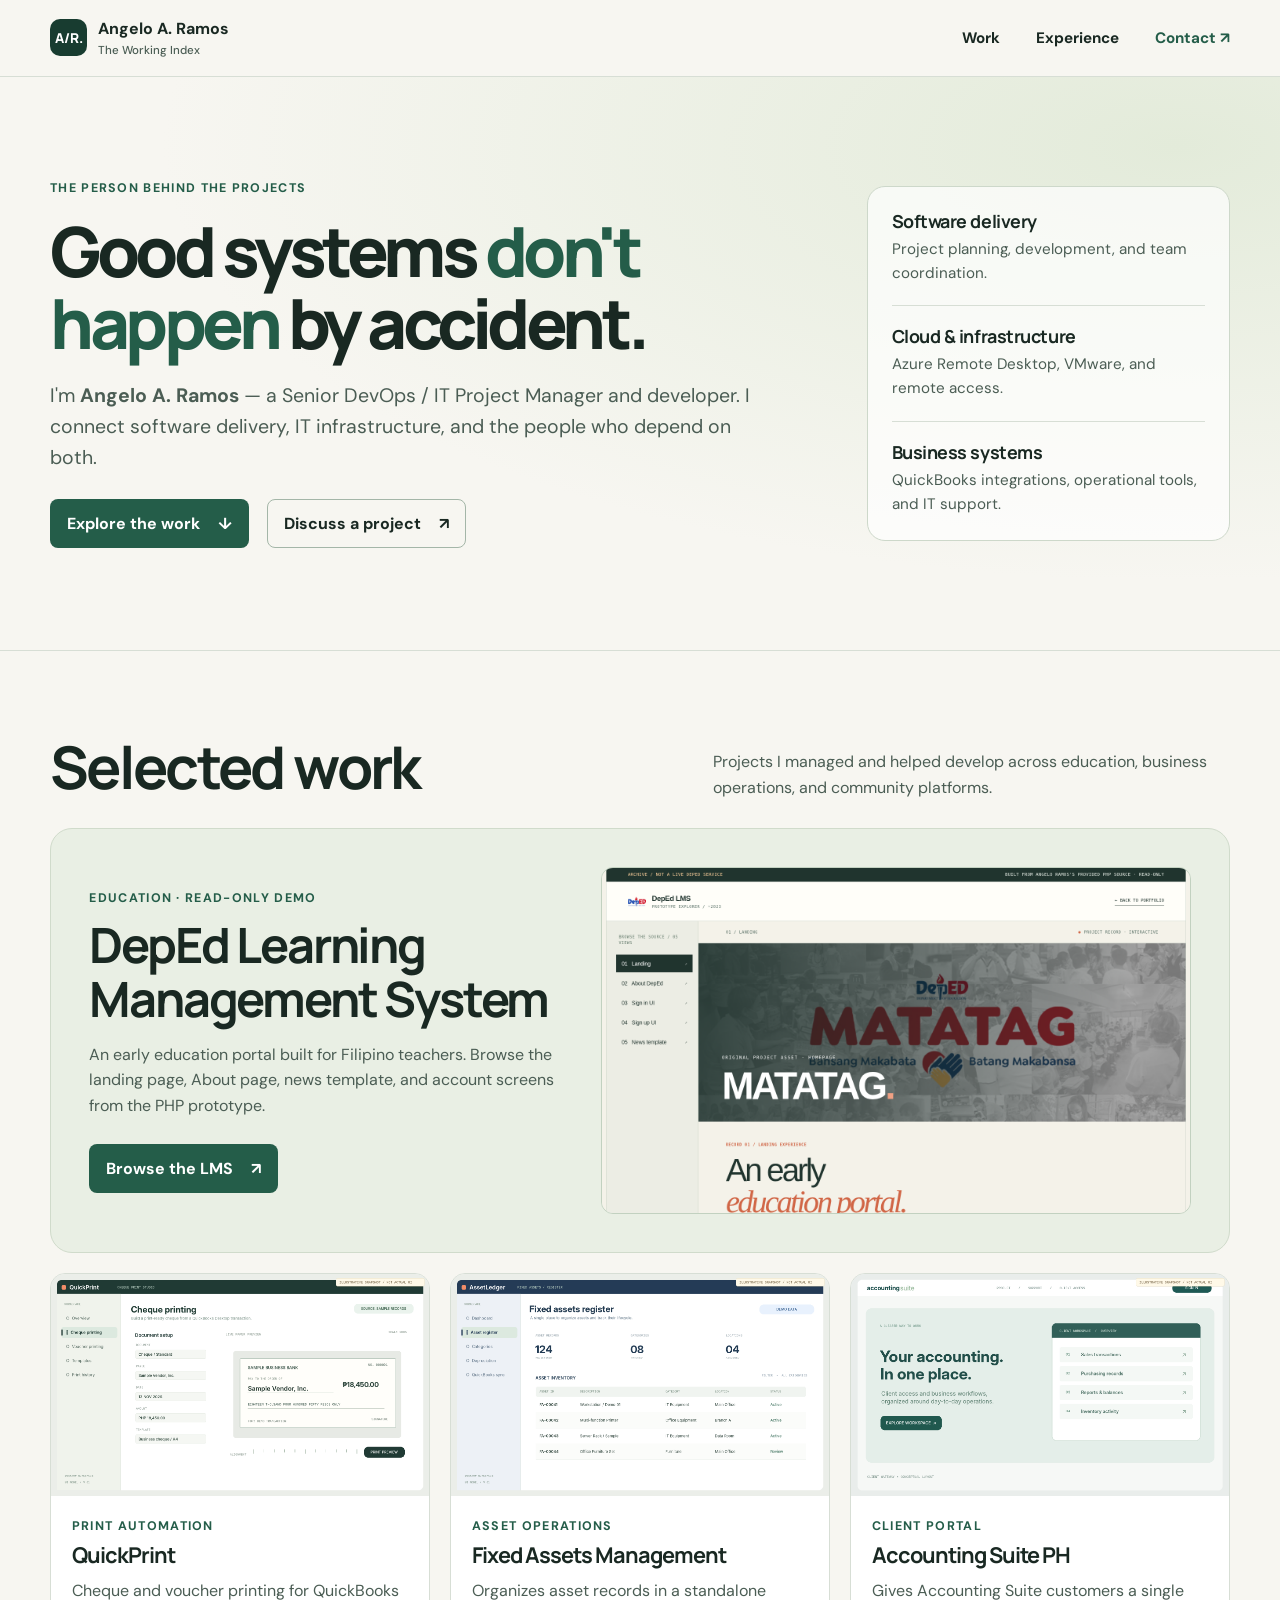
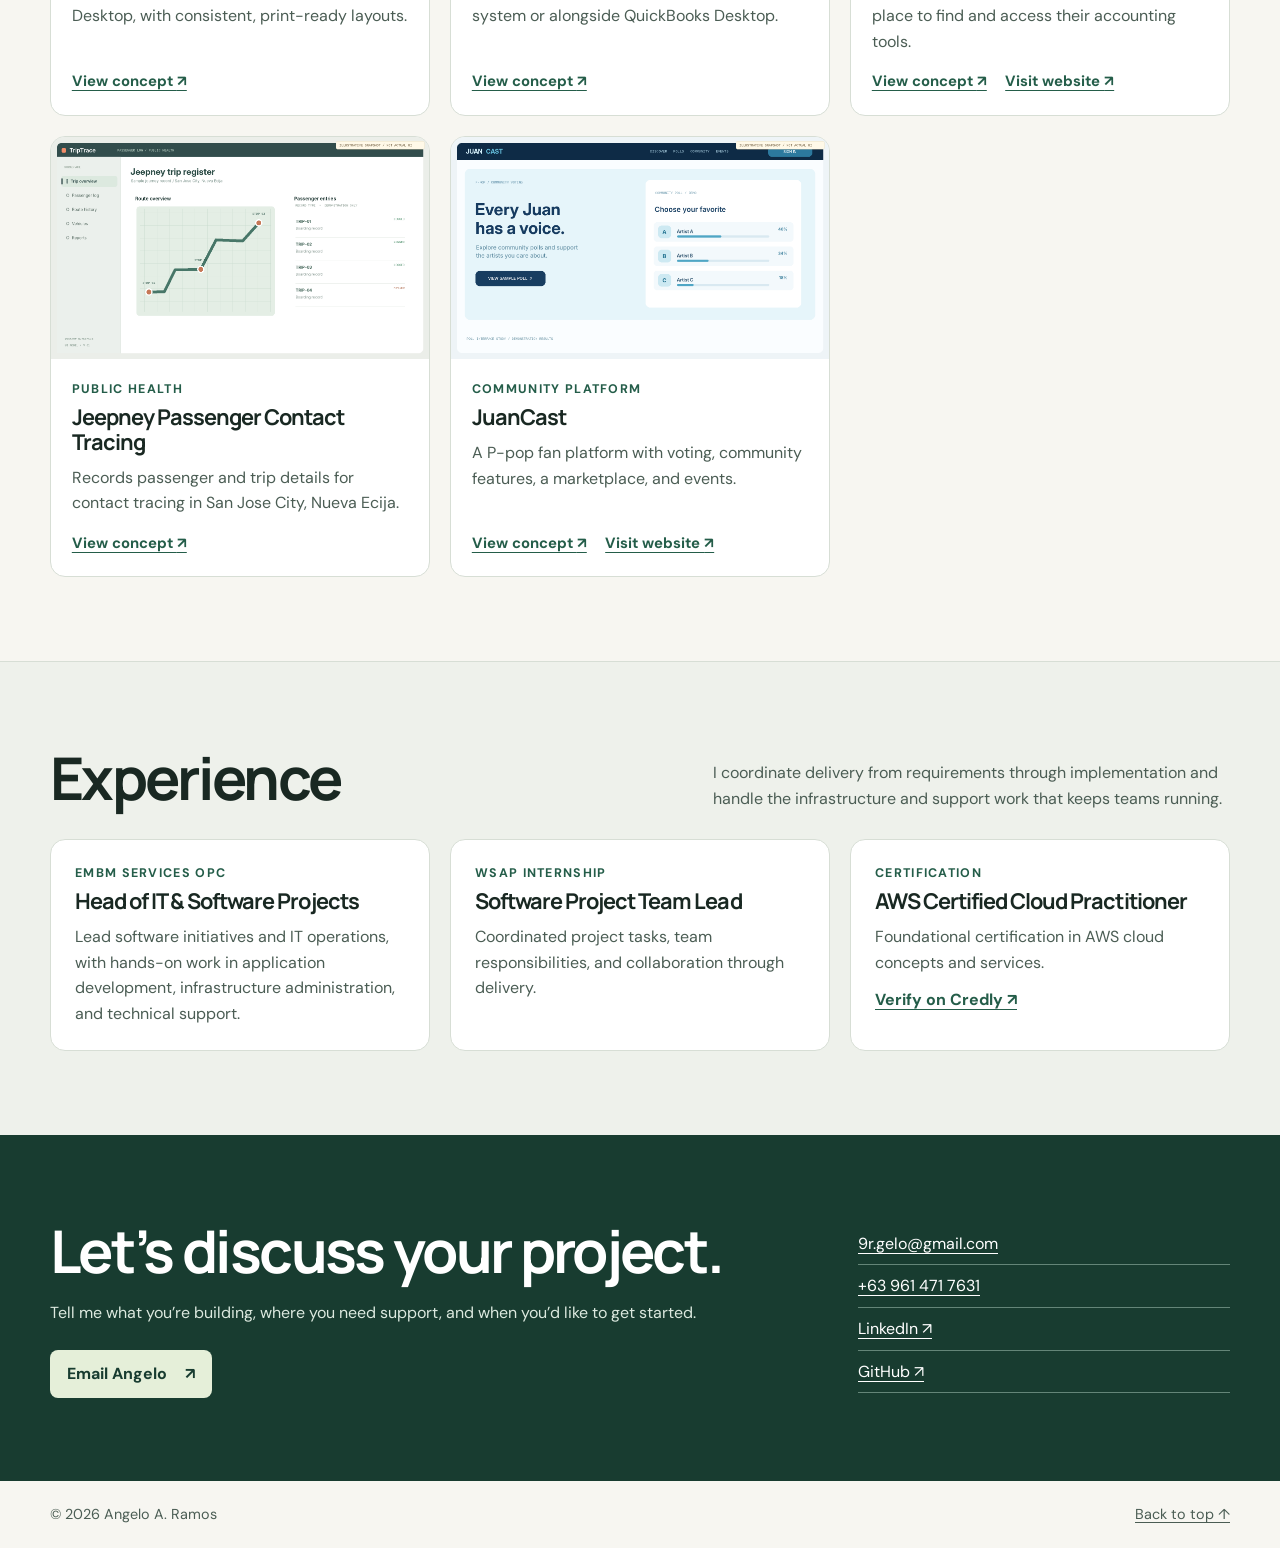
==== index.html @ cd471fed "Restore original Working Index hero copy" ====
<!doctype html>
<html lang="en">
<head>
  <meta charset="utf-8">
  <meta name="viewport" content="width=device-width, initial-scale=1">
  <meta name="theme-color" content="#f7f6f1">
  <meta name="description" content="Angelo A. Ramos leads software projects and manages IT infrastructure in Metro Manila. Browse selected work and the DepEd LMS prototype.">
  <meta property="og:type" content="website">
  <meta property="og:title" content="Angelo A. Ramos | The Working Index">
  <meta property="og:description" content="Selected software projects, IT leadership experience, and a browseable education platform prototype.">
  <title>Angelo A. Ramos | The Working Index</title>
  <link rel="icon" href="favicon.svg" type="image/svg+xml">
  <link rel="preconnect" href="https://fonts.googleapis.com">
  <link rel="preconnect" href="https://fonts.gstatic.com" crossorigin>
  <link href="https://fonts.googleapis.com/css2?family=DM+Sans:wght@400;500;600;700&family=Manrope:wght@400;500;600;700;800&display=swap" rel="stylesheet">
  <link rel="stylesheet" href="styles.css">
  <script defer src="script.js"></script>
  <script type="application/ld+json">{"@context":"https://schema.org","@type":"Person","name":"Angelo A. Ramos","jobTitle":"Senior DevOps / IT Project Manager","address":{"@type":"PostalAddress","addressLocality":"Metro Manila","addressCountry":"PH"},"email":"mailto:9r.gelo@gmail.com","telephone":"+639614717631","sameAs":["https://github.com/gegegelo","https://www.linkedin.com/in/angelo-ramos-4a2209134/"]}</script>
</head>
<body>
  <a class="skip-link" href="#content">Skip to content</a>
  <header class="site-header" id="top">
    <div class="wrap header-inner">
      <a class="brand" href="#top"><span class="brand-mark" aria-hidden="true">A/R.</span><span>Angelo A. Ramos<small class="brand-subtitle">The Working Index</small></span></a>
      <nav class="site-nav" aria-label="Main navigation">
        <a href="#projects">Work</a>
        <a href="#background">Experience</a>
        <a class="header-contact" href="#contact">Contact <span aria-hidden="true">↗</span></a>
      </nav>
    </div>
  </header>

  <main id="content">
    <section class="hero">
      <div class="wrap hero-inner">
        <div class="hero-copy">
          <p class="eyebrow">The person behind the projects</p>
          <h1>Good systems <em>don't happen</em> by accident.</h1>
          <p class="lede">I'm <strong>Angelo A. Ramos</strong> — a Senior DevOps / IT Project Manager and developer. I connect software delivery, IT infrastructure, and the people who depend on both.</p>
          <div class="actions">
            <a class="button button-primary" href="#projects">Explore the work <span aria-hidden="true">↓</span></a>
            <a class="button button-outline" href="#contact">Discuss a project <span aria-hidden="true">↗</span></a>
          </div>
        </div>
        <aside class="hero-note" aria-label="Areas of expertise">
          <div><h2>Software delivery</h2><p>Project planning, development, and team coordination.</p></div>
          <div><h2>Cloud &amp; infrastructure</h2><p>Azure Remote Desktop, VMware, and remote access.</p></div>
          <div><h2>Business systems</h2><p>QuickBooks integrations, operational tools, and IT support.</p></div>
        </aside>
      </div>
    </section>

    <section class="wrap section" id="projects" aria-labelledby="projects-heading">
      <div class="section-heading">
        <h2 id="projects-heading">Selected work</h2>
        <p>Projects I managed and helped develop across education, business operations, and community platforms.</p>
      </div>
      <article class="featured" id="deped-lms">
        <div class="featured-copy">
          <p class="eyebrow">Education · Read-only demo</p>
          <h3>DepEd Learning Management System</h3>
          <p>An early education portal built for Filipino teachers. Browse the landing page, About page, news template, and account screens from the PHP prototype.</p>
          <div class="actions">
            <a class="button button-primary" href="lms-explorer/index.html">Browse the LMS <span aria-hidden="true">↗</span></a>
          </div>
        </div>
        <a class="featured-image" href="lms-explorer/index.html" aria-label="Open the DepEd LMS demo">
          <img src="assets/previews/deped-lms-source.png" alt="DepEd LMS demo landing page and navigation" width="1500" height="880">
        </a>
      </article>
      <div class="project-grid">
          <article class="project-card">
            <div class="project-image">
              <img src="assets/previews/quickprint-cheque.png" alt="" width="1500" height="880" loading="lazy">
            </div>
            <div class="project-copy">
              <p class="eyebrow">Print automation</p>
              <h3>QuickPrint</h3>
              <p>Cheque and voucher printing for QuickBooks Desktop, with consistent, print-ready layouts.</p>
              <div class="project-actions">
                <button class="text-button" type="button" data-preview="quickprint" aria-label="View QuickPrint interface concept">View concept <span aria-hidden="true">↗</span></button>

              </div>
            </div>
          </article>
          <article class="project-card">
            <div class="project-image">
              <img src="assets/previews/fixed-assets-register.png" alt="" width="1500" height="880" loading="lazy">
            </div>
            <div class="project-copy">
              <p class="eyebrow">Asset operations</p>
              <h3>Fixed Assets Management</h3>
              <p>Organizes asset records in a standalone system or alongside QuickBooks Desktop.</p>
              <div class="project-actions">
                <button class="text-button" type="button" data-preview="assets" aria-label="View Fixed Assets Management interface concept">View concept <span aria-hidden="true">↗</span></button>

              </div>
            </div>
          </article>
          <article class="project-card">
            <div class="project-image">
              <img src="assets/previews/accounting-suite.png" alt="" width="1500" height="880" loading="lazy">
            </div>
            <div class="project-copy">
              <p class="eyebrow">Client portal</p>
              <h3>Accounting Suite PH</h3>
              <p>Gives Accounting Suite customers a single place to find and access their accounting tools.</p>
              <div class="project-actions">
                <button class="text-button" type="button" data-preview="accounting" aria-label="View Accounting Suite PH interface concept">View concept <span aria-hidden="true">↗</span></button>
                <a href="https://accountingsuiteph.embm-services.com/">Visit website <span aria-hidden="true">↗</span></a>
              </div>
            </div>
          </article>
          <article class="project-card">
            <div class="project-image">
              <img src="assets/previews/jeepney-tracing.png" alt="" width="1500" height="880" loading="lazy">
            </div>
            <div class="project-copy">
              <p class="eyebrow">Public health</p>
              <h3>Jeepney Passenger Contact Tracing</h3>
              <p>Records passenger and trip details for contact tracing in San Jose City, Nueva Ecija.</p>
              <div class="project-actions">
                <button class="text-button" type="button" data-preview="jeepney" aria-label="View Jeepney Passenger Contact Tracing interface concept">View concept <span aria-hidden="true">↗</span></button>

              </div>
            </div>
          </article>
          <article class="project-card">
            <div class="project-image">
              <img src="assets/previews/juancast.png" alt="" width="1500" height="880" loading="lazy">
            </div>
            <div class="project-copy">
              <p class="eyebrow">Community platform</p>
              <h3>JuanCast</h3>
              <p>A P-pop fan platform with voting, community features, a marketplace, and events.</p>
              <div class="project-actions">
                <button class="text-button" type="button" data-preview="juancast" aria-label="View JuanCast interface concept">View concept <span aria-hidden="true">↗</span></button>
                <a href="https://juancast.ph/">Visit website <span aria-hidden="true">↗</span></a>
              </div>
            </div>
          </article>
      </div>
    </section>

    <section class="experience" id="background" aria-labelledby="experience-heading">
      <div class="wrap section experience-inner">
        <div class="section-heading">
          <h2 id="experience-heading">Experience</h2>
          <p>I coordinate delivery from requirements through implementation and handle the infrastructure and support work that keeps teams running.</p>
        </div>
        <div class="experience-grid">
          <article>
            <p class="eyebrow">EMBM Services OPC</p>
            <h3>Head of IT &amp; Software Projects</h3>
            <p>Lead software initiatives and IT operations, with hands-on work in application development, infrastructure administration, and technical support.</p>
          </article>
          <article>
            <p class="eyebrow">WSAP Internship</p>
            <h3>Software Project Team Lead</h3>
            <p>Coordinated project tasks, team responsibilities, and collaboration through delivery.</p>
          </article>
          <article>
            <p class="eyebrow">Certification</p>
            <h3>AWS Certified Cloud Practitioner</h3>
            <p>Foundational certification in AWS cloud concepts and services.</p>
            <a class="inline-link" href="https://www.credly.com/badges/3e2825e8-99d5-482b-a0e8-26c758e57ba9/public_url">Verify on Credly <span aria-hidden="true">↗</span></a>
          </article>
        </div>
      </div>
    </section>

    <section class="contact" id="contact" aria-labelledby="contact-heading">
      <div class="wrap section contact-inner">
        <div>
          <h2 id="contact-heading">Let’s discuss your project.</h2>
          <p>Tell me what you’re building, where you need support, and when you’d like to get started.</p>
          <a class="button button-light" href="mailto:9r.gelo@gmail.com?subject=Project%20inquiry">Email Angelo <span aria-hidden="true">↗</span></a>
        </div>
        <address class="contact-links">
          <a href="mailto:9r.gelo@gmail.com">9r.gelo@gmail.com</a>
          <a href="tel:+639614717631">+63 961 471 7631</a>
          <a href="https://www.linkedin.com/in/angelo-ramos-4a2209134/">LinkedIn <span aria-hidden="true">↗</span></a>
          <a href="https://github.com/gegegelo">GitHub <span aria-hidden="true">↗</span></a>
        </address>
      </div>
    </section>
  </main>
  <footer class="wrap site-footer"><span>© <span id="year">2026</span> Angelo A. Ramos</span><a href="#top">Back to top <span aria-hidden="true">↑</span></a></footer>
  <dialog id="preview-dialog" class="preview-dialog" aria-labelledby="preview-title" aria-describedby="preview-desc">
    <div class="preview-dialog-heading">
      <div><h2 id="preview-title">Project preview</h2><p id="preview-desc">Illustrative interface study</p></div>
      <button type="button" class="preview-close" aria-label="Close preview">×</button>
    </div>
    <div class="preview-stage">
      <button type="button" class="preview-nav preview-prev" aria-label="Previous snapshot">←</button>
      <img id="preview-image" src="assets/previews/deped-lms-source.png" alt="Illustrative interface study" width="1500" height="880">
      <button type="button" class="preview-nav preview-next" aria-label="Next snapshot">→</button>
    </div>
    <div class="preview-dialog-footer"><span id="preview-count" aria-live="polite">01 / 01</span><div class="preview-progress" aria-label="Snapshot position"></div><span class="preview-disclaimer">Illustrative interface concept</span></div>
  </dialog>

</body>
</html>
---- styles.css ----
:root {
  color-scheme: light;
  --paper: #f7f6f1;
  --white: #fff;
  --ink: #192822;
  --muted: #4b5d54;
  --green: #245d49;
  --dark: #183c30;
  --line: #d7ded5;
  --heading: Manrope, "Segoe UI", sans-serif;
  font: 16px/1.6 "DM Sans", "Segoe UI", sans-serif;
}
*, *::before, *::after { box-sizing: border-box; }
[hidden] { display: none !important; }
html { scroll-behavior: smooth; }
body { margin: 0; background: var(--paper); color: var(--ink); }
img { display: block; max-width: 100%; height: auto; }
a { color: inherit; text-underline-offset: .24em; }
button { font: inherit; color: inherit; cursor: pointer; }
:focus-visible { outline: 3px solid #a35b35; outline-offset: 4px; }
h1, h2, h3 { margin: 0; font-family: var(--heading); line-height: 1.13; letter-spacing: -.045em; }
p { margin: 0; }
.wrap { width: min(1180px, calc(100% - 3rem)); margin-inline: auto; }
.skip-link { position: fixed; z-index: 2; top: .5rem; left: .5rem; padding: .65rem 1rem; background: var(--white); transform: translateY(-160%); }
.skip-link:focus { transform: translateY(0); }
.site-header { border-bottom: 1px solid var(--line); }
.header-inner, .site-nav, .brand, .actions, .project-actions { display: flex; align-items: center; }
.header-inner { min-height: 76px; justify-content: space-between; gap: 1rem; }
.brand { gap: .7rem; font-weight: 700; text-decoration: none; }
.brand-subtitle { display: block; color: var(--muted); font-size: .72rem; font-weight: 500; }
.brand-mark { display: grid; place-items: center; width: 37px; height: 37px; border-radius: 10px; background: var(--dark); color: white; font: 800 .85rem var(--heading); }
.site-nav { gap: clamp(.8rem, 3vw, 2.25rem); font-size: .95rem; font-weight: 700; }
.site-nav a { text-decoration: none; }
.site-nav a:hover { text-decoration: underline; }
.header-contact { color: var(--green); }
.hero { border-bottom: 1px solid var(--line); background: radial-gradient(ellipse at 92% 12%, #e3ebda, transparent 61%); }
.hero-inner { display: grid; grid-template-columns: minmax(0, 2fr) minmax(250px, 1fr); align-items: center; gap: clamp(2rem, 7vw, 7rem); padding-block: clamp(3.5rem, 8vw, 7rem); }
.eyebrow { color: var(--green); font-size: .78rem; font-weight: 700; letter-spacing: .105em; text-transform: uppercase; }
h1 { margin-block: 1rem 1.3rem; font-size: clamp(2.8rem, 5.4vw, 5.4rem); font-weight: 800; line-height: 1.04; letter-spacing: -.065em; }
h1 em { color: var(--green); font-style: normal; }
.lede { max-width: 57ch; color: var(--muted); font-size: clamp(1rem, 1.6vw, 1.22rem); }
.actions, .project-actions { flex-wrap: wrap; gap: .75rem 1.15rem; margin-top: 1.6rem; }
.button { display: inline-flex; align-items: center; justify-content: center; gap: 1.1rem; min-height: 47px; padding: .65rem 1rem; border: 1px solid transparent; border-radius: 8px; font-weight: 700; text-decoration: none; }
.button-primary { background: var(--green); color: white; }
.button-primary:hover { background: var(--dark); }
.button-outline { border-color: #a4b6a8; }
.button-outline:hover { background: #e7eee4; }
.button-light { margin-top: 1.5rem; background: #e5efd9; color: var(--dark); }
.button-light:hover { background: white; }
.hero-note { border: 1px solid #cdd8ca; border-radius: 18px; padding: .25rem 1.5rem; background: #ffffffb3; }
.hero-note div { padding-block: 1.25rem; }
.hero-note div + div { border-top: 1px solid var(--line); }
.hero-note h2 { font-size: 1.12rem; letter-spacing: -.025em; }
.hero-note p { color: var(--muted); margin-top: .35rem; font-size: .95rem; }
.section { padding-block: clamp(3.25rem, 6.5vw, 6rem); }
.section-heading { display: flex; align-items: end; justify-content: space-between; gap: 1rem 3rem; margin-bottom: 1.7rem; }
.section-heading h2, .contact h2 { font-size: clamp(2.35rem, 4.6vw, 4rem); }
.section-heading p { max-width: 47ch; color: var(--muted); }
.featured { display: grid; grid-template-columns: minmax(0, .95fr) minmax(0, 1.15fr); align-items: center; gap: 1.5rem; background: #e9efe4; padding: clamp(1.25rem, 3vw, 2.5rem); border: 1px solid #d0dbcb; border-radius: 22px; }
.featured h3 { margin-block: .55rem .9rem; font-size: clamp(1.85rem, 3.8vw, 3.3rem); }
.featured-copy > p:not(.eyebrow), .project-copy > p:not(.eyebrow), .experience article > p:not(.eyebrow) { color: var(--muted); }
.featured-image, .project-image { display: block; overflow: hidden; background: #dbe5d7; }
.featured-image { border: 1px solid #c2d1c0; border-radius: 12px; }
.featured-image img, .project-image img { width: 100%; transition: transform .22s ease; }
.featured-image:hover img { transform: scale(1.035); }
.inline-link, .project-actions a, .text-button { color: var(--green); font-weight: 700; }
.project-grid { margin-top: 1.25rem; display: grid; grid-template-columns: repeat(3, minmax(0, 1fr)); gap: 1.25rem; }
.project-card { display: flex; flex-direction: column; overflow: hidden; border: 1px solid var(--line); border-radius: 15px; background: var(--white); }
.project-image { padding: 0; border: 0; width: 100%; }
.project-copy { display: flex; flex: 1; flex-direction: column; align-items: start; padding: 1.3rem; }
.project-copy h3, .experience h3 { margin-block: .35rem .65rem; font-size: 1.36rem; }
.project-actions { margin-top: auto; padding-top: 1rem; font-size: .93rem; }
.text-button { padding: 0; border: 0; background: none; text-decoration: underline; text-underline-offset: .24em; }
.experience { background: #eef1eb; border-top: 1px solid var(--line); }
.experience-grid { display: grid; grid-template-columns: repeat(3, minmax(0, 1fr)); gap: 1.25rem; }
.experience article { padding: 1.5rem; border: 1px solid var(--line); border-radius: 15px; background: var(--white); }
.experience .inline-link { display: inline-block; margin-top: .75rem; }
.contact { background: var(--dark); color: white; }
.contact-inner { display: grid; grid-template-columns: minmax(0, 2fr) minmax(0, 1fr); gap: 2rem 4rem; align-items: center; }
.contact p { margin-top: 1rem; color: #dce9df; }
.contact-links { display: grid; font-style: normal; }
.contact-links a { padding: .5rem 0; border-bottom: 1px solid #648578; overflow-wrap: anywhere; }
.site-footer { display: flex; flex-wrap: wrap; gap: .5rem 1rem; justify-content: space-between; padding-block: 1.35rem; color: var(--muted); font-size: .9rem; }
.preview-dialog { width: min(950px, calc(100% - 1.5rem)); max-height: calc(100% - 1.5rem); padding: 1.1rem; border: 1px solid var(--line); border-radius: 14px; background: var(--white); color: var(--ink); }
.preview-dialog::backdrop { background: #13251ee0; }
.preview-dialog-heading, .preview-dialog-footer { display: flex; align-items: start; justify-content: space-between; gap: .5rem; }
.preview-dialog-heading p { margin-top: .35rem; color: var(--muted); }
.preview-stage { display: grid; grid-template-columns: auto minmax(0, 1fr) auto; align-items: center; gap: .4rem; margin-block: 1rem; }
.preview-stage img { grid-column: 2; width: 100%; max-height: 67vh; object-fit: contain; background: var(--paper); }
.preview-prev { grid-column: 1; }
.preview-next { grid-column: 3; }
.preview-close, .preview-nav { min-width: 38px; min-height: 38px; border: 1px solid var(--line); border-radius: 6px; background: var(--paper); }
.preview-close { font-size: 1.3rem; }
.preview-dialog-footer { color: var(--muted); font-size: .76rem; }
.preview-progress { display: flex; gap: .25rem; align-self: center; }
.preview-progress i { width: .45rem; height: .45rem; border-radius: 50%; background: var(--line); }
.preview-progress .is-current { background: var(--green); }
@media (max-width: 850px) {
  .hero-inner { gap: 2rem; }
  .project-grid, .experience-grid { grid-template-columns: repeat(2, minmax(0, 1fr)); }
}
@media (max-width: 650px) {
  .wrap { width: calc(100% - 2rem); }
  .header-inner { flex-wrap: wrap; gap: .45rem 1rem; padding-block: .65rem; }
  .hero-inner, .featured, .contact-inner { grid-template-columns: 1fr; }
  .section-heading { display: block; }
  .section-heading p { margin-top: .65rem; }
}
@media (max-width: 490px) {
  .project-grid, .experience-grid { grid-template-columns: 1fr; }
}
@media (prefers-reduced-motion: reduce) {
  html { scroll-behavior: auto; }
  .featured-image img, .project-image img { transition: none; }
}
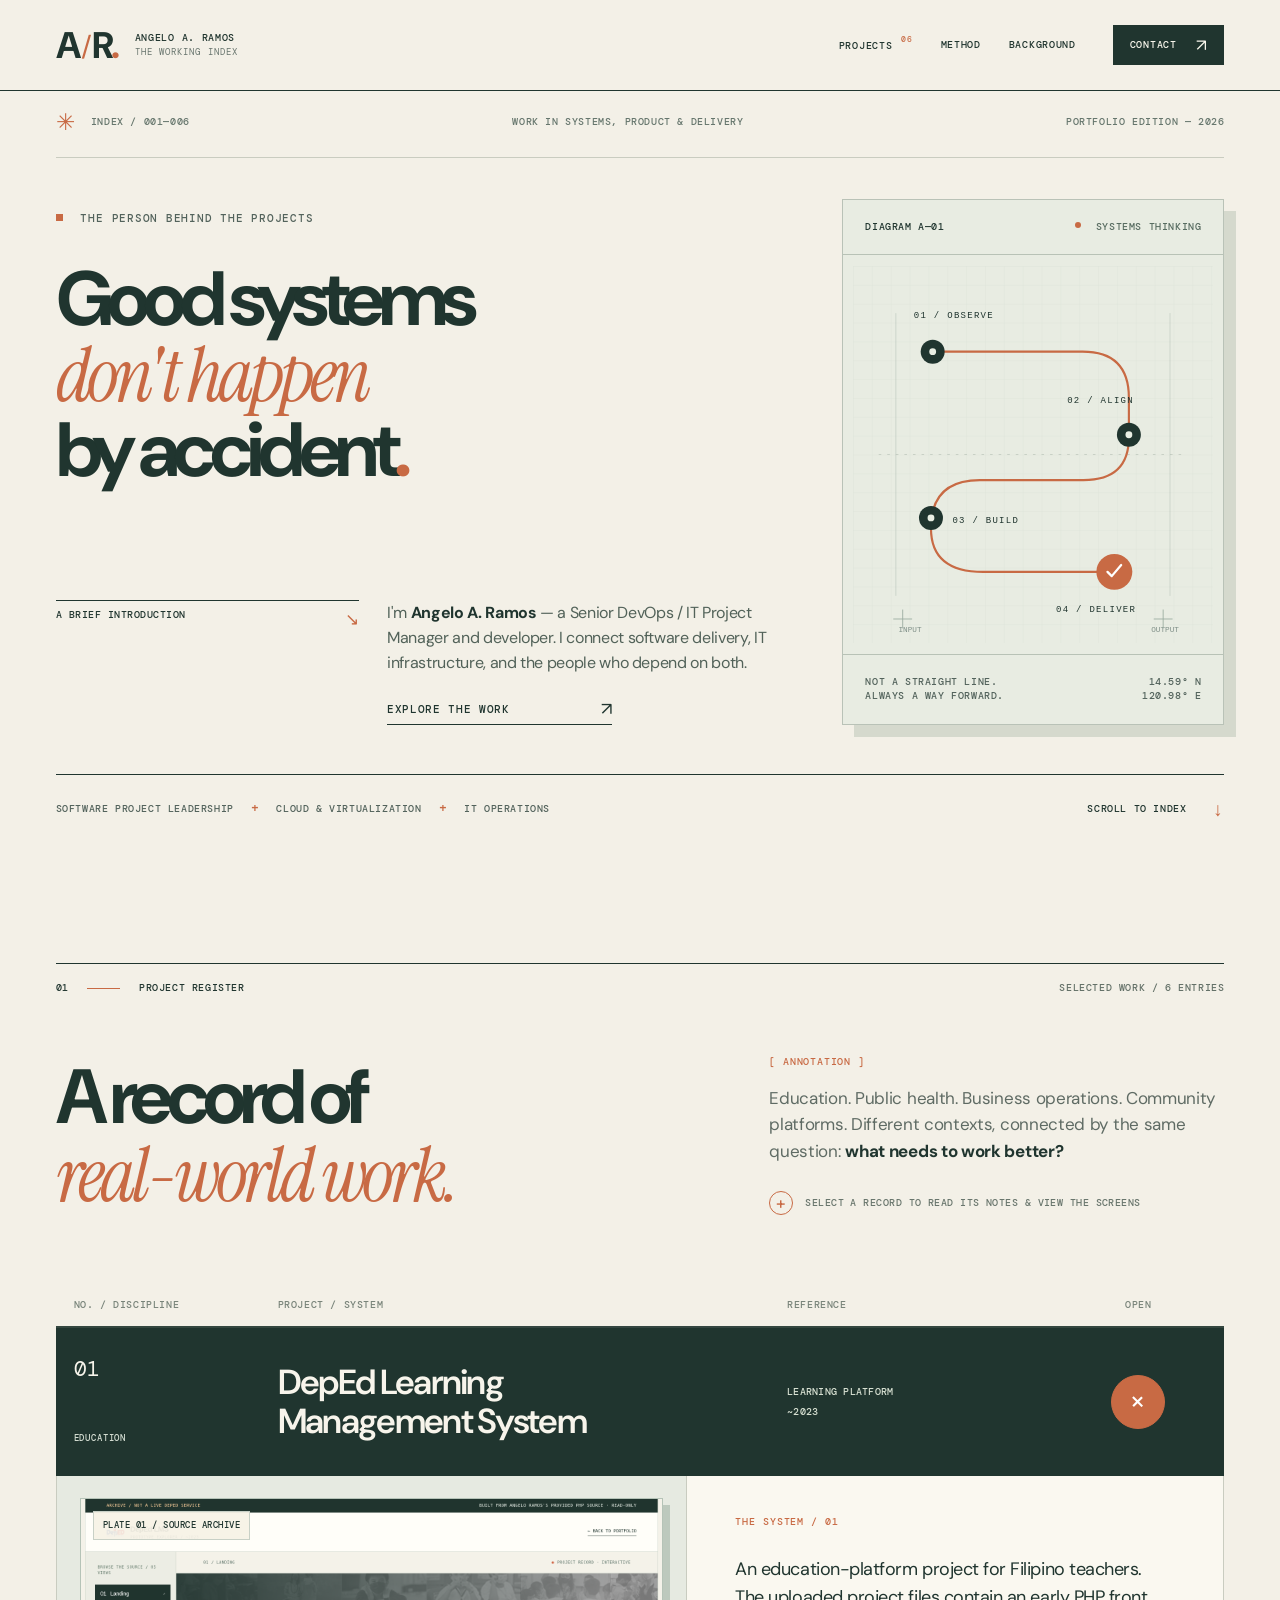
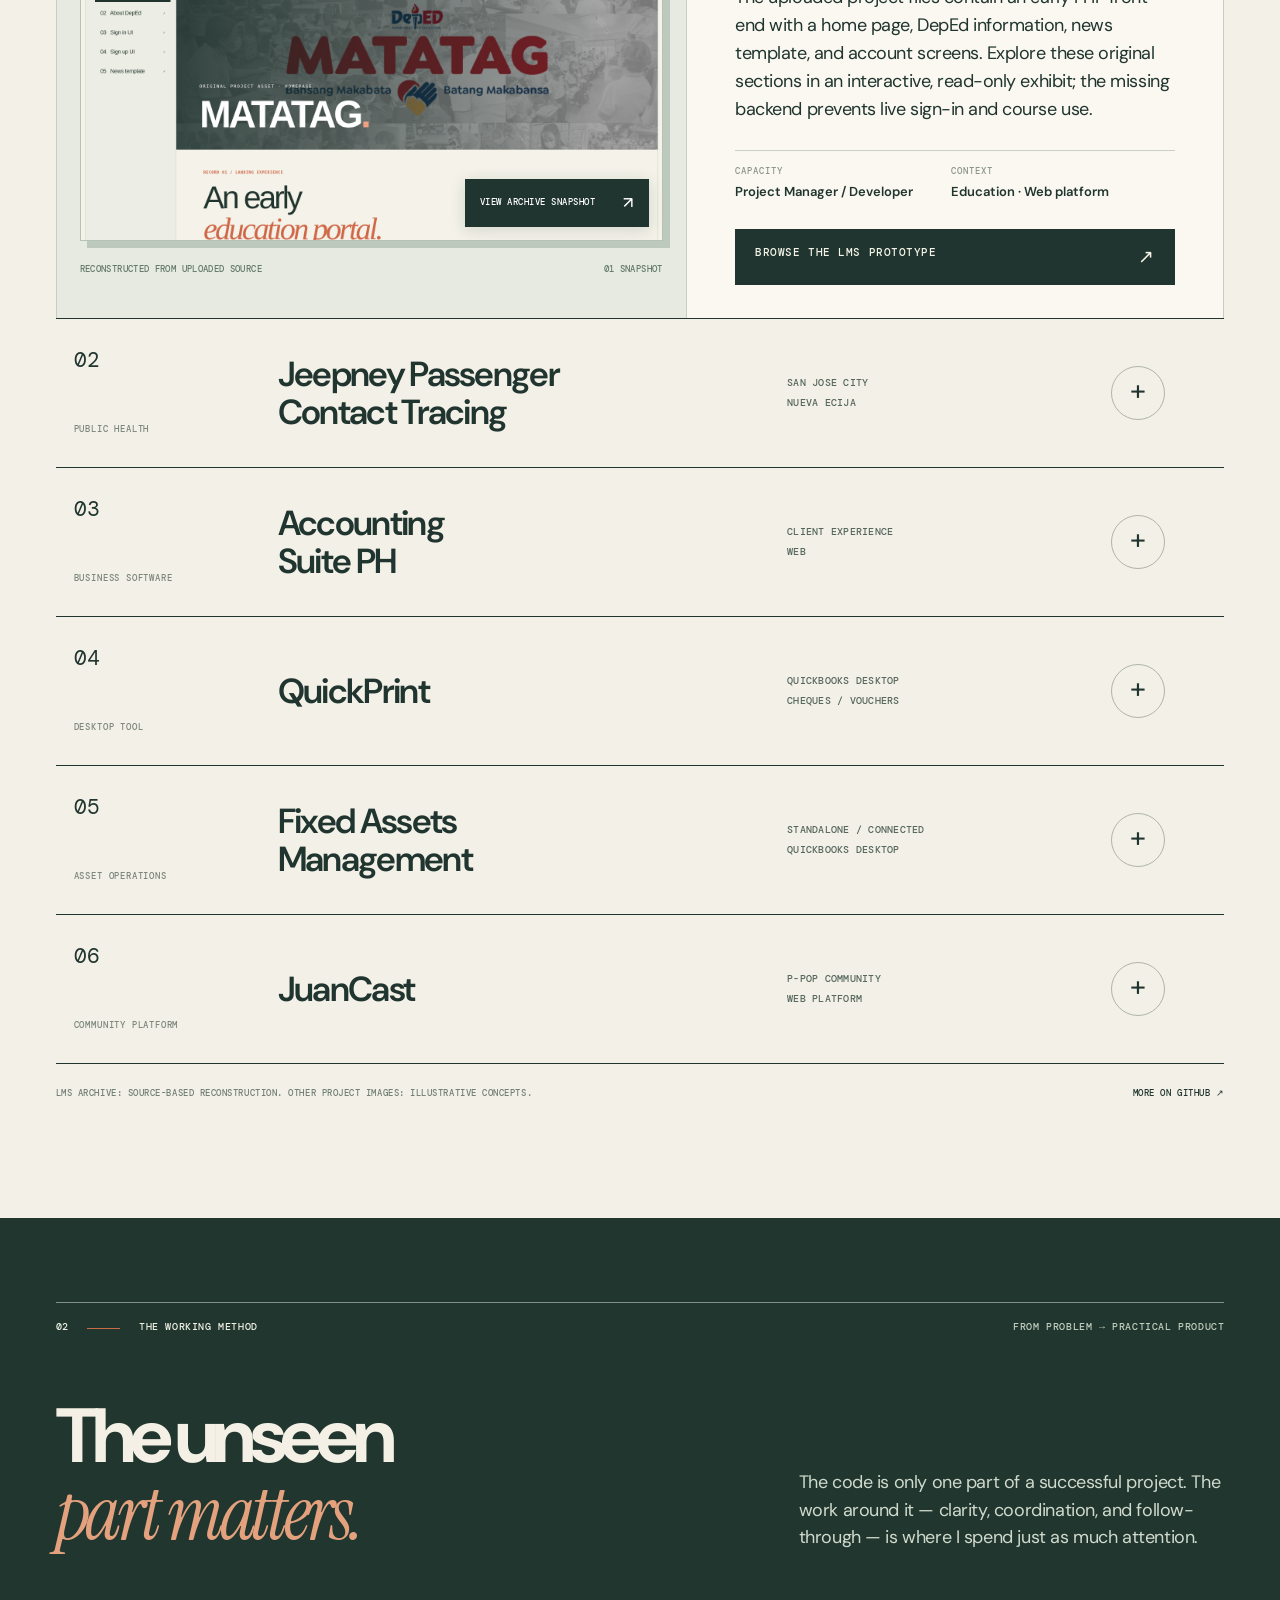
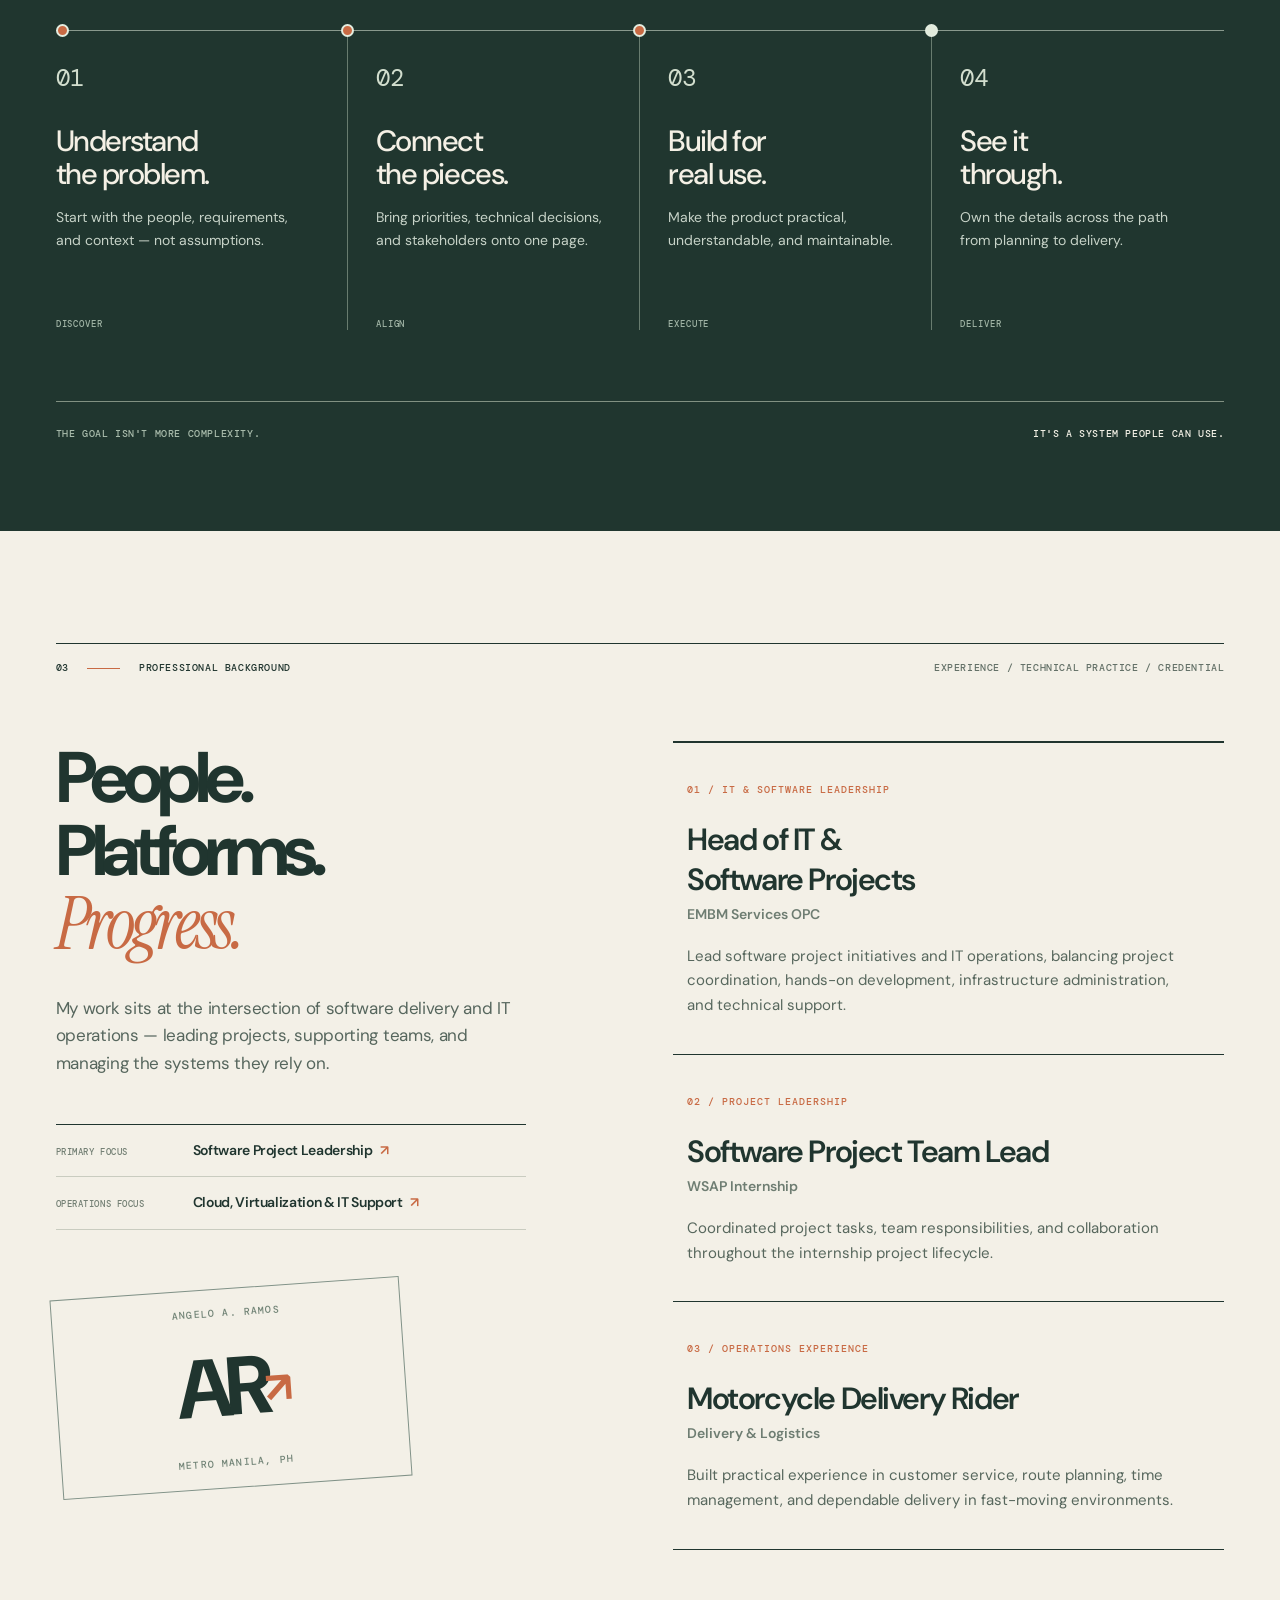
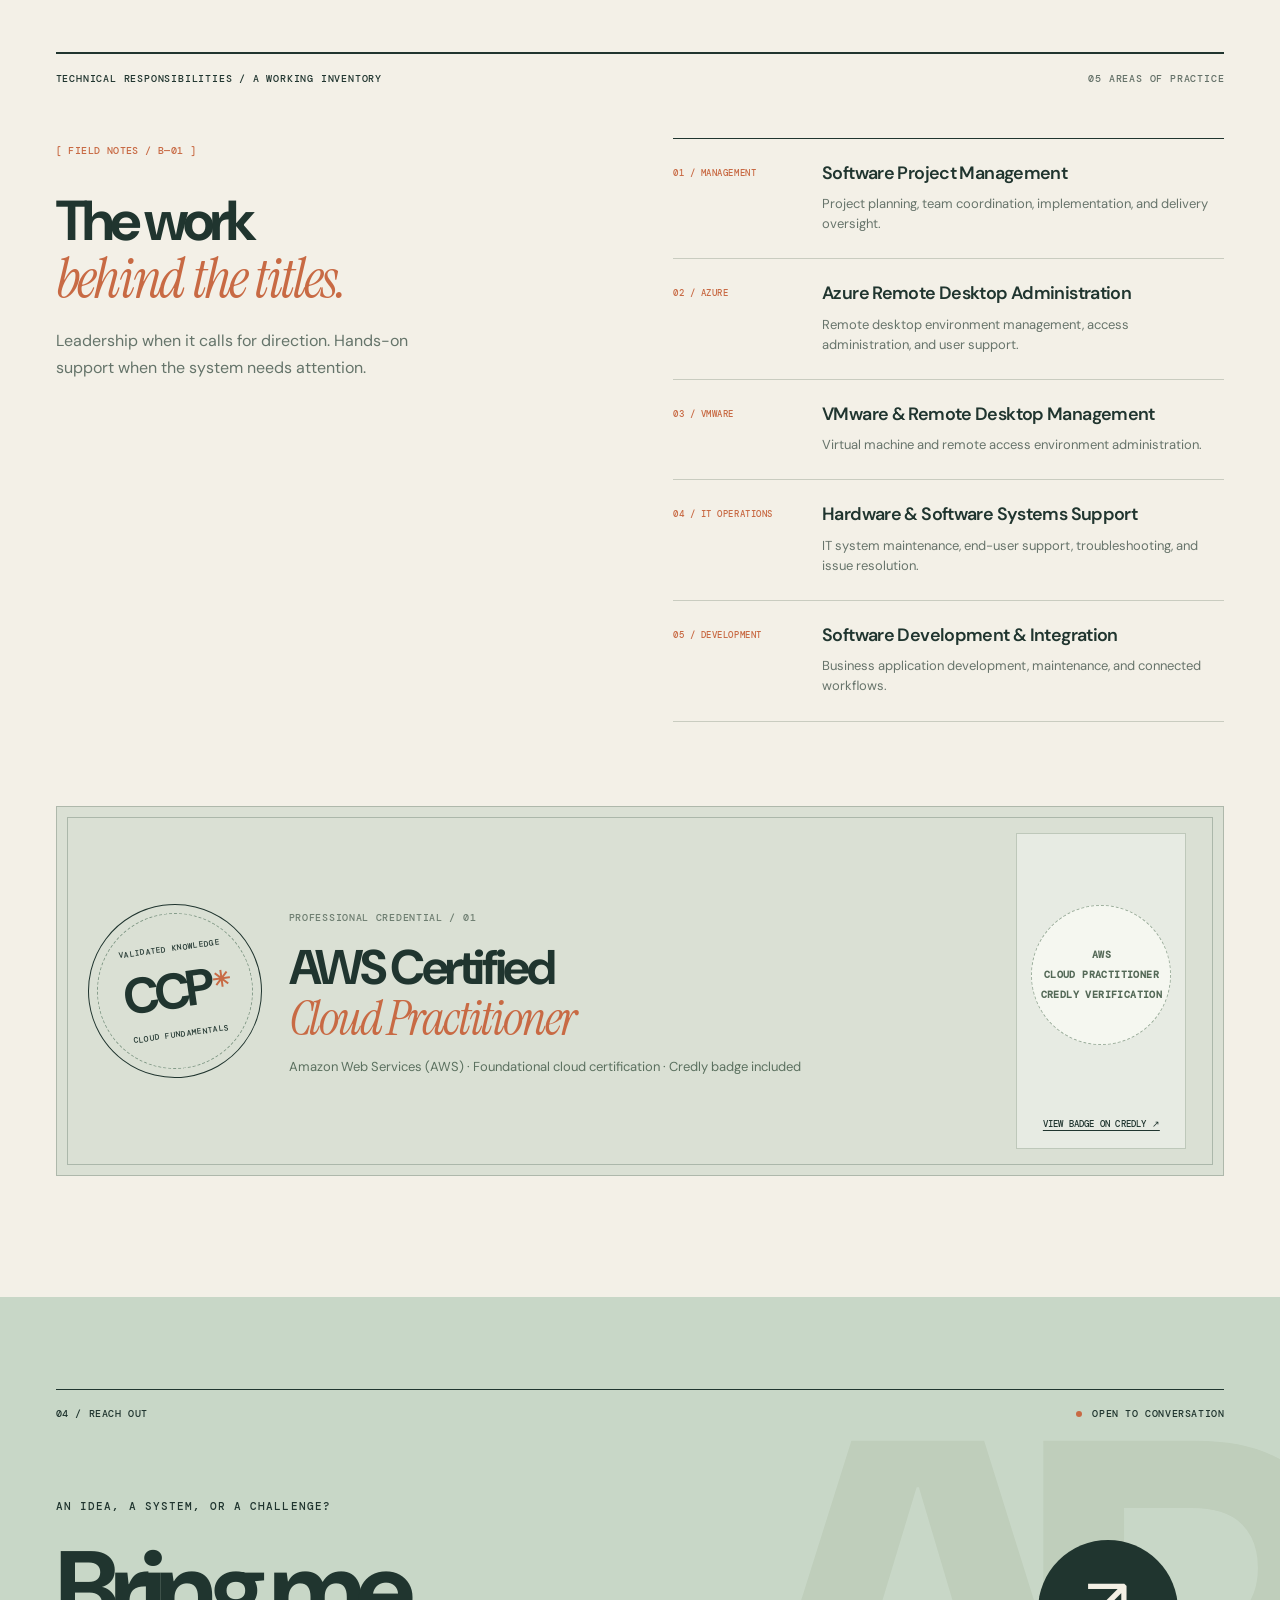
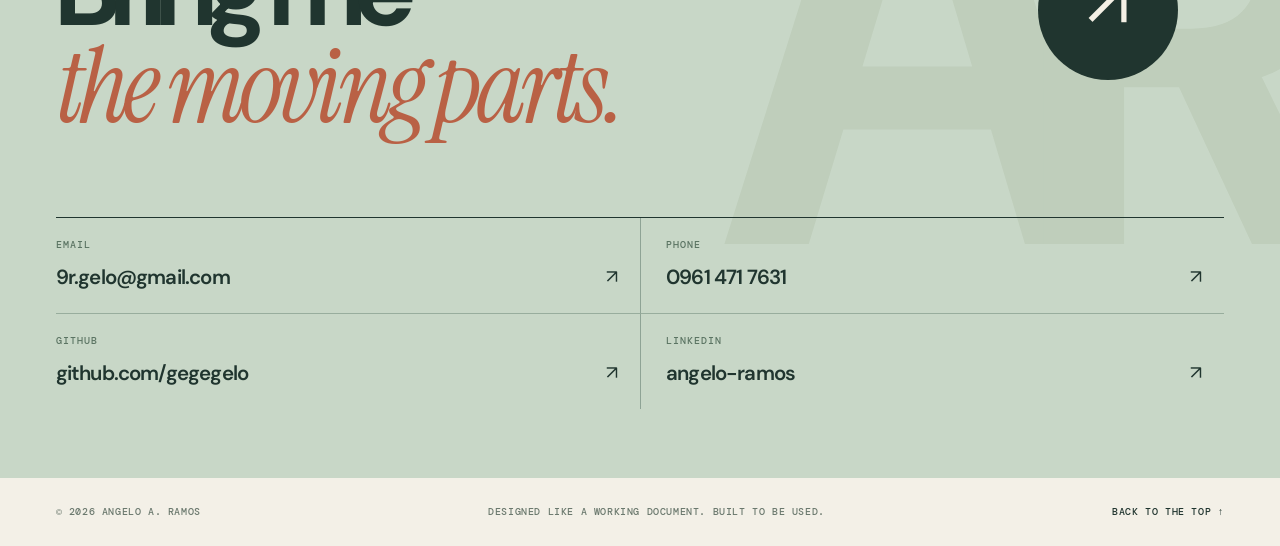
==== commit b081ac4a: "Restore the original Working Index design" ====
--- a/index.html
+++ b/index.html
@@ -3,201 +3,250 @@
 <head>
   <meta charset="utf-8">
   <meta name="viewport" content="width=device-width, initial-scale=1">
-  <meta name="theme-color" content="#f7f6f1">
-  <meta name="description" content="Angelo A. Ramos leads software projects and manages IT infrastructure in Metro Manila. Browse selected work and the DepEd LMS prototype.">
+  <meta name="theme-color" content="#f3f0e7">
+  <meta name="description" content="The work archive of Angelo A. Ramos — Senior DevOps / IT Project Manager, Head of IT &amp; Software Projects, AWS Certified Cloud Practitioner, and developer based in Metro Manila.">
+  <meta name="author" content="Angelo A. Ramos">
   <meta property="og:type" content="website">
-  <meta property="og:title" content="Angelo A. Ramos | The Working Index">
-  <meta property="og:description" content="Selected software projects, IT leadership experience, and a browseable education platform prototype.">
-  <title>Angelo A. Ramos | The Working Index</title>
+  <meta property="og:title" content="Angelo A. Ramos — The Working Index">
+  <meta property="og:description" content="A field journal of systems built, teams led, and problems solved. Selected work by Angelo A. Ramos.">
+  <title>Angelo A. Ramos — The Working Index</title>
   <link rel="icon" href="favicon.svg" type="image/svg+xml">
   <link rel="preconnect" href="https://fonts.googleapis.com">
   <link rel="preconnect" href="https://fonts.gstatic.com" crossorigin>
-  <link href="https://fonts.googleapis.com/css2?family=DM+Sans:wght@400;500;600;700&family=Manrope:wght@400;500;600;700;800&display=swap" rel="stylesheet">
+  <link href="https://fonts.googleapis.com/css2?family=DM+Mono:wght@400;500&family=DM+Sans:wght@400;500;600;700;800&family=Instrument+Serif:ital@0;1&display=swap" rel="stylesheet">
   <link rel="stylesheet" href="styles.css">
   <script defer src="script.js"></script>
   <script type="application/ld+json">{"@context":"https://schema.org","@type":"Person","name":"Angelo A. Ramos","jobTitle":"Senior DevOps / IT Project Manager","address":{"@type":"PostalAddress","addressLocality":"Metro Manila","addressCountry":"PH"},"email":"mailto:9r.gelo@gmail.com","telephone":"+639614717631","sameAs":["https://github.com/gegegelo","https://www.linkedin.com/in/angelo-ramos-4a2209134/"]}</script>
 </head>
 <body>
   <a class="skip-link" href="#content">Skip to content</a>
-  <header class="site-header" id="top">
-    <div class="wrap header-inner">
-      <a class="brand" href="#top"><span class="brand-mark" aria-hidden="true">A/R.</span><span>Angelo A. Ramos<small class="brand-subtitle">The Working Index</small></span></a>
-      <nav class="site-nav" aria-label="Main navigation">
-        <a href="#projects">Work</a>
-        <a href="#background">Experience</a>
-        <a class="header-contact" href="#contact">Contact <span aria-hidden="true">↗</span></a>
+  <div class="page-shell">
+    <header class="masthead" id="top">
+      <a class="identity" href="#top" aria-label="Angelo A. Ramos — top of page">
+        <span class="identity-mark" aria-hidden="true">A<span class="mark-slash">/</span>R<span class="mark-point">.</span></span>
+        <span class="identity-caption">ANGELO A. RAMOS <small>THE WORKING INDEX</small></span>
+      </a>
+      <div class="masthead-center" aria-hidden="true"><span class="pulse-light"></span> AN INDEPENDENT WORK ARCHIVE <span class="micro-x">×</span> MM / PH</div>
+      <button class="menu-toggle" type="button" aria-label="Open menu" aria-controls="site-nav" aria-expanded="false"><span></span><span></span></button>
+      <nav id="site-nav" class="site-nav" aria-label="Main navigation">
+        <a href="#projects">PROJECTS <sup>06</sup></a>
+        <a href="#method">METHOD</a>
+        <a href="#background">BACKGROUND</a>
+        <a class="nav-contact" href="#contact">CONTACT <span aria-hidden="true">↗</span></a>
       </nav>
-    </div>
-  </header>
-
-  <main id="content">
-    <section class="hero">
-      <div class="wrap hero-inner">
-        <div class="hero-copy">
-          <p class="eyebrow">The person behind the projects</p>
-          <h1>Good systems <em>don't happen</em> by accident.</h1>
-          <p class="lede">I'm <strong>Angelo A. Ramos</strong> — a Senior DevOps / IT Project Manager and developer. I connect software delivery, IT infrastructure, and the people who depend on both.</p>
-          <div class="actions">
-            <a class="button button-primary" href="#projects">Explore the work <span aria-hidden="true">↓</span></a>
-            <a class="button button-outline" href="#contact">Discuss a project <span aria-hidden="true">↗</span></a>
-          </div>
-        </div>
-        <aside class="hero-note" aria-label="Areas of expertise">
-          <div><h2>Software delivery</h2><p>Project planning, development, and team coordination.</p></div>
-          <div><h2>Cloud &amp; infrastructure</h2><p>Azure Remote Desktop, VMware, and remote access.</p></div>
-          <div><h2>Business systems</h2><p>QuickBooks integrations, operational tools, and IT support.</p></div>
-        </aside>
-      </div>
-    </section>
-
-    <section class="wrap section" id="projects" aria-labelledby="projects-heading">
-      <div class="section-heading">
-        <h2 id="projects-heading">Selected work</h2>
-        <p>Projects I managed and helped develop across education, business operations, and community platforms.</p>
-      </div>
-      <article class="featured" id="deped-lms">
-        <div class="featured-copy">
-          <p class="eyebrow">Education · Read-only demo</p>
-          <h3>DepEd Learning Management System</h3>
-          <p>An early education portal built for Filipino teachers. Browse the landing page, About page, news template, and account screens from the PHP prototype.</p>
-          <div class="actions">
-            <a class="button button-primary" href="lms-explorer/index.html">Browse the LMS <span aria-hidden="true">↗</span></a>
-          </div>
-        </div>
-        <a class="featured-image" href="lms-explorer/index.html" aria-label="Open the DepEd LMS demo">
-          <img src="assets/previews/deped-lms-source.png" alt="DepEd LMS demo landing page and navigation" width="1500" height="880">
-        </a>
-      </article>
-      <div class="project-grid">
-          <article class="project-card">
-            <div class="project-image">
-              <img src="assets/previews/quickprint-cheque.png" alt="" width="1500" height="880" loading="lazy">
-            </div>
-            <div class="project-copy">
-              <p class="eyebrow">Print automation</p>
-              <h3>QuickPrint</h3>
-              <p>Cheque and voucher printing for QuickBooks Desktop, with consistent, print-ready layouts.</p>
-              <div class="project-actions">
-                <button class="text-button" type="button" data-preview="quickprint" aria-label="View QuickPrint interface concept">View concept <span aria-hidden="true">↗</span></button>
-
-              </div>
-            </div>
-          </article>
-          <article class="project-card">
-            <div class="project-image">
-              <img src="assets/previews/fixed-assets-register.png" alt="" width="1500" height="880" loading="lazy">
-            </div>
-            <div class="project-copy">
-              <p class="eyebrow">Asset operations</p>
-              <h3>Fixed Assets Management</h3>
-              <p>Organizes asset records in a standalone system or alongside QuickBooks Desktop.</p>
-              <div class="project-actions">
-                <button class="text-button" type="button" data-preview="assets" aria-label="View Fixed Assets Management interface concept">View concept <span aria-hidden="true">↗</span></button>
-
-              </div>
-            </div>
-          </article>
-          <article class="project-card">
-            <div class="project-image">
-              <img src="assets/previews/accounting-suite.png" alt="" width="1500" height="880" loading="lazy">
-            </div>
-            <div class="project-copy">
-              <p class="eyebrow">Client portal</p>
-              <h3>Accounting Suite PH</h3>
-              <p>Gives Accounting Suite customers a single place to find and access their accounting tools.</p>
-              <div class="project-actions">
-                <button class="text-button" type="button" data-preview="accounting" aria-label="View Accounting Suite PH interface concept">View concept <span aria-hidden="true">↗</span></button>
-                <a href="https://accountingsuiteph.embm-services.com/">Visit website <span aria-hidden="true">↗</span></a>
-              </div>
-            </div>
-          </article>
-          <article class="project-card">
-            <div class="project-image">
-              <img src="assets/previews/jeepney-tracing.png" alt="" width="1500" height="880" loading="lazy">
-            </div>
-            <div class="project-copy">
-              <p class="eyebrow">Public health</p>
-              <h3>Jeepney Passenger Contact Tracing</h3>
-              <p>Records passenger and trip details for contact tracing in San Jose City, Nueva Ecija.</p>
-              <div class="project-actions">
-                <button class="text-button" type="button" data-preview="jeepney" aria-label="View Jeepney Passenger Contact Tracing interface concept">View concept <span aria-hidden="true">↗</span></button>
-
-              </div>
-            </div>
-          </article>
-          <article class="project-card">
-            <div class="project-image">
-              <img src="assets/previews/juancast.png" alt="" width="1500" height="880" loading="lazy">
-            </div>
-            <div class="project-copy">
-              <p class="eyebrow">Community platform</p>
-              <h3>JuanCast</h3>
-              <p>A P-pop fan platform with voting, community features, a marketplace, and events.</p>
-              <div class="project-actions">
-                <button class="text-button" type="button" data-preview="juancast" aria-label="View JuanCast interface concept">View concept <span aria-hidden="true">↗</span></button>
-                <a href="https://juancast.ph/">Visit website <span aria-hidden="true">↗</span></a>
-              </div>
-            </div>
-          </article>
-      </div>
-    </section>
-
-    <section class="experience" id="background" aria-labelledby="experience-heading">
-      <div class="wrap section experience-inner">
-        <div class="section-heading">
-          <h2 id="experience-heading">Experience</h2>
-          <p>I coordinate delivery from requirements through implementation and handle the infrastructure and support work that keeps teams running.</p>
-        </div>
-        <div class="experience-grid">
-          <article>
-            <p class="eyebrow">EMBM Services OPC</p>
-            <h3>Head of IT &amp; Software Projects</h3>
-            <p>Lead software initiatives and IT operations, with hands-on work in application development, infrastructure administration, and technical support.</p>
-          </article>
-          <article>
-            <p class="eyebrow">WSAP Internship</p>
-            <h3>Software Project Team Lead</h3>
-            <p>Coordinated project tasks, team responsibilities, and collaboration through delivery.</p>
-          </article>
-          <article>
-            <p class="eyebrow">Certification</p>
-            <h3>AWS Certified Cloud Practitioner</h3>
-            <p>Foundational certification in AWS cloud concepts and services.</p>
-            <a class="inline-link" href="https://www.credly.com/badges/3e2825e8-99d5-482b-a0e8-26c758e57ba9/public_url">Verify on Credly <span aria-hidden="true">↗</span></a>
-          </article>
-        </div>
-      </div>
-    </section>
-
-    <section class="contact" id="contact" aria-labelledby="contact-heading">
-      <div class="wrap section contact-inner">
-        <div>
-          <h2 id="contact-heading">Let’s discuss your project.</h2>
-          <p>Tell me what you’re building, where you need support, and when you’d like to get started.</p>
-          <a class="button button-light" href="mailto:9r.gelo@gmail.com?subject=Project%20inquiry">Email Angelo <span aria-hidden="true">↗</span></a>
-        </div>
-        <address class="contact-links">
-          <a href="mailto:9r.gelo@gmail.com">9r.gelo@gmail.com</a>
-          <a href="tel:+639614717631">+63 961 471 7631</a>
-          <a href="https://www.linkedin.com/in/angelo-ramos-4a2209134/">LinkedIn <span aria-hidden="true">↗</span></a>
-          <a href="https://github.com/gegegelo">GitHub <span aria-hidden="true">↗</span></a>
-        </address>
-      </div>
-    </section>
-  </main>
-  <footer class="wrap site-footer"><span>© <span id="year">2026</span> Angelo A. Ramos</span><a href="#top">Back to top <span aria-hidden="true">↑</span></a></footer>
+    </header>
+
+    <main id="content">
+      <section class="hero" aria-labelledby="hero-heading">
+        <div class="hero-top meta-row"><span><span class="serial-star">✳</span> INDEX / 001—006</span><span>WORK IN SYSTEMS, PRODUCT & DELIVERY</span><span class="hero-edition">PORTFOLIO EDITION — 2026</span></div>
+        <div class="hero-columns">
+          <div class="hero-copy">
+            <p class="hero-kicker"><span class="kicker-square"></span> THE PERSON BEHIND THE PROJECTS</p>
+            <h1 id="hero-heading">Good systems<br><em>don't happen</em><br>by accident<span class="period">.</span></h1>
+            <div class="hero-copy-bottom">
+              <div class="intro-label">A BRIEF INTRODUCTION <span aria-hidden="true">↘</span></div>
+              <div class="intro-text"><p>I'm <strong>Angelo A. Ramos</strong> — a Senior DevOps / IT Project Manager and developer. I connect software delivery, IT infrastructure, and the people who depend on both.</p><a href="#projects" class="text-link">EXPLORE THE WORK <span aria-hidden="true">↗</span></a></div>
+            </div>
+          </div>
+          <aside class="hero-drawing" aria-label="Diagram of an iterative project delivery process">
+            <div class="drawing-top"><span>DIAGRAM A—01</span><span class="drawing-live"><span class="tiny-led"></span> SYSTEMS THINKING</span></div>
+            <div class="drawing-center">
+              <svg class="process-map" viewBox="0 0 420 440" role="img" aria-label="A continuous pathway connects Observe, Align, Build, and Deliver">
+                <defs>
+                  <pattern id="smallGrid" width="22" height="22" patternUnits="userSpaceOnUse"><path d="M22 0H0V22" fill="none" stroke="#d8ddd3" stroke-width=".65"/></pattern>
+                  <marker id="routeArrow" orient="auto" markerWidth="7" markerHeight="7" refX="5" refY="3.5"><path d="M0 0L6 3.5L0 7" fill="none" stroke="#c86a44" stroke-width="1.3"/></marker>
+                </defs>
+                <rect width="420" height="440" fill="url(#smallGrid)" />
+                <g stroke="#9daca0" fill="none" stroke-width="1"><path d="M50 55v330M370 55v330" opacity=".4"/><path d="M30 220h360" stroke-dasharray="3 7" opacity=".5"/></g>
+                <path class="route-path" d="M93 100H268Q322 100 322 154V200Q322 250 269 250H148Q91 250 91 306Q91 357 152 357H305" fill="none" stroke="#c86a44" stroke-width="2.5" stroke-linecap="round" marker-end="url(#routeArrow)"/>
+                <path class="route-trace" d="M93 100H268Q322 100 322 154V200Q322 250 269 250H148Q91 250 91 306Q91 357 152 357H305" fill="none" stroke="#fff5d8" stroke-width="4" stroke-linecap="round"/>
+                <g class="nodes">
+                  <circle cx="93" cy="100" r="14" fill="#20352f"/><circle cx="93" cy="100" r="4" fill="#e9eee3"/>
+                  <circle cx="322" cy="197" r="14" fill="#20352f"/><circle cx="322" cy="197" r="4" fill="#e9eee3"/>
+                  <circle cx="91" cy="294" r="14" fill="#20352f"/><circle cx="91" cy="294" r="4" fill="#e9eee3"/>
+                  <circle cx="305" cy="357" r="21" fill="#c86a44"/><path d="m297 357 5 5 11-13" stroke="white" stroke-width="2.6" stroke-linecap="round" stroke-linejoin="round" fill="none"/>
+                </g>
+                <g fill="#20352f" font-family="monospace" font-size="10.5" letter-spacing="1.5">
+                  <text x="71" y="61">01 / OBSERVE</text><text x="250" y="160">02 / ALIGN</text><text x="116" y="300">03 / BUILD</text><text x="237" y="404">04 / DELIVER</text>
+                </g>
+                <g fill="#819189" font-family="monospace" font-size="9"><text x="53" y="427">INPUT</text><text x="348" y="427">OUTPUT</text></g>
+                <path d="M47 412h22m-11-11v22M351 412h22m-11-11v22" stroke="#9aaba0" stroke-width="1"/>
+              </svg>
+            </div>
+            <div class="drawing-bottom"><span>NOT A STRAIGHT LINE.<br>ALWAYS A WAY FORWARD.</span><span class="drawing-coord">14.59° N<br>120.98° E</span></div>
+          </aside>
+        </div>
+        <div class="hero-foot"><span>SOFTWARE PROJECT LEADERSHIP</span><span class="foot-plus">+</span><span>CLOUD &amp; VIRTUALIZATION</span><span class="foot-plus">+</span><span>IT OPERATIONS</span><a href="#projects" aria-label="Scroll to projects" class="hero-scroll"><span>SCROLL TO INDEX</span><span aria-hidden="true">↓</span></a></div>
+      </section>
+
+      <section id="projects" class="section projects-section" aria-labelledby="projects-heading">
+        <div class="section-eyebrow"><span>01 <i></i> PROJECT REGISTER</span><span class="section-right-meta">SELECTED WORK / 6 ENTRIES</span></div>
+        <div class="section-heading"><h2 id="projects-heading">A record of<br><em>real-world work.</em></h2><div class="section-intro"><span class="section-intro-index">[ ANNOTATION ]</span><p>Education. Public health. Business operations. Community platforms. Different contexts, connected by the same question: <strong>what needs to work better?</strong></p><div class="accordion-hint"><span class="hint-symbol">+</span> SELECT A RECORD TO READ ITS NOTES & VIEW THE SCREENS</div></div></div>
+        <div class="archive-head"><span>NO. / DISCIPLINE</span><span>PROJECT / SYSTEM</span><span>REFERENCE</span><span>OPEN</span></div>
+        <div class="archive" id="project-archive">
+          <details class="case-file" id="deped-lms" open>
+            <summary><span class="case-index"><b>01</b><small>EDUCATION</small></span><span class="case-title">DepEd Learning<br>Management System</span><span class="case-ref">LEARNING PLATFORM<br><small>~2023</small></span><span class="case-control" aria-hidden="true"><span>+</span></span></summary>
+            <div class="case-body"><figure class="case-preview" aria-label="DepEd LMS source-backed prototype exhibit">
+      <button class="preview-launch" type="button" data-preview="deped" data-slide="0" aria-label="Open DepEd Learning Management System snapshot preview">
+        <img src="assets/previews/deped-lms-source.png" alt="Screenshot of an interactive, read-only reconstruction based on the uploaded DepEd LMS prototype source" loading="lazy" width="1500" height="880">
+        <span class="preview-plate">PLATE 01 / SOURCE ARCHIVE</span>
+        <span class="preview-open">VIEW ARCHIVE SNAPSHOT <span aria-hidden="true">↗</span></span>
+      </button>
+      <figcaption class="preview-caption"><span>RECONSTRUCTED FROM UPLOADED SOURCE</span><span>01 SNAPSHOT</span></figcaption>
+    </figure><div class="case-writeup"><div class="case-type">THE SYSTEM / 01</div><p>An education-platform project for Filipino teachers. The uploaded project files contain an early PHP front end with a home page, DepEd information, news template, and account screens. Explore these original sections in an interactive, read-only exhibit; the missing backend prevents live sign-in and course use.</p><div class="case-info"><div><span>CAPACITY</span><strong>Project Manager / Developer</strong></div><div><span>CONTEXT</span><strong>Education · Web platform</strong></div></div><a class="case-action case-explorer" href="lms-explorer/index.html" target="_blank" rel="noopener noreferrer">BROWSE THE LMS PROTOTYPE <span aria-hidden="true">↗</span></a></div></div>
+          </details>
+          <details class="case-file">
+            <summary><span class="case-index"><b>02</b><small>PUBLIC HEALTH</small></span><span class="case-title">Jeepney Passenger<br>Contact Tracing</span><span class="case-ref">SAN JOSE CITY<br><small>NUEVA ECIJA</small></span><span class="case-control" aria-hidden="true"><span>+</span></span></summary>
+            <div class="case-body"><figure class="case-preview" aria-label="Jeepney Passenger Contact Tracing interface previews">
+      <button class="preview-launch" type="button" data-preview="jeepney" data-slide="0" aria-label="Open Jeepney Passenger Contact Tracing snapshot preview">
+        <img src="assets/previews/jeepney-tracing.png" alt="Illustrative trip register interface study for Jeepney Passenger Contact Tracing; not an actual screenshot" loading="lazy" width="1500" height="880">
+        <span class="preview-plate">PLATE 02 / INTERFACE STUDY</span>
+        <span class="preview-open">VIEW PREVIEW <span aria-hidden="true">↗</span></span>
+      </button>
+      <figcaption class="preview-caption"><span>ILLUSTRATIVE UI / SAMPLE DATA</span><span>01 SNAPSHOT</span></figcaption>
+    </figure><div class="case-writeup"><div class="case-type">THE SYSTEM / 02</div><p>A passenger logging system for jeepney travel in San Jose City, Nueva Ecija, designed to record passengers and trip information in support of COVID-19 contact tracing.</p><div class="case-info"><div><span>CAPACITY</span><strong>Project Manager / Developer</strong></div><div><span>CONTEXT</span><strong>Public health · Transport</strong></div></div><span class="case-private">PRIVATE PROJECT / NO PUBLIC LINK</span></div></div>
+          </details>
+          <details class="case-file">
+            <summary><span class="case-index"><b>03</b><small>BUSINESS SOFTWARE</small></span><span class="case-title">Accounting<br>Suite PH</span><span class="case-ref">CLIENT EXPERIENCE<br><small>WEB</small></span><span class="case-control" aria-hidden="true"><span>+</span></span></summary>
+            <div class="case-body"><figure class="case-preview" aria-label="Accounting Suite PH interface previews">
+      <button class="preview-launch" type="button" data-preview="accounting" data-slide="0" aria-label="Open Accounting Suite PH snapshot preview">
+        <img src="assets/previews/accounting-suite.png" alt="Illustrative client gateway interface study for Accounting Suite PH; not an actual screenshot" loading="lazy" width="1500" height="880">
+        <span class="preview-plate">PLATE 03 / INTERFACE STUDY</span>
+        <span class="preview-open">VIEW PREVIEW <span aria-hidden="true">↗</span></span>
+      </button>
+      <figcaption class="preview-caption"><span>ILLUSTRATIVE UI / SAMPLE DATA</span><span>01 SNAPSHOT</span></figcaption>
+    </figure><div class="case-writeup"><div class="case-type">THE SYSTEM / 03</div><p>A client-facing landing page and gateway for Accounting Suite software users, helping customers access the accounting platform and its financial workflows.</p><div class="case-info"><div><span>CAPACITY</span><strong>Project Manager / Developer</strong></div><div><span>CONTEXT</span><strong>Accounting · Client-facing web</strong></div></div><a class="case-action" href="https://accountingsuiteph.embm-services.com/" target="_blank" rel="noopener noreferrer">VISIT THE WEBSITE <span aria-hidden="true">↗</span></a></div></div>
+          </details>
+          <details class="case-file">
+            <summary><span class="case-index"><b>04</b><small>DESKTOP TOOL</small></span><span class="case-title">QuickPrint</span><span class="case-ref">QUICKBOOKS DESKTOP<br><small>CHEQUES / VOUCHERS</small></span><span class="case-control" aria-hidden="true"><span>+</span></span></summary>
+            <div class="case-body"><figure class="case-preview" aria-label="QuickPrint interface previews">
+      <button class="preview-launch" type="button" data-preview="quickprint" data-slide="0" aria-label="Open QuickPrint snapshot preview">
+        <img src="assets/previews/quickprint-cheque.png" alt="Illustrative cheque printing interface study for QuickPrint; not an actual screenshot" loading="lazy" width="1500" height="880">
+        <span class="preview-plate">PLATE 04 / INTERFACE STUDY</span>
+        <span class="preview-open">VIEW PREVIEW <span aria-hidden="true">↗</span></span>
+      </button>
+      <figcaption class="preview-caption"><span>ILLUSTRATIVE UI / SAMPLE DATA</span><span>02 SNAPSHOTS</span></figcaption>
+      <div class="preview-strip" aria-label="Alternate snapshot views"><button type="button" class="preview-mini" data-preview="quickprint" data-slide="0" aria-label="View QuickPrint — Cheque printing snapshot">
+          <img src="assets/previews/quickprint-cheque.png" alt="" loading="lazy" width="1500" height="880"><span>01 / CHEQUE PRINTING</span></button><button type="button" class="preview-mini" data-preview="quickprint" data-slide="1" aria-label="View QuickPrint — Voucher printing snapshot">
+          <img src="assets/previews/quickprint-voucher.png" alt="" loading="lazy" width="1500" height="880"><span>02 / VOUCHER PRINTING</span></button></div>
+    </figure><div class="case-writeup"><div class="case-type">THE SYSTEM / 04</div><p>A tool for cheque and voucher printing for QuickBooks Desktop, intended to simplify document preparation and produce consistent print-ready layouts.</p><div class="case-info"><div><span>CAPACITY</span><strong>Project Manager / Developer</strong></div><div><span>CONTEXT</span><strong>QuickBooks · Print automation</strong></div></div><span class="case-private">PRIVATE PROJECT / NO PUBLIC LINK</span></div></div>
+          </details>
+          <details class="case-file">
+            <summary><span class="case-index"><b>05</b><small>ASSET OPERATIONS</small></span><span class="case-title">Fixed Assets<br>Management</span><span class="case-ref">STANDALONE / CONNECTED<br><small>QUICKBOOKS DESKTOP</small></span><span class="case-control" aria-hidden="true"><span>+</span></span></summary>
+            <div class="case-body"><figure class="case-preview" aria-label="Fixed Assets Management interface previews">
+      <button class="preview-launch" type="button" data-preview="assets" data-slide="0" aria-label="Open Fixed Assets Management snapshot preview">
+        <img src="assets/previews/fixed-assets-register.png" alt="Illustrative asset register interface study for Fixed Assets Management; not an actual screenshot" loading="lazy" width="1500" height="880">
+        <span class="preview-plate">PLATE 05 / INTERFACE STUDY</span>
+        <span class="preview-open">VIEW PREVIEW <span aria-hidden="true">↗</span></span>
+      </button>
+      <figcaption class="preview-caption"><span>ILLUSTRATIVE UI / SAMPLE DATA</span><span>02 SNAPSHOTS</span></figcaption>
+      <div class="preview-strip" aria-label="Alternate snapshot views"><button type="button" class="preview-mini" data-preview="assets" data-slide="0" aria-label="View Fixed Assets Management — Asset register snapshot">
+          <img src="assets/previews/fixed-assets-register.png" alt="" loading="lazy" width="1500" height="880"><span>01 / ASSET REGISTER</span></button><button type="button" class="preview-mini" data-preview="assets" data-slide="1" aria-label="View Fixed Assets Management — Asset lifecycle snapshot">
+          <img src="assets/previews/fixed-assets-detail.png" alt="" loading="lazy" width="1500" height="880"><span>02 / ASSET LIFECYCLE</span></button></div>
+    </figure><div class="case-writeup"><div class="case-type">THE SYSTEM / 05</div><p>A lightweight fixed assets management system that can work independently or connect to QuickBooks Desktop, built to organize asset information and supporting records.</p><div class="case-info"><div><span>CAPACITY</span><strong>Project Manager / Developer</strong></div><div><span>CONTEXT</span><strong>Asset tracking · Business systems</strong></div></div><span class="case-private">PRIVATE PROJECT / NO PUBLIC LINK</span></div></div>
+          </details>
+          <details class="case-file">
+            <summary><span class="case-index"><b>06</b><small>COMMUNITY PLATFORM</small></span><span class="case-title">JuanCast</span><span class="case-ref">P-POP COMMUNITY<br><small>WEB PLATFORM</small></span><span class="case-control" aria-hidden="true"><span>+</span></span></summary>
+            <div class="case-body"><figure class="case-preview" aria-label="JuanCast interface previews">
+      <button class="preview-launch" type="button" data-preview="juancast" data-slide="0" aria-label="Open JuanCast snapshot preview">
+        <img src="assets/previews/juancast.png" alt="Illustrative voting platform interface study for JuanCast; not an actual screenshot" loading="lazy" width="1500" height="880">
+        <span class="preview-plate">PLATE 06 / INTERFACE STUDY</span>
+        <span class="preview-open">VIEW PREVIEW <span aria-hidden="true">↗</span></span>
+      </button>
+      <figcaption class="preview-caption"><span>ILLUSTRATIVE UI / SAMPLE DATA</span><span>01 SNAPSHOT</span></figcaption>
+    </figure><div class="case-writeup"><div class="case-type">THE SYSTEM / 06</div><p>A P-pop voting and fan engagement platform where communities can support their favorites. The website also brings together related community, marketplace, and event features.</p><div class="case-info"><div><span>CAPACITY</span><strong>Project Manager / Developer</strong></div><div><span>CONTEXT</span><strong>Voting · Community platform</strong></div></div><a class="case-action" href="https://juancast.ph/" target="_blank" rel="noopener noreferrer">VISIT JUANCAST <span aria-hidden="true">↗</span></a></div></div>
+          </details>
+        </div>
+        <div class="archive-foot"><span>LMS ARCHIVE: SOURCE-BASED RECONSTRUCTION. OTHER PROJECT IMAGES: ILLUSTRATIVE CONCEPTS.</span><a href="https://github.com/gegegelo" target="_blank" rel="noopener noreferrer">MORE ON GITHUB <span aria-hidden="true">↗</span></a></div>
+      </section>
+
+      <section class="section method-section" id="method" aria-labelledby="method-heading">
+        <div class="section-eyebrow light-eyebrow"><span>02 <i></i> THE WORKING METHOD</span><span class="section-right-meta">FROM PROBLEM → PRACTICAL PRODUCT</span></div>
+        <div class="method-head"><h2 id="method-heading">The unseen<br><em>part matters.</em></h2><p>The code is only one part of a successful project. The work around it — clarity, coordination, and follow-through — is where I spend just as much attention.</p></div>
+        <div class="method-track" aria-label="Four-stage work approach">
+          <article><div class="method-number">01 <span class="node-bullet"></span></div><div><h3>Understand<br>the problem.</h3><p>Start with the people, requirements, and context — not assumptions.</p></div><span class="method-tag">DISCOVER</span></article>
+          <article><div class="method-number">02 <span class="node-bullet"></span></div><div><h3>Connect<br>the pieces.</h3><p>Bring priorities, technical decisions, and stakeholders onto one page.</p></div><span class="method-tag">ALIGN</span></article>
+          <article><div class="method-number">03 <span class="node-bullet"></span></div><div><h3>Build for<br>real use.</h3><p>Make the product practical, understandable, and maintainable.</p></div><span class="method-tag">EXECUTE</span></article>
+          <article><div class="method-number">04 <span class="node-bullet is-last"></span></div><div><h3>See it<br>through.</h3><p>Own the details across the path from planning to delivery.</p></div><span class="method-tag">DELIVER</span></article>
+        </div>
+        <div class="method-bottom"><span>THE GOAL ISN'T MORE COMPLEXITY.</span><strong>IT'S A SYSTEM PEOPLE CAN USE.</strong></div>
+      </section>
+
+      <section class="section background-section" id="background" aria-labelledby="background-heading">
+        <div class="section-eyebrow"><span>03 <i></i> PROFESSIONAL BACKGROUND</span><span class="section-right-meta">EXPERIENCE / TECHNICAL PRACTICE / CREDENTIAL</span></div>
+        <div class="background-layout">
+          <div class="background-intro">
+            <h2 id="background-heading">People.<br>Platforms.<br><em>Progress.</em></h2>
+            <p>My work sits at the intersection of software delivery and IT operations — leading projects, supporting teams, and managing the systems they rely on.</p>
+            <div class="background-fields" aria-label="Core professional focus">
+              <div><span>PRIMARY FOCUS</span><strong>Software Project Leadership <span aria-hidden="true">↗</span></strong></div>
+              <div><span>OPERATIONS FOCUS</span><strong>Cloud, Virtualization &amp; IT Support <span aria-hidden="true">↗</span></strong></div>
+            </div>
+            <div class="background-stamp" aria-hidden="true"><span>ANGELO A. RAMOS</span><b>AR<span>↗</span></b><span>METRO MANILA, PH</span></div>
+          </div>
+          <div class="role-ledger" aria-label="Professional experience">
+            <article>
+              <span class="role-no">01 / IT &amp; SOFTWARE LEADERSHIP</span>
+              <h3>Head of IT &amp;<br>Software Projects</h3>
+              <h4>EMBM Services OPC</h4>
+              <p>Lead software project initiatives and IT operations, balancing project coordination, hands-on development, infrastructure administration, and technical support.</p>
+            </article>
+            <article>
+              <span class="role-no">02 / PROJECT LEADERSHIP</span>
+              <h3>Software Project Team Lead</h3>
+              <h4>WSAP Internship</h4>
+              <p>Coordinated project tasks, team responsibilities, and collaboration throughout the internship project lifecycle.</p>
+            </article>
+            <article>
+              <span class="role-no">03 / OPERATIONS EXPERIENCE</span>
+              <h3>Motorcycle Delivery Rider</h3>
+              <h4>Delivery &amp; Logistics</h4>
+              <p>Built practical experience in customer service, route planning, time management, and dependable delivery in fast-moving environments.</p>
+            </article>
+          </div>
+        </div>
+
+        <div class="expertise-section" aria-labelledby="expertise-heading">
+          <div class="expertise-top"><span>TECHNICAL RESPONSIBILITIES / A WORKING INVENTORY</span><span>05 AREAS OF PRACTICE</span></div>
+          <div class="expertise-grid">
+            <div class="expertise-title"><span class="mini-notation">[ FIELD NOTES / B—01 ]</span><h3 id="expertise-heading">The work<br><em>behind the titles.</em></h3><p>Leadership when it calls for direction. Hands-on support when the system needs attention.</p></div>
+            <div class="expertise-ledger">
+              <div class="expertise-item"><span class="expertise-number">01 / MANAGEMENT</span><div><h4>Software Project Management</h4><p>Project planning, team coordination, implementation, and delivery oversight.</p></div></div>
+              <div class="expertise-item"><span class="expertise-number">02 / AZURE</span><div><h4>Azure Remote Desktop Administration</h4><p>Remote desktop environment management, access administration, and user support.</p></div></div>
+              <div class="expertise-item"><span class="expertise-number">03 / VMWARE</span><div><h4>VMware &amp; Remote Desktop Management</h4><p>Virtual machine and remote access environment administration.</p></div></div>
+              <div class="expertise-item"><span class="expertise-number">04 / IT OPERATIONS</span><div><h4>Hardware &amp; Software Systems Support</h4><p>IT system maintenance, end-user support, troubleshooting, and issue resolution.</p></div></div>
+              <div class="expertise-item"><span class="expertise-number">05 / DEVELOPMENT</span><div><h4>Software Development &amp; Integration</h4><p>Business application development, maintenance, and connected workflows.</p></div></div>
+            </div>
+          </div>
+        </div>
+
+        <div class="credential-record" aria-label="Professional certification">
+          <div class="credential-seal" aria-hidden="true"><span class="credential-seal-top">VALIDATED KNOWLEDGE</span><strong>CCP<span>✳</span></strong><span class="credential-seal-bottom">CLOUD FUNDAMENTALS</span></div>
+          <div class="credential-copy"><span class="credential-overline">PROFESSIONAL CREDENTIAL / 01</span><h3>AWS Certified<br><em>Cloud Practitioner</em></h3><p>Amazon Web Services (AWS) <span aria-hidden="true">·</span> Foundational cloud certification <span aria-hidden="true">·</span> Credly badge included</p></div>
+          <div class="credential-credly" aria-label="Credly AWS certification badge">
+            <div class="credential-badge" data-iframe-width="150" data-iframe-height="270" data-share-badge-id="3e2825e8-99d5-482b-a0e8-26c758e57ba9" data-share-badge-host="https://www.credly.com"></div>
+            <a href="https://www.credly.com/badges/3e2825e8-99d5-482b-a0e8-26c758e57ba9/public_url" target="_blank" rel="noopener noreferrer">VIEW BADGE ON CREDLY ↗</a>
+          </div>
+        </div>
+      </section>
+
+      <section class="contact-section" id="contact" aria-labelledby="contact-heading"><div class="contact-inner"><div class="contact-label"><span>04 / REACH OUT</span><span class="contact-status"><span class="tiny-led"></span> OPEN TO CONVERSATION</span></div><div class="contact-lead"><p>AN IDEA, A SYSTEM, OR A CHALLENGE?</p><h2 id="contact-heading">Bring me<br><em>the moving parts.</em></h2><a href="mailto:9r.gelo@gmail.com?subject=Hello%20Angelo%20%E2%80%94%20Project%20Inquiry" class="contact-big-arrow" aria-label="Email Angelo Ramos"><span aria-hidden="true">↗</span></a></div><div class="contact-details"><a href="mailto:9r.gelo@gmail.com"><span>EMAIL</span><strong>9r.gelo@gmail.com</strong><b aria-hidden="true">↗</b></a><a href="tel:+639614717631"><span>PHONE</span><strong>0961 471 7631</strong><b aria-hidden="true">↗</b></a><a href="https://github.com/gegegelo" target="_blank" rel="noopener noreferrer"><span>GITHUB</span><strong>github.com/gegegelo</strong><b aria-hidden="true">↗</b></a><a href="https://www.linkedin.com/in/angelo-ramos-4a2209134/" target="_blank" rel="noopener noreferrer"><span>LINKEDIN</span><strong>angelo-ramos</strong><b aria-hidden="true">↗</b></a></div><div class="contact-watermark" aria-hidden="true">AR<span>.</span></div></div></section>
+    </main>
+    <footer class="site-footer"><span>© <span id="year">2026</span> ANGELO A. RAMOS</span><span>DESIGNED LIKE A WORKING DOCUMENT. BUILT TO BE USED.</span><a href="#top">BACK TO THE TOP ↑</a></footer>
+  </div>
   <dialog id="preview-dialog" class="preview-dialog" aria-labelledby="preview-title" aria-describedby="preview-desc">
     <div class="preview-dialog-heading">
-      <div><h2 id="preview-title">Project preview</h2><p id="preview-desc">Illustrative interface study</p></div>
+      <div><span class="preview-overline">PROJECT ARCHIVE / VISUAL RECORD</span><h3 id="preview-title">Project preview</h3><p id="preview-desc">Illustrative interface study</p></div>
       <button type="button" class="preview-close" aria-label="Close preview">×</button>
     </div>
     <div class="preview-stage">
       <button type="button" class="preview-nav preview-prev" aria-label="Previous snapshot">←</button>
-      <img id="preview-image" src="assets/previews/deped-lms-source.png" alt="Illustrative interface study" width="1500" height="880">
+      <img id="preview-image" src="assets/previews/deped-lms.png" alt="Illustrative interface study" width="1500" height="880">
       <button type="button" class="preview-nav preview-next" aria-label="Next snapshot">→</button>
     </div>
-    <div class="preview-dialog-footer"><span id="preview-count" aria-live="polite">01 / 01</span><div class="preview-progress" aria-label="Snapshot position"></div><span class="preview-disclaimer">Illustrative interface concept</span></div>
+    <div class="preview-dialog-footer"><span id="preview-count">01 / 01</span><div class="preview-progress" aria-label="Snapshot position"></div><span class="preview-disclaimer">CONCEPT PREVIEW / NOT AN ACTUAL SCREENSHOT</span></div>
   </dialog>
 
+  <script async src="https://cdn.credly.com/assets/utilities/embed.js"></script>
 </body>
 </html>
--- a/styles.css
+++ b/styles.css
@@ -1,115 +1,523 @@
-:root {
-  color-scheme: light;
-  --paper: #f7f6f1;
-  --white: #fff;
-  --ink: #192822;
-  --muted: #4b5d54;
-  --green: #245d49;
-  --dark: #183c30;
-  --line: #d7ded5;
-  --heading: Manrope, "Segoe UI", sans-serif;
-  font: 16px/1.6 "DM Sans", "Segoe UI", sans-serif;
-}
-*, *::before, *::after { box-sizing: border-box; }
-[hidden] { display: none !important; }
-html { scroll-behavior: smooth; }
-body { margin: 0; background: var(--paper); color: var(--ink); }
-img { display: block; max-width: 100%; height: auto; }
-a { color: inherit; text-underline-offset: .24em; }
-button { font: inherit; color: inherit; cursor: pointer; }
-:focus-visible { outline: 3px solid #a35b35; outline-offset: 4px; }
-h1, h2, h3 { margin: 0; font-family: var(--heading); line-height: 1.13; letter-spacing: -.045em; }
-p { margin: 0; }
-.wrap { width: min(1180px, calc(100% - 3rem)); margin-inline: auto; }
-.skip-link { position: fixed; z-index: 2; top: .5rem; left: .5rem; padding: .65rem 1rem; background: var(--white); transform: translateY(-160%); }
-.skip-link:focus { transform: translateY(0); }
-.site-header { border-bottom: 1px solid var(--line); }
-.header-inner, .site-nav, .brand, .actions, .project-actions { display: flex; align-items: center; }
-.header-inner { min-height: 76px; justify-content: space-between; gap: 1rem; }
-.brand { gap: .7rem; font-weight: 700; text-decoration: none; }
-.brand-subtitle { display: block; color: var(--muted); font-size: .72rem; font-weight: 500; }
-.brand-mark { display: grid; place-items: center; width: 37px; height: 37px; border-radius: 10px; background: var(--dark); color: white; font: 800 .85rem var(--heading); }
-.site-nav { gap: clamp(.8rem, 3vw, 2.25rem); font-size: .95rem; font-weight: 700; }
-.site-nav a { text-decoration: none; }
-.site-nav a:hover { text-decoration: underline; }
-.header-contact { color: var(--green); }
-.hero { border-bottom: 1px solid var(--line); background: radial-gradient(ellipse at 92% 12%, #e3ebda, transparent 61%); }
-.hero-inner { display: grid; grid-template-columns: minmax(0, 2fr) minmax(250px, 1fr); align-items: center; gap: clamp(2rem, 7vw, 7rem); padding-block: clamp(3.5rem, 8vw, 7rem); }
-.eyebrow { color: var(--green); font-size: .78rem; font-weight: 700; letter-spacing: .105em; text-transform: uppercase; }
-h1 { margin-block: 1rem 1.3rem; font-size: clamp(2.8rem, 5.4vw, 5.4rem); font-weight: 800; line-height: 1.04; letter-spacing: -.065em; }
-h1 em { color: var(--green); font-style: normal; }
-.lede { max-width: 57ch; color: var(--muted); font-size: clamp(1rem, 1.6vw, 1.22rem); }
-.actions, .project-actions { flex-wrap: wrap; gap: .75rem 1.15rem; margin-top: 1.6rem; }
-.button { display: inline-flex; align-items: center; justify-content: center; gap: 1.1rem; min-height: 47px; padding: .65rem 1rem; border: 1px solid transparent; border-radius: 8px; font-weight: 700; text-decoration: none; }
-.button-primary { background: var(--green); color: white; }
-.button-primary:hover { background: var(--dark); }
-.button-outline { border-color: #a4b6a8; }
-.button-outline:hover { background: #e7eee4; }
-.button-light { margin-top: 1.5rem; background: #e5efd9; color: var(--dark); }
-.button-light:hover { background: white; }
-.hero-note { border: 1px solid #cdd8ca; border-radius: 18px; padding: .25rem 1.5rem; background: #ffffffb3; }
-.hero-note div { padding-block: 1.25rem; }
-.hero-note div + div { border-top: 1px solid var(--line); }
-.hero-note h2 { font-size: 1.12rem; letter-spacing: -.025em; }
-.hero-note p { color: var(--muted); margin-top: .35rem; font-size: .95rem; }
-.section { padding-block: clamp(3.25rem, 6.5vw, 6rem); }
-.section-heading { display: flex; align-items: end; justify-content: space-between; gap: 1rem 3rem; margin-bottom: 1.7rem; }
-.section-heading h2, .contact h2 { font-size: clamp(2.35rem, 4.6vw, 4rem); }
-.section-heading p { max-width: 47ch; color: var(--muted); }
-.featured { display: grid; grid-template-columns: minmax(0, .95fr) minmax(0, 1.15fr); align-items: center; gap: 1.5rem; background: #e9efe4; padding: clamp(1.25rem, 3vw, 2.5rem); border: 1px solid #d0dbcb; border-radius: 22px; }
-.featured h3 { margin-block: .55rem .9rem; font-size: clamp(1.85rem, 3.8vw, 3.3rem); }
-.featured-copy > p:not(.eyebrow), .project-copy > p:not(.eyebrow), .experience article > p:not(.eyebrow) { color: var(--muted); }
-.featured-image, .project-image { display: block; overflow: hidden; background: #dbe5d7; }
-.featured-image { border: 1px solid #c2d1c0; border-radius: 12px; }
-.featured-image img, .project-image img { width: 100%; transition: transform .22s ease; }
-.featured-image:hover img { transform: scale(1.035); }
-.inline-link, .project-actions a, .text-button { color: var(--green); font-weight: 700; }
-.project-grid { margin-top: 1.25rem; display: grid; grid-template-columns: repeat(3, minmax(0, 1fr)); gap: 1.25rem; }
-.project-card { display: flex; flex-direction: column; overflow: hidden; border: 1px solid var(--line); border-radius: 15px; background: var(--white); }
-.project-image { padding: 0; border: 0; width: 100%; }
-.project-copy { display: flex; flex: 1; flex-direction: column; align-items: start; padding: 1.3rem; }
-.project-copy h3, .experience h3 { margin-block: .35rem .65rem; font-size: 1.36rem; }
-.project-actions { margin-top: auto; padding-top: 1rem; font-size: .93rem; }
-.text-button { padding: 0; border: 0; background: none; text-decoration: underline; text-underline-offset: .24em; }
-.experience { background: #eef1eb; border-top: 1px solid var(--line); }
-.experience-grid { display: grid; grid-template-columns: repeat(3, minmax(0, 1fr)); gap: 1.25rem; }
-.experience article { padding: 1.5rem; border: 1px solid var(--line); border-radius: 15px; background: var(--white); }
-.experience .inline-link { display: inline-block; margin-top: .75rem; }
-.contact { background: var(--dark); color: white; }
-.contact-inner { display: grid; grid-template-columns: minmax(0, 2fr) minmax(0, 1fr); gap: 2rem 4rem; align-items: center; }
-.contact p { margin-top: 1rem; color: #dce9df; }
-.contact-links { display: grid; font-style: normal; }
-.contact-links a { padding: .5rem 0; border-bottom: 1px solid #648578; overflow-wrap: anywhere; }
-.site-footer { display: flex; flex-wrap: wrap; gap: .5rem 1rem; justify-content: space-between; padding-block: 1.35rem; color: var(--muted); font-size: .9rem; }
-.preview-dialog { width: min(950px, calc(100% - 1.5rem)); max-height: calc(100% - 1.5rem); padding: 1.1rem; border: 1px solid var(--line); border-radius: 14px; background: var(--white); color: var(--ink); }
-.preview-dialog::backdrop { background: #13251ee0; }
-.preview-dialog-heading, .preview-dialog-footer { display: flex; align-items: start; justify-content: space-between; gap: .5rem; }
-.preview-dialog-heading p { margin-top: .35rem; color: var(--muted); }
-.preview-stage { display: grid; grid-template-columns: auto minmax(0, 1fr) auto; align-items: center; gap: .4rem; margin-block: 1rem; }
-.preview-stage img { grid-column: 2; width: 100%; max-height: 67vh; object-fit: contain; background: var(--paper); }
-.preview-prev { grid-column: 1; }
-.preview-next { grid-column: 3; }
-.preview-close, .preview-nav { min-width: 38px; min-height: 38px; border: 1px solid var(--line); border-radius: 6px; background: var(--paper); }
-.preview-close { font-size: 1.3rem; }
-.preview-dialog-footer { color: var(--muted); font-size: .76rem; }
-.preview-progress { display: flex; gap: .25rem; align-self: center; }
-.preview-progress i { width: .45rem; height: .45rem; border-radius: 50%; background: var(--line); }
-.preview-progress .is-current { background: var(--green); }
-@media (max-width: 850px) {
-  .hero-inner { gap: 2rem; }
-  .project-grid, .experience-grid { grid-template-columns: repeat(2, minmax(0, 1fr)); }
-}
-@media (max-width: 650px) {
-  .wrap { width: calc(100% - 2rem); }
-  .header-inner { flex-wrap: wrap; gap: .45rem 1rem; padding-block: .65rem; }
-  .hero-inner, .featured, .contact-inner { grid-template-columns: 1fr; }
-  .section-heading { display: block; }
-  .section-heading p { margin-top: .65rem; }
-}
-@media (max-width: 490px) {
-  .project-grid, .experience-grid { grid-template-columns: 1fr; }
-}
-@media (prefers-reduced-motion: reduce) {
-  html { scroll-behavior: auto; }
-  .featured-image img, .project-image img { transition: none; }
-}
+/*
+  ANGELO A. RAMOS — THE WORKING INDEX
+  A distinctive editorial field journal, not a template-driven portfolio.
+  Everything here is framework-free and can be edited directly.
+*/
+:root{
+  --paper:#f3f0e7;--paper-light:#faf8f0;--ink:#20352f;--ink-dark:#192c28;--ink-mid:#53635c;
+  --line:#c9ccc0;--orange:#c86a44;--sage:#dae0d4;--dark:#20362f;--cream:#f4f0e5;
+  --mono:'DM Mono',ui-monospace,SFMono-Regular,Consolas,monospace;
+  --sans:'DM Sans',Arial,Helvetica,sans-serif;
+  --serif:'Instrument Serif',Georgia,'Times New Roman',serif;
+}
+*,*::before,*::after{box-sizing:border-box}
+html{scroll-behavior:smooth;scroll-padding-top:104px}
+body{margin:0;background:var(--paper);font-family:var(--sans);color:var(--ink);-webkit-font-smoothing:antialiased}
+::selection{background:#d9c27e;color:var(--ink)}
+button,a,summary{-webkit-tap-highlight-color:transparent}
+a{color:inherit}
+a:focus-visible,button:focus-visible,summary:focus-visible{outline:3px solid var(--orange);outline-offset:5px}
+button{font-family:inherit}
+svg,img{max-width:100%;display:block}
+p,h1,h2,h3,h4{margin:0}
+.page-shell{width:min(100%,1900px);margin:auto;overflow:hidden}
+.skip-link{position:absolute;z-index:100;top:-90px;left:12px;background:var(--ink);color:#fff;padding:14px}
+.skip-link:focus{top:12px}
+.masthead{height:91px;display:flex;align-items:center;padding:0 4.35%;border-bottom:1px solid var(--ink);gap:18px;position:relative;z-index:20;background:var(--paper)}
+.identity{display:flex;align-items:center;text-decoration:none;gap:18px;min-width:240px}
+.identity-mark{font-family:var(--sans);font-size:37px;font-weight:800;letter-spacing:-3px;line-height:1}
+.mark-slash{display:inline-block;color:var(--orange);font-weight:400;font-size:.75em;padding:0 3px;transform:translateY(-2px)}
+.mark-point{color:var(--orange)}
+.identity-caption{font:500 10px/1.6 var(--mono);letter-spacing:.07em}
+.identity-caption small{font:400 9px/1.5 var(--mono);color:#68756e;letter-spacing:.12em;display:block}
+.masthead-center{flex:1;text-align:center;font:400 9px/1.3 var(--mono);letter-spacing:.1em;color:#69766d;white-space:nowrap}
+.pulse-light,.tiny-led{width:6px;height:6px;background:var(--orange);border-radius:50%;display:inline-block;margin-right:8px;vertical-align:2px}
+.micro-x{font-size:12px;margin:0 8px;color:#abb5a9}
+.site-nav{display:flex;align-items:center;gap:28px;white-space:nowrap}
+.site-nav a{text-decoration:none;font:500 10px/1 var(--mono);letter-spacing:.07em;transition:color .2s}
+.site-nav a:hover{color:var(--orange)}
+.site-nav sup{font-size:8px;color:var(--orange);position:relative;top:-3px;margin-left:2px}
+.site-nav .nav-contact{background:var(--ink);color:#f8f6ec;padding:15px 17px;margin-left:9px;display:inline-flex;align-items:center;gap:19px}
+.site-nav .nav-contact:hover{background:var(--orange);color:white}
+.nav-contact span{font:400 17px/10px var(--sans)}
+.menu-toggle{display:none}
+
+/* HERO — oversized typography against an original schematic panel. */
+.hero{padding:0 4.35% 0}
+.meta-row,.section-eyebrow,.archive-head,.hero-foot,.drawing-top,.drawing-bottom,.archive-foot,.method-bottom,.contact-label,.site-footer{font:500 10px/1.45 var(--mono);letter-spacing:.06em}
+.hero-top{display:flex;justify-content:space-between;padding:24px 0 27px;color:#66766d;border-bottom:1px solid var(--line)}
+.serial-star{font:23px/0 var(--sans);vertical-align:-5px;color:var(--orange);margin-right:9px}
+.hero-columns{display:grid;grid-template-columns:1.32fr .68fr;gap:3.9%;padding:41px 0 49px;align-items:stretch}
+.hero-copy{min-width:0;display:flex;flex-direction:column}
+.hero-kicker{font:500 11px/1.4 var(--mono);letter-spacing:.07em;margin:12px 0 36px;color:var(--ink-mid)}
+.kicker-square{display:inline-block;width:7px;height:7px;background:var(--orange);margin:0 10px 1px 0}
+.hero h1{font-size:clamp(63px,6.35vw,113px);line-height:.985;letter-spacing:-.086em;font-weight:700;white-space:nowrap;max-width:max-content}
+.hero h1 em,.section-heading h2 em,.method-head h2 em,.background-intro h2 em,.contact-lead h2 em{font:italic .99em/.87 var(--serif);letter-spacing:-.055em;white-space:nowrap}
+.hero h1 em{color:var(--orange);padding-right:8px}
+.period{color:var(--orange)}
+.hero-copy-bottom{margin-top:auto;padding-top:76px;display:grid;grid-template-columns:1fr 1.35fr;gap:28px;max-width:770px}
+.intro-label{font:500 10px/1.5 var(--mono);letter-spacing:.05em;padding-top:6px;border-top:1px solid var(--ink);display:flex;justify-content:space-between}
+.intro-label span{font-size:17px;color:var(--orange)}
+.intro-text p{font-size:clamp(16px,1.21vw,20px);line-height:1.58;max-width:415px;letter-spacing:-.022em;color:#526259}
+.intro-text p strong{font-weight:700;color:var(--ink)}
+.text-link{display:inline-flex;justify-content:space-between;min-width:225px;gap:35px;padding-bottom:9px;margin-top:28px;border-bottom:1px solid var(--ink);text-decoration:none;font:500 11px/1 var(--mono);letter-spacing:.06em;transition:color .2s}
+.text-link:hover{color:var(--orange)}
+.text-link span{font:400 18px/10px var(--sans)}
+.hero-drawing{border:1px solid #b9c2b7;min-height:596px;display:flex;flex-direction:column;background:#e8ece2;position:relative;isolation:isolate;box-shadow:12px 12px 0 #d5d9cd}
+.drawing-top{border-bottom:1px solid #b8c2b6;display:flex;justify-content:space-between;align-items:center;gap:8px;padding:20px 22px;color:var(--ink)}
+.drawing-live{color:#586c61}
+.drawing-center{display:flex;justify-content:center;align-items:center;flex:1;overflow:hidden;min-height:440px;padding:10px}
+.process-map{max-width:440px;max-height:480px;width:100%;height:auto}
+.route-trace{stroke-dasharray:1 2000;stroke-dashoffset:0;animation:pathGlow 6s linear infinite;opacity:.92}
+@keyframes pathGlow{0%{stroke-dasharray:1 2000;stroke-dashoffset:0}75%{stroke-dasharray:12 2000;stroke-dashoffset:-780}100%{stroke-dasharray:1 2000;stroke-dashoffset:-1100}}
+.drawing-bottom{border-top:1px solid #b8c2b6;display:flex;justify-content:space-between;align-items:flex-end;gap:20px;padding:20px 22px;color:var(--ink-mid)}
+.drawing-coord{text-align:right}
+.hero-foot{border-top:1px solid var(--ink);padding:21px 0 25px;display:flex;align-items:center;gap:17px;color:var(--ink-mid);font-size:10px}
+.foot-plus{color:var(--orange);font-size:13px}
+.hero-scroll{margin-left:auto;display:flex;align-items:center;gap:26px;color:var(--ink);text-decoration:none;white-space:nowrap}
+.hero-scroll span:last-child{font-size:19px;color:var(--orange)}
+
+/* SHARED SECTION SYSTEM */
+.section{padding:115px 4.35% 118px}
+.section-eyebrow{display:flex;justify-content:space-between;align-items:center;border-top:1px solid var(--ink);padding-top:17px;color:#647168;white-space:nowrap}
+.section-eyebrow>span:first-child{color:var(--ink)}
+.section-eyebrow i{width:33px;height:1px;background:var(--orange);display:inline-block;vertical-align:middle;margin:0 12px}
+.section-heading{display:grid;grid-template-columns:1.1fr .9fr;align-items:end;gap:10%;margin:53px 0 70px}
+.section-heading h2,.method-head h2,.background-intro h2{font-size:clamp(57px,6vw,98px);font-weight:700;letter-spacing:-.085em;line-height:1.02}
+.section-heading h2 em,.background-intro h2 em{color:var(--orange)}
+.section-intro{max-width:455px;justify-self:end}
+.section-intro-index{font:500 10px var(--mono);color:var(--orange);letter-spacing:.08em}
+.section-intro p{font-size:clamp(17px,1.26vw,21px);line-height:1.57;margin:15px 0 26px;letter-spacing:-.018em;color:#5f6b64}
+.section-intro p strong{color:var(--ink)}
+.accordion-hint{font:500 10px/1.2 var(--mono);letter-spacing:.045em;display:flex;align-items:center;gap:12px;color:#69766d}
+.hint-symbol{width:24px;height:24px;border:1px solid var(--orange);border-radius:50%;display:grid;place-items:center;color:var(--orange);font:500 17px var(--sans)}
+.archive-head{padding:13px 18px 14px;display:grid;grid-template-columns:18% 45% 25% 12%;color:#6c796f;opacity:.9;border-bottom:2px solid var(--ink)}
+.archive-head span:last-child{text-align:center}
+.case-file{border-bottom:1px solid var(--ink);position:relative}
+.case-file summary{list-style:none;cursor:pointer;display:grid;grid-template-columns:18% 45% 25% 12%;align-items:center;padding:31px 18px 32px;min-height:148px;transition:background .2s,color .2s}
+.case-file summary::-webkit-details-marker{display:none}
+.case-file summary:hover{background:#e8e8df}
+.case-file[open] summary{background:var(--ink);color:#f7f4eb}
+.case-index{display:flex;flex-direction:column;align-self:stretch;justify-content:space-between;gap:22px}
+.case-index b{font:400 21px/1 var(--mono)}
+.case-index small{font:500 9px/1.4 var(--mono);letter-spacing:.09em;color:#7d877c}
+.case-file[open] .case-index small{color:#d4ddd2}
+.case-title{font-size:clamp(29px,2.72vw,44px);line-height:1.1;font-weight:600;letter-spacing:-.048em;padding-right:12px}
+.case-ref{font:500 10px/2 var(--mono);letter-spacing:.025em;color:#56675d}
+.case-ref small{font-size:10px;letter-spacing:.025em}
+.case-file[open] .case-ref{color:#d7e0d2}
+.case-control{height:54px;width:54px;border:1px solid #aeb5aa;border-radius:50%;display:grid;place-items:center;justify-self:center;transition:background .2s,border-color .2s,transform .2s}
+.case-control span{font:400 29px/1 var(--sans);transform:translateY(-2px);transition:transform .2s}
+.case-file[open] .case-control{background:var(--orange);border-color:var(--orange);color:white}
+.case-file[open] .case-control span{transform:rotate(45deg) translateY(-1px)}
+.case-body{display:grid;grid-template-columns:1.08fr .92fr;gap:0;border-left:1px solid var(--line);border-right:1px solid var(--line);background:var(--paper-light)}
+.case-art{min-height:367px;position:relative;overflow:hidden;display:flex;flex-direction:column;padding:20px 24px 17px;border-right:1px solid var(--line)}
+.case-art::after{content:'';position:absolute;inset:0;pointer-events:none;opacity:.25;background-image:repeating-linear-gradient(0deg,transparent 0,transparent 23px,rgba(28,57,46,.08) 24px)}
+.art-meta,.art-footer{position:relative;z-index:2;display:flex;justify-content:space-between;font:500 9px/1.5 var(--mono);letter-spacing:.07em;color:var(--ink);gap:8px}
+.art-footer{margin-top:auto}
+.case-writeup{padding:39px clamp(28px,3.8vw,68px) 33px;display:flex;flex-direction:column;justify-content:space-between;align-items:flex-start;gap:27px}
+.case-type{font:500 10px/1.4 var(--mono);letter-spacing:.09em;color:var(--orange)}
+.case-writeup>p{font-size:clamp(18px,1.32vw,22px);line-height:1.55;letter-spacing:-.026em;max-width:530px}
+.case-info{border-top:1px solid #cad0c4;padding-top:16px;display:flex;gap:28px 38px;flex-wrap:wrap;width:100%}
+.case-info>div{display:flex;flex-direction:column;gap:7px}
+.case-info span{font:500 9px/1 var(--mono);letter-spacing:.1em;color:#8c958b}
+.case-info strong{font-size:13px;font-weight:600;line-height:1.4}
+.case-action{width:100%;border-top:1px solid var(--ink);padding-top:15px;text-decoration:none;font:500 11px/1.2 var(--mono);letter-spacing:.05em;display:flex;justify-content:space-between;transition:color .2s}
+.case-action:hover{color:var(--orange)}
+.case-action span{font-size:19px}
+.case-private{display:block;padding-top:16px;border-top:1px solid var(--ink);font:500 10px/1.3 var(--mono);letter-spacing:.04em;color:#849085;width:100%}
+.archive-foot{display:flex;justify-content:space-between;gap:20px;padding-top:23px;color:#738076;font-size:9px}
+.archive-foot a{text-decoration:none;color:var(--ink)}
+.archive-foot a:hover{color:var(--orange)}
+
+/* SIX BESPOKE SYSTEM ILLUSTRATIONS (CSS & SVG, not generic thumbnails) */
+.art-learning{background:#d9e0d4}
+.learning-core{z-index:1;position:absolute;width:76%;max-width:405px;left:12%;top:26%;transform:rotate(-4deg);border:1px solid var(--ink);padding:17px 20px 19px;background:#f5f2e6;box-shadow:11px 11px 0 #9ab5a6}
+.learning-label{font:500 11px var(--mono);letter-spacing:.1em}
+.learning-slots{margin:22px 0;display:grid;grid-template-columns:repeat(3,1fr);gap:6px}
+.learning-slots span{border:1px solid #9fb0a2;aspect-ratio:1.5;display:grid;place-items:center;font:500 12px var(--mono);color:#8c998e}
+.learning-slots span:first-child,.learning-slots span:nth-child(5){background:var(--ink);color:white}
+.learning-baseline{display:flex;gap:9px;align-items:center;justify-content:space-between;font:500 9px var(--mono);letter-spacing:.05em}
+.learning-baseline i{height:1px;background:var(--orange);flex:1}
+.art-tracing{background:#d9e2d0}
+.tracing-route{width:90%;max-width:430px;margin:auto;position:relative;z-index:1}
+.tracing-route svg{width:100%}
+.art-ledger{background:#e5e3d8}
+.ledger-surface{position:absolute;z-index:1;top:27%;left:10%;width:81%;max-width:415px;transform:rotate(3deg);box-shadow:11px 11px 0 #acb9aa;background:#fffdf5;border:1px solid var(--ink);padding:13px 15px 15px}
+.ledger-head,.ledger-row{display:grid;grid-template-columns:26% 47% 27%;align-items:center;padding:11px 7px;gap:6px;font:500 10px/1 var(--mono)}
+.ledger-head{color:#87928a;border-bottom:1px solid var(--ink);font-size:9px}
+.ledger-row{border-bottom:1px solid #c8d2c7}
+.ledger-row b{font:13px/1 var(--mono);color:var(--orange);letter-spacing:3px}
+.ledger-total{font:500 12px/1 var(--mono);display:flex;justify-content:space-between;padding:20px 7px 1px}
+.ledger-total span{font-size:21px;color:var(--orange)}
+.art-cheque{background:#dce5db}
+.cheque-sheet{position:absolute;z-index:1;left:10%;top:31%;width:80%;max-width:470px;transform:rotate(-5deg);background:#faf8ed;border:1px solid #5b7168;box-shadow:13px 13px 0 #9cb4a5;padding:22px 25px}
+.cheque-top,.cheque-bottom{display:flex;justify-content:space-between;gap:9px;font:500 9px/1.3 var(--mono)}
+.cheque-top{padding-bottom:30px}
+.cheque-pay{font:500 9px var(--mono);letter-spacing:.06em;color:#728278}
+.cheque-line{margin:12px 0 30px;width:90%;border-bottom:1px solid #788d81}
+.cheque-bottom{border-top:1px solid #becabf;padding-top:15px}
+.cheque-bottom b{background:var(--ink);color:white;padding:4px 6px;margin-left:8px}
+.art-assets{background:#dce3d3}
+.asset-stack{z-index:1;position:relative;display:flex;flex-direction:column;justify-content:center;width:75%;max-width:360px;margin:auto;gap:10px;transform:rotate(-7deg)}
+.asset-record{border:1px solid var(--ink);background:#f4f3e8;box-shadow:7px 7px 0 #9db5a7;display:flex;justify-content:space-between;align-items:center;gap:10px;padding:16px 23px}
+.asset-record span{font:500 13px var(--mono)}
+.asset-record strong{font:700 16px var(--sans);letter-spacing:.02em}
+.asset-record:nth-child(2){transform:translateX(19px)}
+.asset-record:nth-child(3){transform:translateX(37px)}
+.art-vote{background:#d6decf}
+.voting-visual{position:absolute;top:25%;left:12%;width:79%;z-index:1;display:flex;align-items:end;gap:10px}
+.vote-word{font:800 clamp(44px,5.2vw,89px)/.93 var(--sans);letter-spacing:-.075em;color:var(--ink)}
+.vote-word i{color:var(--orange);font:italic 1.07em/.8 var(--serif)}
+.vote-tallies{display:flex;align-items:end;gap:5px;height:111px;margin-bottom:9px}
+.vote-tallies span{height:30%;width:7px;background:#223a33;transform:skewY(-15deg)}
+.vote-tallies span:nth-child(2){height:45%}.vote-tallies span:nth-child(3){height:65%}.vote-tallies span:nth-child(4){height:85%}.vote-tallies span:nth-child(5){height:100%;background:var(--orange)}
+
+/* THE METHOD / DARK FIELD NOTE */
+.method-section{background:var(--dark);color:var(--cream);padding-top:84px;padding-bottom:90px}
+.light-eyebrow{border-color:#829288;color:#c1cdbd}
+.light-eyebrow>span:first-child{color:#f0f1e5}
+.method-head{display:grid;grid-template-columns:1fr .68fr;align-items:end;gap:10%;margin:63px 0 78px}
+.method-head h2{font-size:clamp(56px,6vw,101px);line-height:1}
+.method-head h2 em{color:#e4a17e}
+.method-head p{font-size:clamp(18px,1.33vw,23px);line-height:1.53;color:#d0dacc;max-width:430px;letter-spacing:-.023em}
+.method-track{border-top:1px solid #89998d;display:grid;grid-template-columns:repeat(4,1fr)}
+.method-track article{padding:31px 25px 0 0;display:flex;flex-direction:column;min-height:299px;position:relative;gap:32px}
+.method-track article:not(:first-child){padding-left:28px}
+.method-track article:not(:last-child){border-right:1px solid #687c6f}
+.method-number{font:400 24px var(--mono);color:#d2dece;display:flex;align-items:center;justify-content:space-between}
+.node-bullet{position:absolute;left:-7px;top:-7px;border:2px solid #e3ede0;background:var(--orange);width:13px;height:13px;border-radius:50%}
+.method-track article:first-child .node-bullet{left:0}
+.method-track article:last-child .node-bullet{background:#e2ebdc}
+.method-track h3{font-size:clamp(23px,2.3vw,36px);font-weight:500;letter-spacing:-.05em;line-height:1.13}
+.method-track p{font-size:14px;color:#c7d3c8;line-height:1.62;max-width:260px;margin-top:15px}
+.method-tag{margin-top:auto;font:500 9px var(--mono);letter-spacing:.1em;color:#a0b4a5}
+.method-bottom{display:flex;align-items:center;justify-content:space-between;border-top:1px solid #819182;padding-top:25px;margin-top:71px;gap:20px;color:#a8bbab}
+.method-bottom strong{font-weight:500;color:#f2f0e5}
+
+/* EXPERIENCE / career ledger without invented dates */
+.background-section{padding-top:112px;padding-bottom:121px}
+.background-layout{display:grid;grid-template-columns:.94fr 1.06fr;gap:11%;padding-top:65px}
+.background-intro h2{font-size:clamp(56px,5.6vw,91px)}
+.background-intro p{max-width:457px;font-size:clamp(17px,1.3vw,21px);line-height:1.62;letter-spacing:-.018em;margin-top:35px;color:#56665d}
+.background-stamp{margin-top:80px;max-width:350px;border:1px solid #819288;aspect-ratio:1.75;display:flex;flex-direction:column;align-items:center;justify-content:space-between;padding:19px;transform:rotate(-4deg);font:500 10px/1 var(--mono);letter-spacing:.12em;color:#728477}
+.background-stamp b{font:800 82px/.85 var(--sans);letter-spacing:-.09em;color:var(--ink)}
+.background-stamp b span{font-size:43px;color:var(--orange);vertical-align:10px}
+.role-ledger{border-top:2px solid var(--ink)}
+.role-ledger article{padding:34px 14px 36px;border-bottom:1px solid var(--ink)}
+.role-no{font:500 10px/1 var(--mono);letter-spacing:.1em;color:var(--orange)}
+.role-ledger h3{font-size:clamp(26px,2.4vw,37px);letter-spacing:-.046em;font-weight:600;margin:22px 0 5px}
+.role-ledger h4{font-size:14px;color:#6e7d72;font-weight:600;margin-bottom:21px}
+.role-ledger p{font-size:15px;line-height:1.65;color:#57675d;max-width:500px}
+
+/* FIELD NOTES / skills are presented as operational records, not generic skill tags. */
+.background-fields{margin-top:46px;max-width:470px;border-top:1px solid var(--ink)}
+.background-fields>div{display:flex;justify-content:space-between;gap:15px;align-items:baseline;padding:16px 0;border-bottom:1px solid var(--line)}
+.background-fields>div>span{flex:0 0 122px;color:#748075;font:500 9px/1.4 var(--mono);letter-spacing:.06em}
+.background-fields strong{flex:1;font-size:14px;line-height:1.4;letter-spacing:-.025em;font-weight:600}
+.background-fields strong span{color:var(--orange);margin-left:5px}
+.background-intro .background-stamp{margin-top:58px}
+.expertise-section{margin-top:102px;border-top:2px solid var(--ink)}
+.expertise-top{padding:17px 0 22px;display:flex;justify-content:space-between;gap:18px;font:500 10px/1.5 var(--mono);letter-spacing:.08em;color:#647168}
+.expertise-top>span:first-child{color:var(--ink)}
+.expertise-grid{display:grid;grid-template-columns:.94fr 1.06fr;gap:11%;padding-top:30px}
+.expertise-title{position:relative;padding-bottom:40px}
+.mini-notation{font:500 10px var(--mono);letter-spacing:.04em;color:var(--orange)}
+.expertise-title h3{margin:33px 0 19px;font-size:clamp(39px,4.4vw,68px);font-weight:700;line-height:1.03;letter-spacing:-.075em}
+.expertise-title h3 em{font:italic 1em/.98 var(--serif);color:var(--orange);letter-spacing:-.04em}
+.expertise-title>p{color:#65746a;font-size:16px;line-height:1.7;max-width:355px}
+.expertise-ledger{border-top:1px solid var(--ink)}
+.expertise-item{display:grid;grid-template-columns:132px minmax(0,1fr);gap:17px;padding:23px 9px 24px 0;border-bottom:1px solid var(--line)}
+.expertise-number{font:500 9px/1.5 var(--mono);letter-spacing:.06em;color:var(--orange);padding-top:5px}
+.expertise-item h4{font-size:clamp(17px,1.4vw,22px);letter-spacing:-.035em;line-height:1.3;font-weight:600}
+.expertise-item p{font-size:13px;color:#67746b;line-height:1.55;margin-top:9px;max-width:485px}
+.credential-record{margin-top:84px;background:var(--sage);border:1px solid #aeb8ab;display:grid;grid-template-columns:190px minmax(0,1fr) 80px;gap:42px;align-items:center;min-height:230px;padding:26px 27px 26px 31px;position:relative;overflow:hidden}
+.credential-record::before{content:'';position:absolute;inset:10px;border:1px solid #abb7aa;pointer-events:none}
+.credential-seal{width:174px;height:174px;border:1px solid var(--ink);border-radius:50%;display:flex;flex-direction:column;align-items:center;justify-content:center;position:relative;z-index:1;transform:rotate(-8deg);gap:19px}
+.credential-seal::before{content:'';position:absolute;inset:8px;border:1px dashed #849b89;border-radius:50%}
+.credential-seal-top,.credential-seal-bottom{font:500 8px/1 var(--mono);letter-spacing:.045em}
+.credential-seal strong{font-size:50px;font-weight:700;letter-spacing:-.09em;line-height:.8}
+.credential-seal strong span{font-size:22px;vertical-align:15px;color:var(--orange);margin-left:3px}
+.credential-copy{position:relative;z-index:1}
+.credential-overline{font:500 10px var(--mono);color:#6e7e71;letter-spacing:.07em}
+.credential-copy h3{font-size:clamp(32px,3.8vw,61px);line-height:1.04;letter-spacing:-.07em;margin:17px 0 13px;font-weight:700}
+.credential-copy h3 em{font:italic 1em/.98 var(--serif);color:var(--orange);letter-spacing:-.045em}
+.credential-copy p{font-size:13px;color:#5b705f;line-height:1.5}
+.credential-edge{align-self:stretch;border-left:1px solid #a7b4a8;display:flex;flex-direction:column;align-items:center;justify-content:space-between;padding:10px 0;color:#627566}
+.credential-edge span:first-child{font:500 9px/1 var(--mono);letter-spacing:.1em;writing-mode:vertical-rl}
+.credential-edge span:last-child{font-size:27px;color:var(--orange)}
+@media(max-width:1100px){
+  .expertise-grid{gap:7%}
+  .credential-record{grid-template-columns:148px minmax(0,1fr) 44px;gap:25px}
+  .credential-seal{width:137px;height:137px;gap:14px}
+  .credential-seal strong{font-size:39px}
+  .credential-seal-top,.credential-seal-bottom{font-size:6px}
+}
+@media(max-width:740px){
+  .background-fields{margin-top:28px}
+  .expertise-section{margin-top:65px}
+  .expertise-top{font-size:9px}
+  .expertise-grid{grid-template-columns:1fr;gap:16px;padding-top:19px}
+  .expertise-title{padding-bottom:10px}
+  .expertise-title h3{font-size:clamp(45px,9vw,66px);margin:23px 0 13px}
+  .expertise-title>p{font-size:15px}
+  .expertise-item{grid-template-columns:116px minmax(0,1fr);gap:12px;padding:19px 0 20px}
+  .expertise-item h4{font-size:19px}
+  .credential-record{margin-top:56px;grid-template-columns:90px minmax(0,1fr);gap:19px;padding:27px 23px;min-height:175px}
+  .credential-seal{width:88px;height:88px;gap:9px}
+  .credential-seal::before{inset:5px}
+  .credential-seal strong{font-size:25px}
+  .credential-seal strong span{font-size:13px;vertical-align:8px}
+  .credential-seal-top,.credential-seal-bottom{font-size:4px}
+  .credential-overline{font-size:8px}
+  .credential-copy h3{font-size:clamp(26px,6.2vw,42px);margin:10px 0 8px}
+  .credential-copy p{font-size:11px}
+  .credential-edge{display:none}
+}
+@media(max-width:410px){
+  .background-fields>div{display:block}
+  .background-fields>div>span{display:block;margin-bottom:7px}
+  .expertise-top{font-size:8px}
+  .expertise-item{grid-template-columns:1fr;gap:5px}
+  .expertise-item h4{font-size:20px}
+  .credential-record{grid-template-columns:65px minmax(0,1fr);gap:12px;padding:22px 18px}
+  .credential-seal{width:65px;height:65px;gap:6px}
+  .credential-seal strong{font-size:19px}
+  .credential-seal strong span{font-size:11px;vertical-align:5px}
+  .credential-seal-top,.credential-seal-bottom{font-size:3px}
+  .credential-copy h3{font-size:26px}
+}
+
+/* CONTACT / overscale call to action */
+.contact-section{background:#c8d7c7;color:var(--ink);position:relative;overflow:hidden;padding:92px 4.35% 69px}
+.contact-inner{position:relative;isolation:isolate}
+.contact-label{display:flex;justify-content:space-between;align-items:center;border-top:1px solid var(--ink);padding-top:17px}
+.contact-status{display:flex;align-items:center;gap:5px}
+.contact-status .tiny-led{margin-right:5px}
+.contact-lead{position:relative;padding:77px 0 82px;z-index:1}
+.contact-lead>p{font:500 11px var(--mono);letter-spacing:.1em;margin-bottom:28px}
+.contact-lead h2{font-size:clamp(62px,8.25vw,150px);line-height:.92;letter-spacing:-.086em;font-weight:700;position:relative;z-index:2}
+.contact-lead h2 em{color:#b96145}
+.contact-big-arrow{position:absolute;right:4%;top:30%;height:140px;width:140px;border-radius:50%;display:grid;place-items:center;background:var(--ink);color:var(--cream);text-decoration:none;transition:transform .25s,background .25s}
+.contact-big-arrow:hover{background:var(--orange);transform:rotate(45deg)}
+.contact-big-arrow span{font:400 70px/1 var(--sans);transform:translateY(-6px)}
+.contact-details{position:relative;z-index:2;display:grid;grid-template-columns:repeat(3,1fr);border-top:1px solid var(--ink)}
+.contact-details a{padding:20px 22px 23px 0;text-decoration:none;display:grid;grid-template-columns:1fr auto;gap:13px;position:relative}
+.contact-details a:not(:first-child){padding-left:25px;border-left:1px solid #8ea395}
+.contact-details span{grid-column:1 / -1;font:500 10px var(--mono);letter-spacing:.1em;color:#5b7463}
+.contact-details strong{font-size:clamp(17px,1.7vw,27px);font-weight:600;letter-spacing:-.04em;overflow-wrap:anywhere}
+.contact-details b{font:400 19px var(--sans)}
+.contact-details a:hover strong{color:#a75138}
+.contact-watermark{position:absolute;z-index:-1;right:-7%;top:0;font:800 45vw/.9 var(--sans);letter-spacing:-.16em;color:#bfcebb;white-space:nowrap;user-select:none;pointer-events:none}
+.contact-watermark span{color:#d8c6ac}
+.site-footer{padding:27px 4.35%;display:flex;justify-content:space-between;gap:20px;color:#6b796e;background:var(--paper)}
+.site-footer a{text-decoration:none;color:var(--ink)}
+.site-footer a:hover{color:var(--orange)}
+
+
+/* PROJECT VISUAL ARCHIVE — actual UI studies instead of generic tiles. */
+.case-preview{min-width:0;display:flex;flex-direction:column;gap:0;margin:0;padding:22px 23px 19px;background:#e6eae1;border-right:1px solid var(--line)}
+.preview-launch{display:block;position:relative;width:100%;padding:0;border:1px solid #b5c3b7;background:#f8faf7;box-shadow:7px 7px 0 #bdc9bd;cursor:zoom-in;text-align:left;overflow:hidden;isolation:isolate}
+.preview-launch img{display:block;width:100%;height:auto;aspect-ratio:1500/880;object-fit:cover;transition:transform .35s ease,filter .35s ease}
+.preview-launch:hover img,.preview-launch:focus-visible img{transform:scale(1.035);filter:contrast(1.04)}
+.preview-plate,.preview-open{position:absolute;z-index:1;font:500 9px/1.4 var(--mono);letter-spacing:.055em}
+.preview-plate{top:12px;left:12px;background:#f7f2e7eb;color:var(--ink);padding:7px 9px;border:1px solid #c8d0c6}
+.preview-open{bottom:13px;right:13px;background:var(--ink);color:#fff;padding:13px 15px;display:flex;align-items:center;gap:28px;box-shadow:0 3px 15px #1e362e26}
+.preview-open span{font-size:16px;font-family:var(--sans)}
+.preview-caption{display:flex;justify-content:space-between;gap:13px;padding:22px 0 13px;font:500 9px/1.5 var(--mono);letter-spacing:.04em;color:#677b6c}
+.preview-strip{border-top:1px solid #becabd;padding-top:13px;display:grid;grid-template-columns:repeat(2,minmax(0,1fr));gap:12px}
+.preview-mini{border:1px solid #b9c7b9;background:#fbfcf6;padding:6px;cursor:zoom-in;text-align:left;transition:border-color .2s,transform .2s;min-width:0}
+.preview-mini:hover{border-color:var(--orange);transform:translateY(-2px)}
+.preview-mini img{display:block;width:100%;aspect-ratio:1500/880;object-fit:cover}
+.preview-mini span{font:500 9px/1.4 var(--mono);display:block;padding:9px 3px 4px;letter-spacing:.05em;color:#52665b}
+.preview-dialog{border:1px solid #6f8779;background:var(--paper);width:min(1120px,calc(100% - 34px));max-width:1120px;max-height:calc(100dvh - 26px);padding:0;color:var(--ink);box-shadow:0 18px 80px #0c211ed0;overflow:auto}
+.preview-dialog::backdrop{background:#0d231ee0;backdrop-filter:blur(7px)}
+.preview-dialog-heading{padding:22px 25px;display:flex;justify-content:space-between;gap:16px;align-items:center;border-bottom:1px solid #bbc7b8}
+.preview-overline{font:500 9px/1.4 var(--mono);letter-spacing:.09em;color:var(--orange)}
+.preview-dialog h3{font-size:clamp(23px,3vw,37px);letter-spacing:-.055em;line-height:1.1;margin:9px 0 4px;font-weight:600}
+.preview-dialog-heading p{font-size:12px;color:#6a7d6d;line-height:1.5}
+.preview-close{border:1px solid var(--ink);background:none;width:44px;height:44px;flex:0 0 44px;font-size:30px;line-height:1;cursor:pointer;color:var(--ink)}
+.preview-close:hover{background:var(--ink);color:white}
+.preview-stage{position:relative;display:flex;align-items:center;justify-content:center;background:#d8e0d6;min-height:180px;overflow:hidden}
+.preview-stage img{display:block;width:100%;height:auto;aspect-ratio:1500/880;object-fit:contain}
+.preview-nav{position:absolute;z-index:2;top:50%;transform:translateY(-50%);background:#f3f0eaf2;color:var(--ink);border:1px solid #8ca093;width:49px;height:49px;border-radius:50%;font:400 24px var(--sans);display:grid;place-items:center;cursor:pointer;transition:background .2s}
+.preview-prev{left:15px}.preview-next{right:15px}
+.preview-nav:hover{background:#fff}
+.preview-nav[hidden]{display:none}
+.preview-dialog-footer{display:flex;align-items:center;gap:16px;padding:15px 25px 18px;border-top:1px solid #bbc7b8;font:500 10px/1.5 var(--mono);letter-spacing:.05em}
+.preview-progress{display:flex;gap:5px}
+.preview-progress i{display:block;width:26px;height:4px;background:#b9c7b9}
+.preview-progress i.is-current{background:var(--orange)}
+.preview-disclaimer{color:#738475;margin-left:auto;text-align:right;font-size:9px}
+@media(max-width:1020px){.case-preview{padding:17px}.preview-launch{box-shadow:5px 5px 0 #bdc9bd}}
+@media(max-width:740px){.case-preview{border-right:0;border-bottom:1px solid var(--line);padding:18px 18px 11px}.preview-caption{padding:19px 0 12px;font-size:8px}.preview-open{bottom:11px;right:11px;padding:10px 12px;gap:10px}.preview-plate{top:9px;left:9px}.preview-mini span{font-size:8px}.preview-dialog{width:calc(100% - 15px);max-height:calc(100dvh - 18px)}.preview-dialog-heading{padding:15px}.preview-dialog-footer{padding:13px;flex-wrap:wrap}.preview-disclaimer{flex-basis:100%;margin-left:0;text-align:left}.preview-nav{width:35px;height:35px;font-size:21px}.preview-prev{left:7px}.preview-next{right:7px}}
+
+@media (max-width:1320px){
+  .masthead-center{display:none}
+  .site-nav{margin-left:auto}
+  .hero h1{font-size:clamp(56px,6.0vw,85px)}
+  .hero-drawing{min-height:526px}
+  .drawing-center{min-height:360px}
+  .case-art{min-height:360px}
+}
+@media (max-width:1020px){
+  .masthead{height:80px}
+  .hero-top{font-size:9px}
+  .hero-edition{display:none}
+  .hero-columns{grid-template-columns:1fr .72fr;gap:30px}
+  .hero h1{font-size:clamp(50px,6.45vw,69px)}
+  .hero-kicker{margin-bottom:31px}
+  .hero-copy-bottom{grid-template-columns:1fr;gap:23px;padding-top:52px}
+  .intro-label{max-width:310px}
+  .hero-drawing{min-height:490px}
+  .drawing-center{min-height:360px}
+  .section-heading{grid-template-columns:1fr .95fr;gap:5%}
+  .section-heading h2,.method-head h2,.background-intro h2{font-size:clamp(57px,7vw,76px)}
+  .section-heading{margin-bottom:60px}
+  .case-file summary{grid-template-columns:17% 45% 27% 11%;padding-left:12px;padding-right:12px}
+  .case-title{font-size:clamp(27px,3.15vw,36px)}
+  .case-control{height:45px;width:45px}
+  .case-art{min-height:325px}
+  .case-writeup{padding:29px;gap:18px}
+  .case-writeup>p{font-size:17px}
+  .method-head{gap:6%}
+  .method-track article{padding-right:16px}
+  .method-track article:not(:first-child){padding-left:18px}
+  .method-track h3{font-size:26px}
+  .method-track p{font-size:13px}
+  .contact-big-arrow{width:105px;height:105px;right:1%}
+  .contact-big-arrow span{font-size:54px}
+}
+@media (max-width:740px){
+  html{scroll-padding-top:75px}
+  .masthead{height:71px;padding:0 5%;}
+  .identity{min-width:0;gap:12px}
+  .identity-mark{font-size:33px}
+  .identity-caption{font-size:9px}
+  .identity-caption small{font-size:8px}
+  .menu-toggle{display:flex;flex-direction:column;align-items:center;justify-content:center;gap:6px;width:44px;height:44px;border:1px solid var(--ink);background:transparent;margin-left:auto;cursor:pointer;position:relative;z-index:30}
+  .menu-toggle span{display:block;width:21px;height:1px;background:var(--ink);transition:transform .2s}
+  .menu-toggle[aria-expanded='true'] span:first-child{transform:translateY(3.5px) rotate(45deg)}
+  .menu-toggle[aria-expanded='true'] span:last-child{transform:translateY(-3.5px) rotate(-45deg)}
+  .site-nav{display:none;position:absolute;top:70px;left:0;right:0;background:var(--paper);padding:26px 5% 28px;flex-direction:column;align-items:stretch;gap:0;border-bottom:1px solid var(--ink);box-shadow:0 25px 35px #18291d15}
+  .site-nav.is-open{display:flex}
+  .site-nav a{font-size:13px;border-bottom:1px solid var(--line);padding:19px 0}
+  .site-nav .nav-contact{margin:17px 0 0;justify-content:space-between;padding:16px;border:0}
+  .hero{padding:0 5%}
+  .hero-top{font-size:8px;padding:18px 0 18px;gap:10px}
+  .hero-top>span:nth-child(2){text-align:right}
+  .hero-columns{grid-template-columns:1fr;padding:28px 0 30px;gap:33px}
+  .hero-kicker{font-size:9px;margin:6px 0 30px}
+  .hero h1{font-size:clamp(50px,10.6vw,82px);line-height:1.01;letter-spacing:-.085em}
+  .hero-copy-bottom{grid-template-columns:.8fr 1.2fr;gap:21px;padding-top:47px}
+  .intro-label{font-size:9px;flex-direction:column;min-height:80px}
+  .intro-label span{align-self:flex-end}
+  .intro-text p{font-size:15px}
+  .text-link{font-size:10px;min-width:0;max-width:270px;width:100%;margin-top:21px}
+  .hero-drawing{min-height:0;box-shadow:8px 8px 0 #d5d9cd}
+  .drawing-top,.drawing-bottom{padding:15px 17px;font-size:9px}
+  .drawing-center{min-height:0;height:300px;padding:0}
+  .process-map{max-height:315px;max-width:315px}
+  .hero-foot{flex-wrap:wrap;justify-content:space-between;font-size:8px;gap:10px 8px;padding:21px 0}
+  .hero-scroll{flex-basis:100%;border-top:1px solid var(--line);padding-top:17px;margin-top:7px}
+  .section{padding:74px 5% 86px}
+  .section-eyebrow{font-size:9px;gap:12px;white-space:normal}
+  .section-right-meta{text-align:right}
+  .section-heading{display:block;margin:45px 0 43px}
+  .section-heading h2,.method-head h2,.background-intro h2{font-size:clamp(53px,10.3vw,77px)}
+  .section-intro{max-width:510px;margin:30px 0 0}
+  .section-intro p{font-size:17px;margin:12px 0 20px}
+  .archive-head{grid-template-columns:17% 70% 13%;font-size:8px;padding:12px 5px}
+  .archive-head span:nth-child(3){display:none}
+  .archive-head span:last-child{text-align:right}
+  .case-file summary{grid-template-columns:18% 67% 15%;min-height:116px;padding:23px 5px;gap:3px}
+  .case-index{min-height:72px}
+  .case-index b{font-size:19px}
+  .case-index small{font-size:8px}
+  .case-title{font-size:clamp(25px,6.6vw,39px);line-height:1.1;padding-right:7px}
+  .case-ref{display:none}
+  .case-control{height:38px;width:38px}
+  .case-control span{font-size:25px}
+  .case-body{grid-template-columns:1fr}
+  .case-art{min-height:310px;border-right:0;border-bottom:1px solid var(--line)}
+  .case-writeup{padding:29px 26px 30px;gap:23px}
+  .case-writeup>p{font-size:18px}
+  .case-info{gap:14px 24px}
+  .archive-foot{font-size:8px;line-height:1.6}
+  .method-head{display:block;margin:52px 0 54px}
+  .method-head p{margin-top:30px;font-size:19px;max-width:550px}
+  .method-track{grid-template-columns:repeat(2,1fr)}
+  .method-track article{min-height:272px;padding:24px 20px 30px 0}
+  .method-track article:nth-child(2){padding-left:20px;border-right:0}
+  .method-track article:nth-child(n+3){border-top:1px solid #7e9182}
+  .method-track article:nth-child(3){padding-left:0}
+  .method-track article:nth-child(4){padding-left:20px}
+  .method-track article:nth-child(3) .node-bullet,.method-track article:nth-child(4) .node-bullet{top:-7px}
+  .method-track h3{font-size:27px}
+  .method-track p{font-size:13px}
+  .method-bottom{margin-top:35px;font-size:9px}
+  .background-layout{display:block;padding-top:45px}
+  .background-intro p{font-size:18px;margin-top:23px}
+  .background-stamp{display:none}
+  .role-ledger{margin-top:49px}
+  .role-ledger article{padding:28px 6px 31px}
+  .role-ledger h3{font-size:31px}
+  .contact-section{padding:69px 5% 49px}
+  .contact-label{font-size:9px}
+  .contact-lead{padding:90px 0 60px}
+  .contact-lead>p{font-size:9px}
+  .contact-lead h2{font-size:clamp(51px,10.8vw,82px)}
+  .contact-big-arrow{position:static;height:72px;width:72px;margin-top:36px}
+  .contact-big-arrow span{font-size:43px}
+  .contact-details{grid-template-columns:1fr}
+  .contact-details a,.contact-details a:not(:first-child){padding:19px 0 21px;border-left:0;border-bottom:1px solid #98ad9d}
+  .contact-details strong{font-size:22px}
+  .contact-watermark{font-size:80vw;right:-13%;top:20%}
+  .site-footer{padding:24px 5%;font-size:8px;flex-wrap:wrap}
+  .site-footer span:nth-child(2){order:3;flex-basis:100%}
+}
+@media(max-width:410px){
+  .hero h1{font-size:10.5vw}
+  .hero-copy-bottom{grid-template-columns:1fr;gap:19px;padding-top:38px}
+  .intro-label{min-height:0;flex-direction:row;border-top:0;border-bottom:1px solid var(--line);padding-bottom:10px}
+  .intro-text p{font-size:15px}
+  .drawing-center{height:265px}
+  .process-map{max-width:265px}
+  .hero-top{font-size:7px}
+  .case-title{font-size:24px}
+  .case-index small{font-size:7px}
+  .case-art{min-height:285px}
+  .art-meta,.art-footer{font-size:8px}
+  .learning-core{width:80%;left:10%}
+  .method-track h3{font-size:24px}
+  .method-track p{font-size:12px}
+  .contact-lead h2{font-size:10.4vw}
+}
+@media (prefers-reduced-motion:reduce){html{scroll-behavior:auto}*,*::before,*::after{animation-duration:.01ms!important;animation-iteration-count:1!important;transition:none!important}}
+
+
+/* VERIFIED CREDENTIAL + READ-ONLY LMS EXPLORER */
+.case-explorer{background:var(--ink);color:#f3f4e7;justify-content:space-between;padding:16px 19px;border:1px solid var(--ink);text-decoration:none}
+.case-explorer:hover{background:var(--orange);border-color:var(--orange);color:#fff}
+.credential-record{grid-template-columns:170px minmax(0,1fr) 180px;gap:31px;min-height:315px}
+.credential-credly{position:relative;z-index:2;min-width:0;width:170px;text-align:center;padding:6px 0;background:#ffffff5a;border:1px solid #bec8ba;display:flex;flex-direction:column;align-items:center;justify-content:center;align-self:center}
+.credential-badge{min-height:270px;display:grid;place-items:center;width:150px}
+.credential-credly a{display:block;font:500 9px/1.4 var(--mono);color:var(--ink);text-decoration:underline;text-underline-offset:3px;letter-spacing:.02em;padding:8px 4px 12px}
+.contact-details{grid-template-columns:repeat(2,minmax(0,1fr))}
+.contact-details a:nth-child(3){border-left:0;padding-left:0;border-top:1px solid #98ad9d}
+.contact-details a:nth-child(4){border-top:1px solid #98ad9d}
+.contact-details strong{font-size:clamp(16px,1.6vw,25px)}
+@media(max-width:1100px){
+ .credential-record{grid-template-columns:120px minmax(0,1fr) 165px;gap:17px}
+ .credential-credly{width:160px}
+}
+@media(max-width:740px){
+ .credential-record{grid-template-columns:80px minmax(0,1fr);gap:15px;min-height:0}
+ .credential-credly{grid-column:1/-1;justify-self:center;width:min(270px,100%);margin-top:6px;padding-top:9px}
+ .credential-copy h3{font-size:clamp(26px,6.2vw,42px)}
+ .contact-details{grid-template-columns:1fr}
+ .contact-details a:nth-child(3),.contact-details a:nth-child(4){padding:19px 0 21px;border-left:0}
+}
+@media(max-width:410px){.credential-record{grid-template-columns:65px minmax(0,1fr);gap:12px}}
+
+.credential-badge:empty::before{content:"AWS\A CLOUD PRACTITIONER\A CREDLY VERIFICATION";white-space:pre;font:600 10px/2 var(--mono);letter-spacing:.04em;color:#546957;border:1px dashed #9daf9d;border-radius:50%;width:140px;height:140px;display:flex;align-items:center;justify-content:center;text-align:center;background:#f5f7f0;}
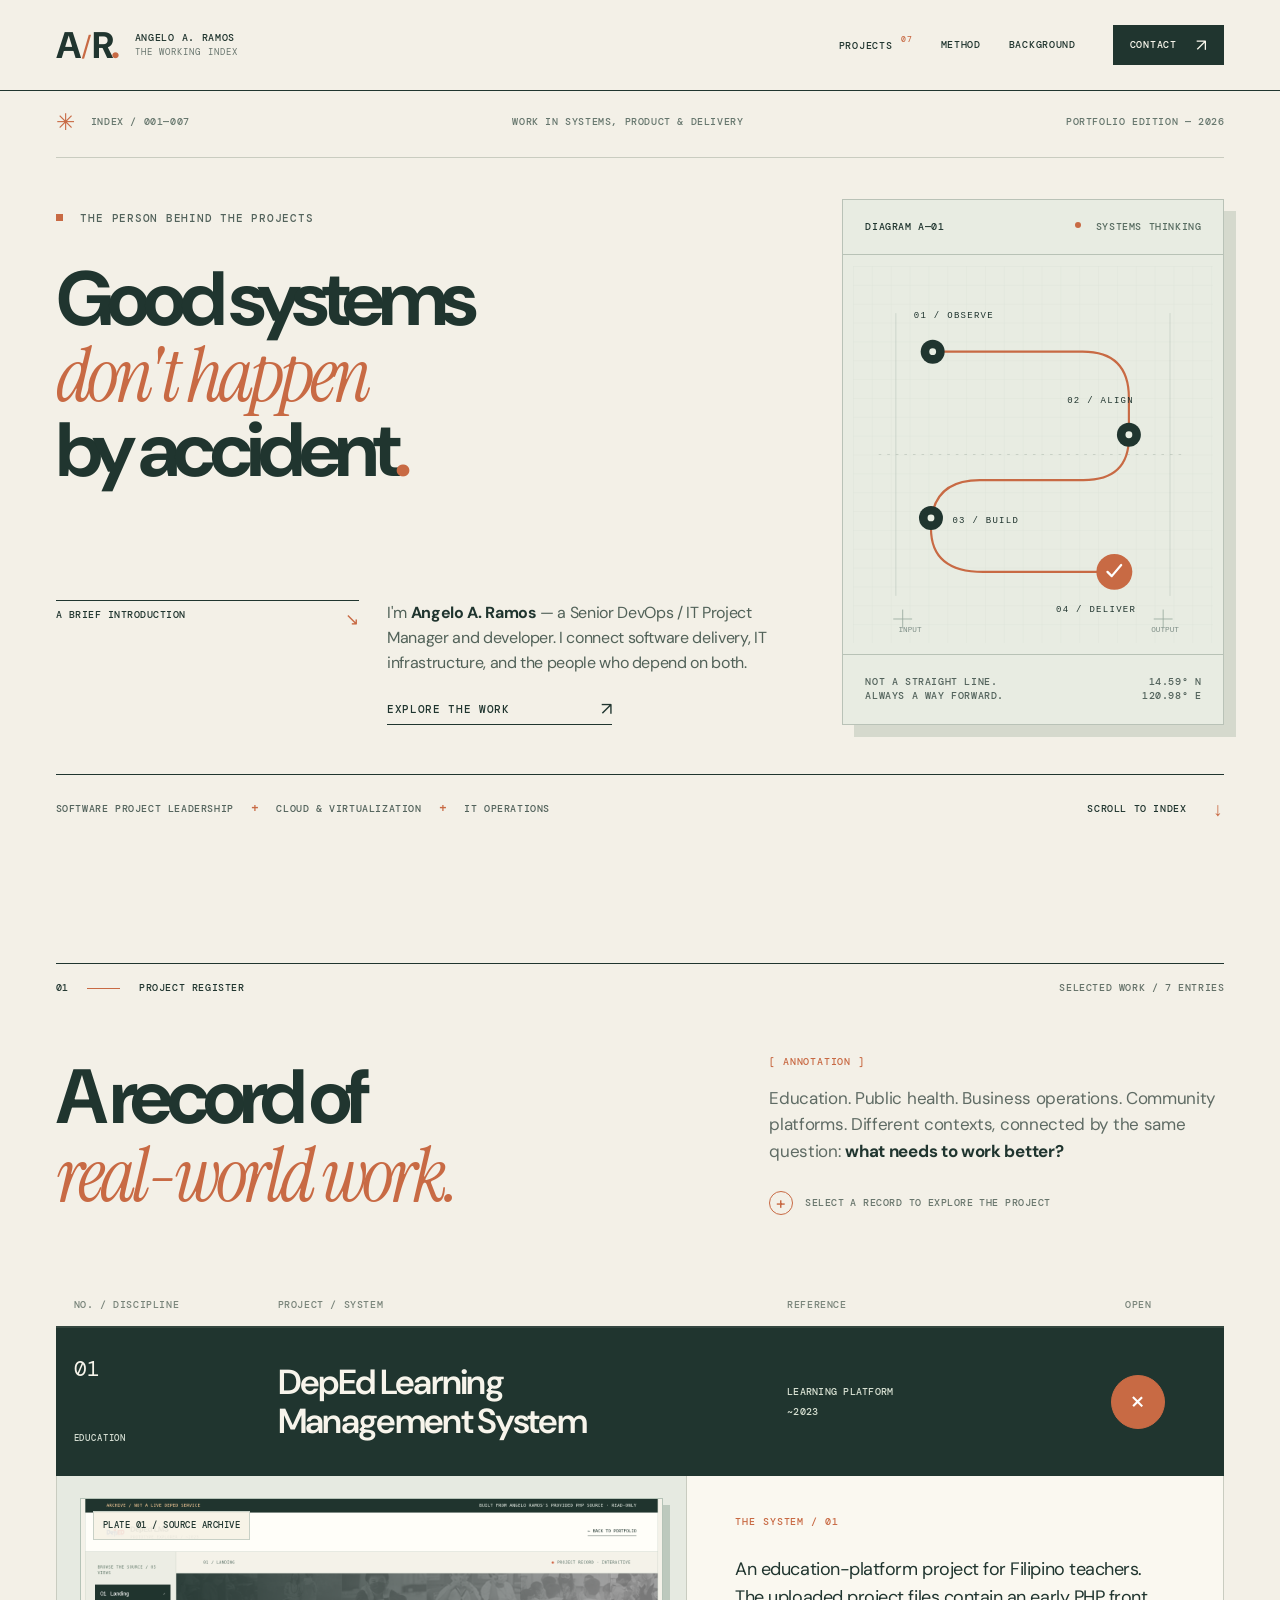
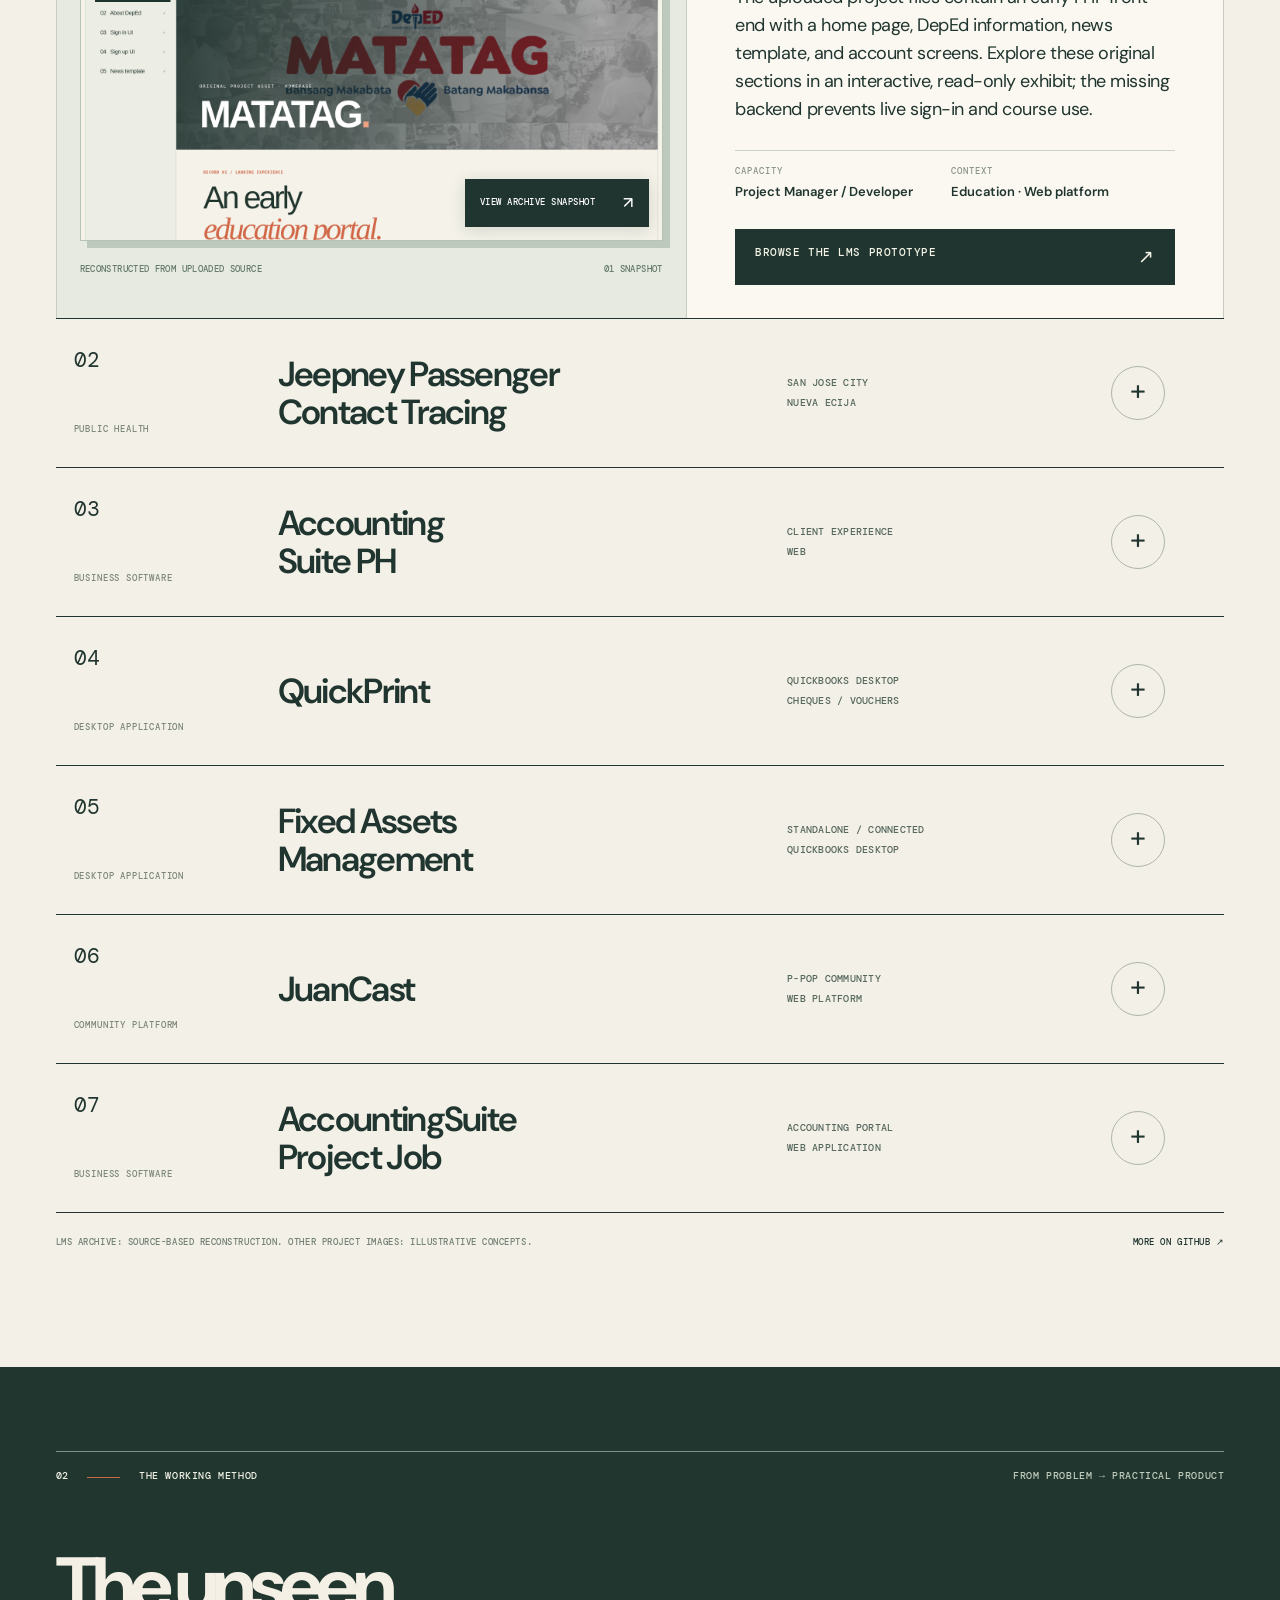
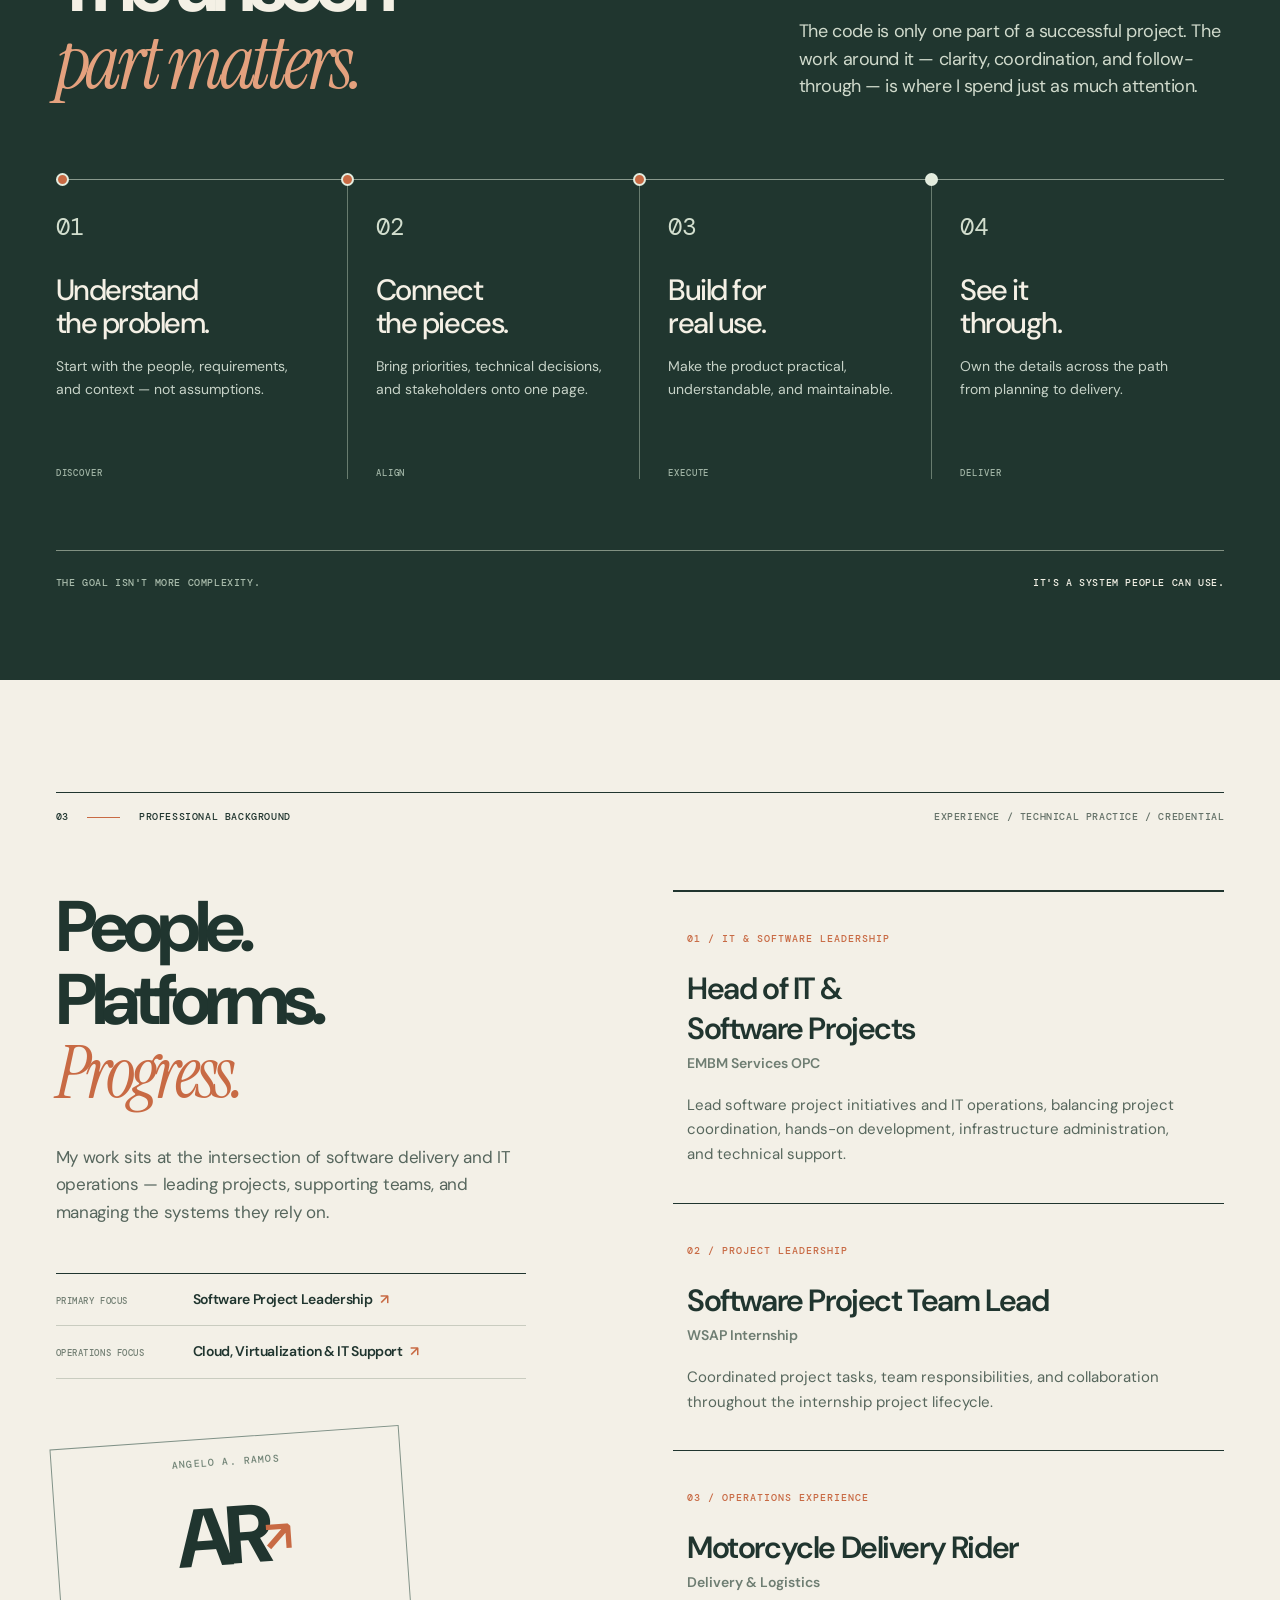
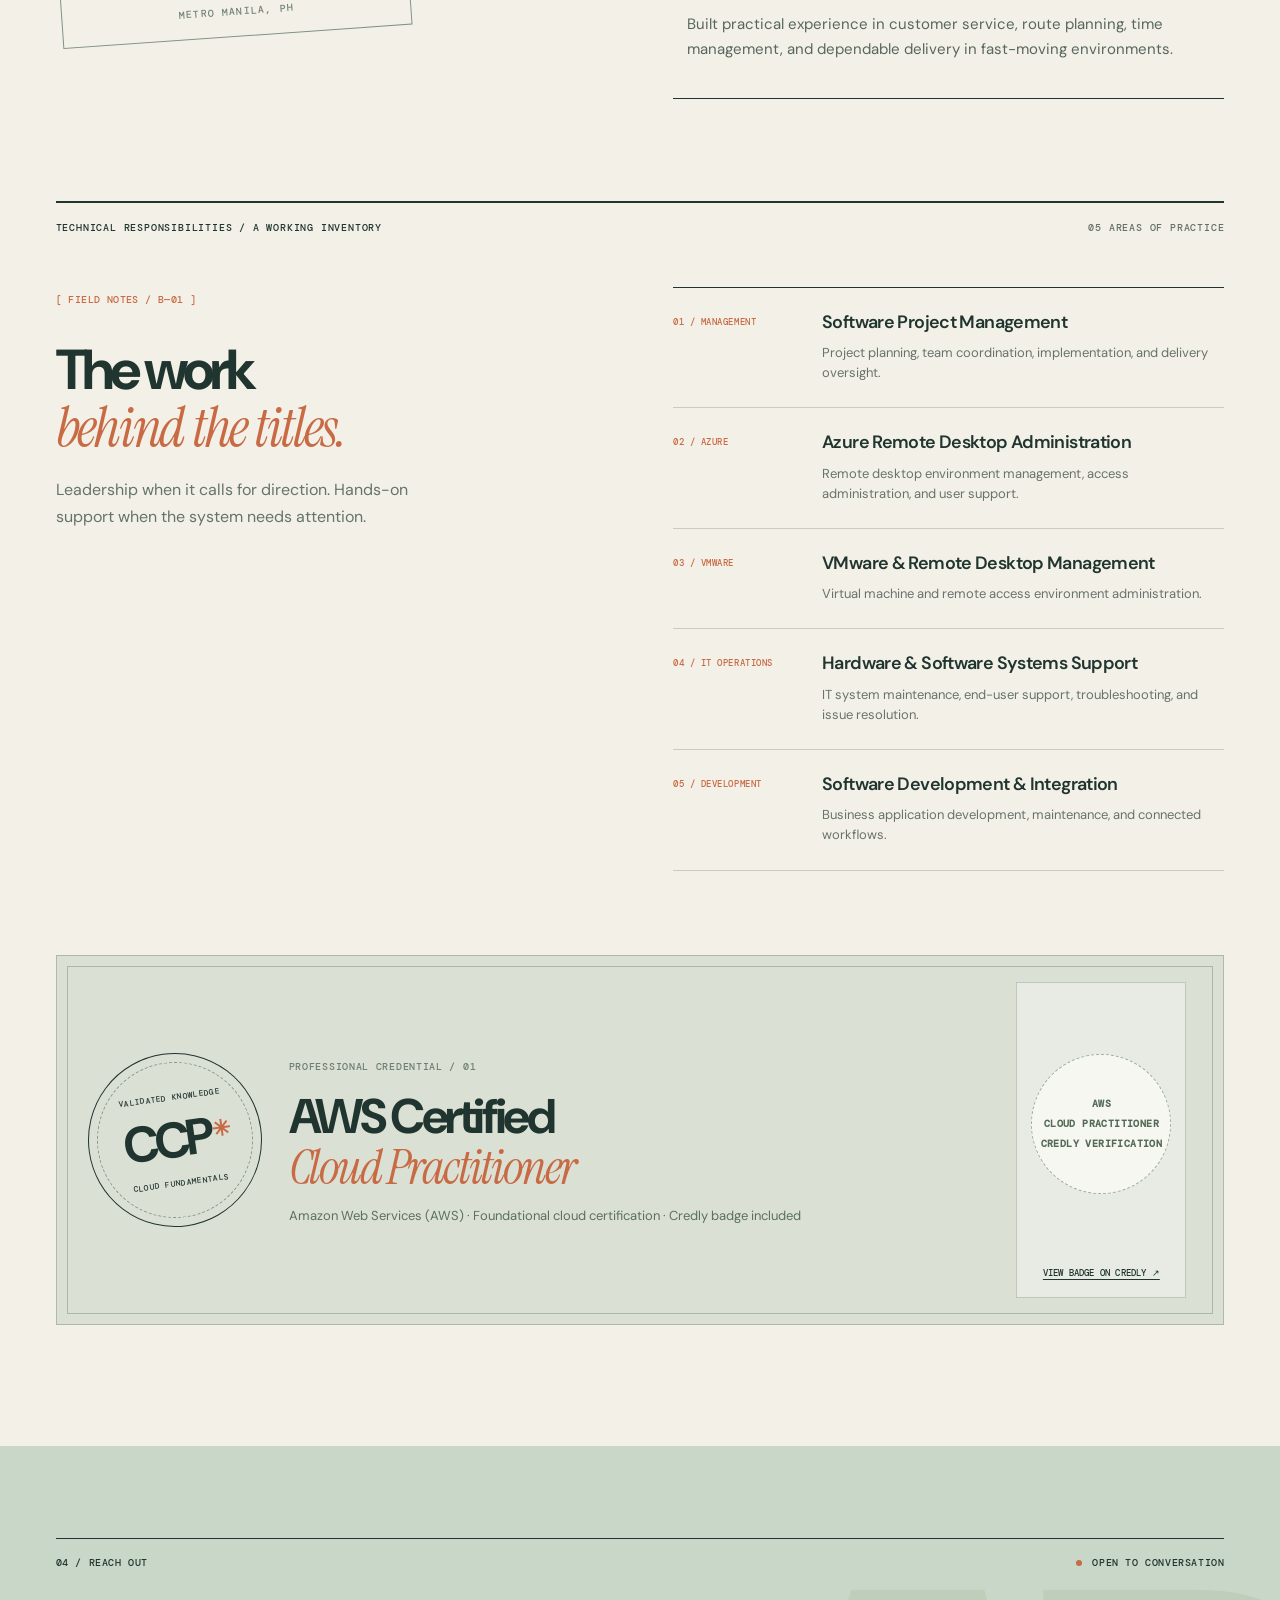
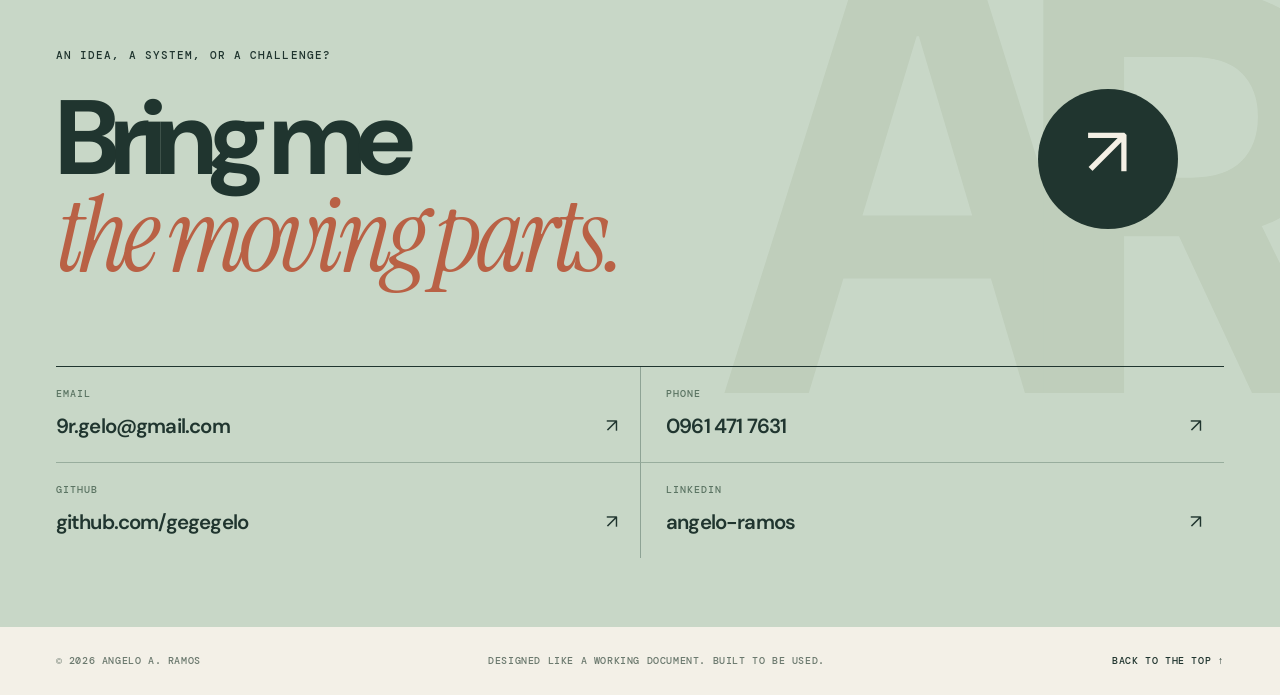
==== commit d04b2305: "Add AccountingSuite Project Job and clarify desktop projects" ====
--- a/index.html
+++ b/index.html
@@ -29,7 +29,7 @@
       <div class="masthead-center" aria-hidden="true"><span class="pulse-light"></span> AN INDEPENDENT WORK ARCHIVE <span class="micro-x">×</span> MM / PH</div>
       <button class="menu-toggle" type="button" aria-label="Open menu" aria-controls="site-nav" aria-expanded="false"><span></span><span></span></button>
       <nav id="site-nav" class="site-nav" aria-label="Main navigation">
-        <a href="#projects">PROJECTS <sup>06</sup></a>
+        <a href="#projects">PROJECTS <sup>07</sup></a>
         <a href="#method">METHOD</a>
         <a href="#background">BACKGROUND</a>
         <a class="nav-contact" href="#contact">CONTACT <span aria-hidden="true">↗</span></a>
@@ -38,7 +38,7 @@
 
     <main id="content">
       <section class="hero" aria-labelledby="hero-heading">
-        <div class="hero-top meta-row"><span><span class="serial-star">✳</span> INDEX / 001—006</span><span>WORK IN SYSTEMS, PRODUCT & DELIVERY</span><span class="hero-edition">PORTFOLIO EDITION — 2026</span></div>
+        <div class="hero-top meta-row"><span><span class="serial-star">✳</span> INDEX / 001—007</span><span>WORK IN SYSTEMS, PRODUCT & DELIVERY</span><span class="hero-edition">PORTFOLIO EDITION — 2026</span></div>
         <div class="hero-columns">
           <div class="hero-copy">
             <p class="hero-kicker"><span class="kicker-square"></span> THE PERSON BEHIND THE PROJECTS</p>
@@ -80,8 +80,8 @@
       </section>
 
       <section id="projects" class="section projects-section" aria-labelledby="projects-heading">
-        <div class="section-eyebrow"><span>01 <i></i> PROJECT REGISTER</span><span class="section-right-meta">SELECTED WORK / 6 ENTRIES</span></div>
-        <div class="section-heading"><h2 id="projects-heading">A record of<br><em>real-world work.</em></h2><div class="section-intro"><span class="section-intro-index">[ ANNOTATION ]</span><p>Education. Public health. Business operations. Community platforms. Different contexts, connected by the same question: <strong>what needs to work better?</strong></p><div class="accordion-hint"><span class="hint-symbol">+</span> SELECT A RECORD TO READ ITS NOTES & VIEW THE SCREENS</div></div></div>
+        <div class="section-eyebrow"><span>01 <i></i> PROJECT REGISTER</span><span class="section-right-meta">SELECTED WORK / 7 ENTRIES</span></div>
+        <div class="section-heading"><h2 id="projects-heading">A record of<br><em>real-world work.</em></h2><div class="section-intro"><span class="section-intro-index">[ ANNOTATION ]</span><p>Education. Public health. Business operations. Community platforms. Different contexts, connected by the same question: <strong>what needs to work better?</strong></p><div class="accordion-hint"><span class="hint-symbol">+</span> SELECT A RECORD TO EXPLORE THE PROJECT</div></div></div>
         <div class="archive-head"><span>NO. / DISCIPLINE</span><span>PROJECT / SYSTEM</span><span>REFERENCE</span><span>OPEN</span></div>
         <div class="archive" id="project-archive">
           <details class="case-file" id="deped-lms" open>
@@ -104,7 +104,7 @@
         <span class="preview-open">VIEW PREVIEW <span aria-hidden="true">↗</span></span>
       </button>
       <figcaption class="preview-caption"><span>ILLUSTRATIVE UI / SAMPLE DATA</span><span>01 SNAPSHOT</span></figcaption>
-    </figure><div class="case-writeup"><div class="case-type">THE SYSTEM / 02</div><p>A passenger logging system for jeepney travel in San Jose City, Nueva Ecija, designed to record passengers and trip information in support of COVID-19 contact tracing.</p><div class="case-info"><div><span>CAPACITY</span><strong>Project Manager / Developer</strong></div><div><span>CONTEXT</span><strong>Public health · Transport</strong></div></div><span class="case-private">PRIVATE PROJECT / NO PUBLIC LINK</span></div></div>
+    </figure><div class="case-writeup"><div class="case-type">THE SYSTEM / 02</div><p>A passenger logging system for jeepney trips in San Jose City, Nueva Ecija. It links passenger records to trips to support COVID-19 contact tracing.</p><div class="case-info"><div><span>CAPACITY</span><strong>Project Manager / Developer</strong></div><div><span>CONTEXT</span><strong>Public health · Transport</strong></div></div><span class="case-private">PRIVATE PROJECT / NO PUBLIC LINK</span></div></div>
           </details>
           <details class="case-file">
             <summary><span class="case-index"><b>03</b><small>BUSINESS SOFTWARE</small></span><span class="case-title">Accounting<br>Suite PH</span><span class="case-ref">CLIENT EXPERIENCE<br><small>WEB</small></span><span class="case-control" aria-hidden="true"><span>+</span></span></summary>
@@ -115,10 +115,10 @@
         <span class="preview-open">VIEW PREVIEW <span aria-hidden="true">↗</span></span>
       </button>
       <figcaption class="preview-caption"><span>ILLUSTRATIVE UI / SAMPLE DATA</span><span>01 SNAPSHOT</span></figcaption>
-    </figure><div class="case-writeup"><div class="case-type">THE SYSTEM / 03</div><p>A client-facing landing page and gateway for Accounting Suite software users, helping customers access the accounting platform and its financial workflows.</p><div class="case-info"><div><span>CAPACITY</span><strong>Project Manager / Developer</strong></div><div><span>CONTEXT</span><strong>Accounting · Client-facing web</strong></div></div><a class="case-action" href="https://accountingsuiteph.embm-services.com/" target="_blank" rel="noopener noreferrer">VISIT THE WEBSITE <span aria-hidden="true">↗</span></a></div></div>
-          </details>
-          <details class="case-file">
-            <summary><span class="case-index"><b>04</b><small>DESKTOP TOOL</small></span><span class="case-title">QuickPrint</span><span class="case-ref">QUICKBOOKS DESKTOP<br><small>CHEQUES / VOUCHERS</small></span><span class="case-control" aria-hidden="true"><span>+</span></span></summary>
+    </figure><div class="case-writeup"><div class="case-type">THE SYSTEM / 03</div><p>A public website for Accounting Suite PH customers. It gives users a starting point for accessing the accounting platform and its financial workflows.</p><div class="case-info"><div><span>CAPACITY</span><strong>Project Manager / Developer</strong></div><div><span>CONTEXT</span><strong>Accounting · Client-facing web</strong></div></div><a class="case-action" href="https://accountingsuiteph.embm-services.com/" target="_blank" rel="noopener noreferrer">VISIT THE WEBSITE <span aria-hidden="true">↗</span></a></div></div>
+          </details>
+          <details class="case-file">
+            <summary><span class="case-index"><b>04</b><small>DESKTOP APPLICATION</small></span><span class="case-title">QuickPrint</span><span class="case-ref">QUICKBOOKS DESKTOP<br><small>CHEQUES / VOUCHERS</small></span><span class="case-control" aria-hidden="true"><span>+</span></span></summary>
             <div class="case-body"><figure class="case-preview" aria-label="QuickPrint interface previews">
       <button class="preview-launch" type="button" data-preview="quickprint" data-slide="0" aria-label="Open QuickPrint snapshot preview">
         <img src="assets/previews/quickprint-cheque.png" alt="Illustrative cheque printing interface study for QuickPrint; not an actual screenshot" loading="lazy" width="1500" height="880">
@@ -129,10 +129,10 @@
       <div class="preview-strip" aria-label="Alternate snapshot views"><button type="button" class="preview-mini" data-preview="quickprint" data-slide="0" aria-label="View QuickPrint — Cheque printing snapshot">
           <img src="assets/previews/quickprint-cheque.png" alt="" loading="lazy" width="1500" height="880"><span>01 / CHEQUE PRINTING</span></button><button type="button" class="preview-mini" data-preview="quickprint" data-slide="1" aria-label="View QuickPrint — Voucher printing snapshot">
           <img src="assets/previews/quickprint-voucher.png" alt="" loading="lazy" width="1500" height="880"><span>02 / VOUCHER PRINTING</span></button></div>
-    </figure><div class="case-writeup"><div class="case-type">THE SYSTEM / 04</div><p>A tool for cheque and voucher printing for QuickBooks Desktop, intended to simplify document preparation and produce consistent print-ready layouts.</p><div class="case-info"><div><span>CAPACITY</span><strong>Project Manager / Developer</strong></div><div><span>CONTEXT</span><strong>QuickBooks · Print automation</strong></div></div><span class="case-private">PRIVATE PROJECT / NO PUBLIC LINK</span></div></div>
-          </details>
-          <details class="case-file">
-            <summary><span class="case-index"><b>05</b><small>ASSET OPERATIONS</small></span><span class="case-title">Fixed Assets<br>Management</span><span class="case-ref">STANDALONE / CONNECTED<br><small>QUICKBOOKS DESKTOP</small></span><span class="case-control" aria-hidden="true"><span>+</span></span></summary>
+    </figure><div class="case-writeup"><div class="case-type">THE SYSTEM / 04</div><p>A desktop application for teams that print cheques and vouchers from QuickBooks Desktop. It simplifies document preparation and gives both document types consistent, print-ready layouts.</p><div class="case-info"><div><span>CAPACITY</span><strong>Project Manager / Developer</strong></div><div><span>CONTEXT</span><strong>QuickBooks · Print automation</strong></div></div><span class="case-private">PRIVATE PROJECT / NO PUBLIC LINK</span></div></div>
+          </details>
+          <details class="case-file">
+            <summary><span class="case-index"><b>05</b><small>DESKTOP APPLICATION</small></span><span class="case-title">Fixed Assets<br>Management</span><span class="case-ref">STANDALONE / CONNECTED<br><small>QUICKBOOKS DESKTOP</small></span><span class="case-control" aria-hidden="true"><span>+</span></span></summary>
             <div class="case-body"><figure class="case-preview" aria-label="Fixed Assets Management interface previews">
       <button class="preview-launch" type="button" data-preview="assets" data-slide="0" aria-label="Open Fixed Assets Management snapshot preview">
         <img src="assets/previews/fixed-assets-register.png" alt="Illustrative asset register interface study for Fixed Assets Management; not an actual screenshot" loading="lazy" width="1500" height="880">
@@ -143,7 +143,7 @@
       <div class="preview-strip" aria-label="Alternate snapshot views"><button type="button" class="preview-mini" data-preview="assets" data-slide="0" aria-label="View Fixed Assets Management — Asset register snapshot">
           <img src="assets/previews/fixed-assets-register.png" alt="" loading="lazy" width="1500" height="880"><span>01 / ASSET REGISTER</span></button><button type="button" class="preview-mini" data-preview="assets" data-slide="1" aria-label="View Fixed Assets Management — Asset lifecycle snapshot">
           <img src="assets/previews/fixed-assets-detail.png" alt="" loading="lazy" width="1500" height="880"><span>02 / ASSET LIFECYCLE</span></button></div>
-    </figure><div class="case-writeup"><div class="case-type">THE SYSTEM / 05</div><p>A lightweight fixed assets management system that can work independently or connect to QuickBooks Desktop, built to organize asset information and supporting records.</p><div class="case-info"><div><span>CAPACITY</span><strong>Project Manager / Developer</strong></div><div><span>CONTEXT</span><strong>Asset tracking · Business systems</strong></div></div><span class="case-private">PRIVATE PROJECT / NO PUBLIC LINK</span></div></div>
+    </figure><div class="case-writeup"><div class="case-type">THE SYSTEM / 05</div><p>A desktop application for keeping fixed asset details and supporting records together. Teams can run it on its own or connect it to QuickBooks Desktop.</p><div class="case-info"><div><span>CAPACITY</span><strong>Project Manager / Developer</strong></div><div><span>CONTEXT</span><strong>Asset tracking · Business systems</strong></div></div><span class="case-private">PRIVATE PROJECT / NO PUBLIC LINK</span></div></div>
           </details>
           <details class="case-file">
             <summary><span class="case-index"><b>06</b><small>COMMUNITY PLATFORM</small></span><span class="case-title">JuanCast</span><span class="case-ref">P-POP COMMUNITY<br><small>WEB PLATFORM</small></span><span class="case-control" aria-hidden="true"><span>+</span></span></summary>
@@ -154,7 +154,22 @@
         <span class="preview-open">VIEW PREVIEW <span aria-hidden="true">↗</span></span>
       </button>
       <figcaption class="preview-caption"><span>ILLUSTRATIVE UI / SAMPLE DATA</span><span>01 SNAPSHOT</span></figcaption>
-    </figure><div class="case-writeup"><div class="case-type">THE SYSTEM / 06</div><p>A P-pop voting and fan engagement platform where communities can support their favorites. The website also brings together related community, marketplace, and event features.</p><div class="case-info"><div><span>CAPACITY</span><strong>Project Manager / Developer</strong></div><div><span>CONTEXT</span><strong>Voting · Community platform</strong></div></div><a class="case-action" href="https://juancast.ph/" target="_blank" rel="noopener noreferrer">VISIT JUANCAST <span aria-hidden="true">↗</span></a></div></div>
+    </figure><div class="case-writeup"><div class="case-type">THE SYSTEM / 06</div><p>A P-pop fan platform where visitors can vote for their favorites, take part in community activities, and browse marketplace and event features.</p><div class="case-info"><div><span>CAPACITY</span><strong>Project Manager / Developer</strong></div><div><span>CONTEXT</span><strong>Voting · Community platform</strong></div></div><a class="case-action" href="https://juancast.ph/" target="_blank" rel="noopener noreferrer">VISIT JUANCAST <span aria-hidden="true">↗</span></a></div></div>
+          </details>
+          <details class="case-file" id="acs-project-job">
+            <summary>
+              <span class="case-index"><b>07</b><small>BUSINESS SOFTWARE</small></span>
+              <span class="case-title">AccountingSuite<br>Project Job</span>
+              <span class="case-ref">ACCOUNTING PORTAL<br><small>WEB APPLICATION</small></span>
+              <span class="case-control" aria-hidden="true"><span>+</span></span>
+            </summary>
+            <div class="case-body case-body-text">
+              <div class="case-writeup">
+                <div class="case-type">THE SYSTEM / 07</div>
+                <p>A browser-based entry point for the AccountingSuite Project Job system. The portal uses 1C:Enterprise and requires users to sign in.</p>
+                <a class="case-action" href="https://acsprojectjob.embm-services.com/" target="_blank" rel="noopener noreferrer">OPEN THE WEB PORTAL <span aria-hidden="true">↗</span></a>
+              </div>
+            </div>
           </details>
         </div>
         <div class="archive-foot"><span>LMS ARCHIVE: SOURCE-BASED RECONSTRUCTION. OTHER PROJECT IMAGES: ILLUSTRATIVE CONCEPTS.</span><a href="https://github.com/gegegelo" target="_blank" rel="noopener noreferrer">MORE ON GITHUB <span aria-hidden="true">↗</span></a></div>
--- a/styles.css
+++ b/styles.css
@@ -111,6 +111,7 @@
 .case-file[open] .case-control{background:var(--orange);border-color:var(--orange);color:white}
 .case-file[open] .case-control span{transform:rotate(45deg) translateY(-1px)}
 .case-body{display:grid;grid-template-columns:1.08fr .92fr;gap:0;border-left:1px solid var(--line);border-right:1px solid var(--line);background:var(--paper-light)}
+.case-body-text{grid-template-columns:1fr}
 .case-art{min-height:367px;position:relative;overflow:hidden;display:flex;flex-direction:column;padding:20px 24px 17px;border-right:1px solid var(--line)}
 .case-art::after{content:'';position:absolute;inset:0;pointer-events:none;opacity:.25;background-image:repeating-linear-gradient(0deg,transparent 0,transparent 23px,rgba(28,57,46,.08) 24px)}
 .art-meta,.art-footer{position:relative;z-index:2;display:flex;justify-content:space-between;font:500 9px/1.5 var(--mono);letter-spacing:.07em;color:var(--ink);gap:8px}
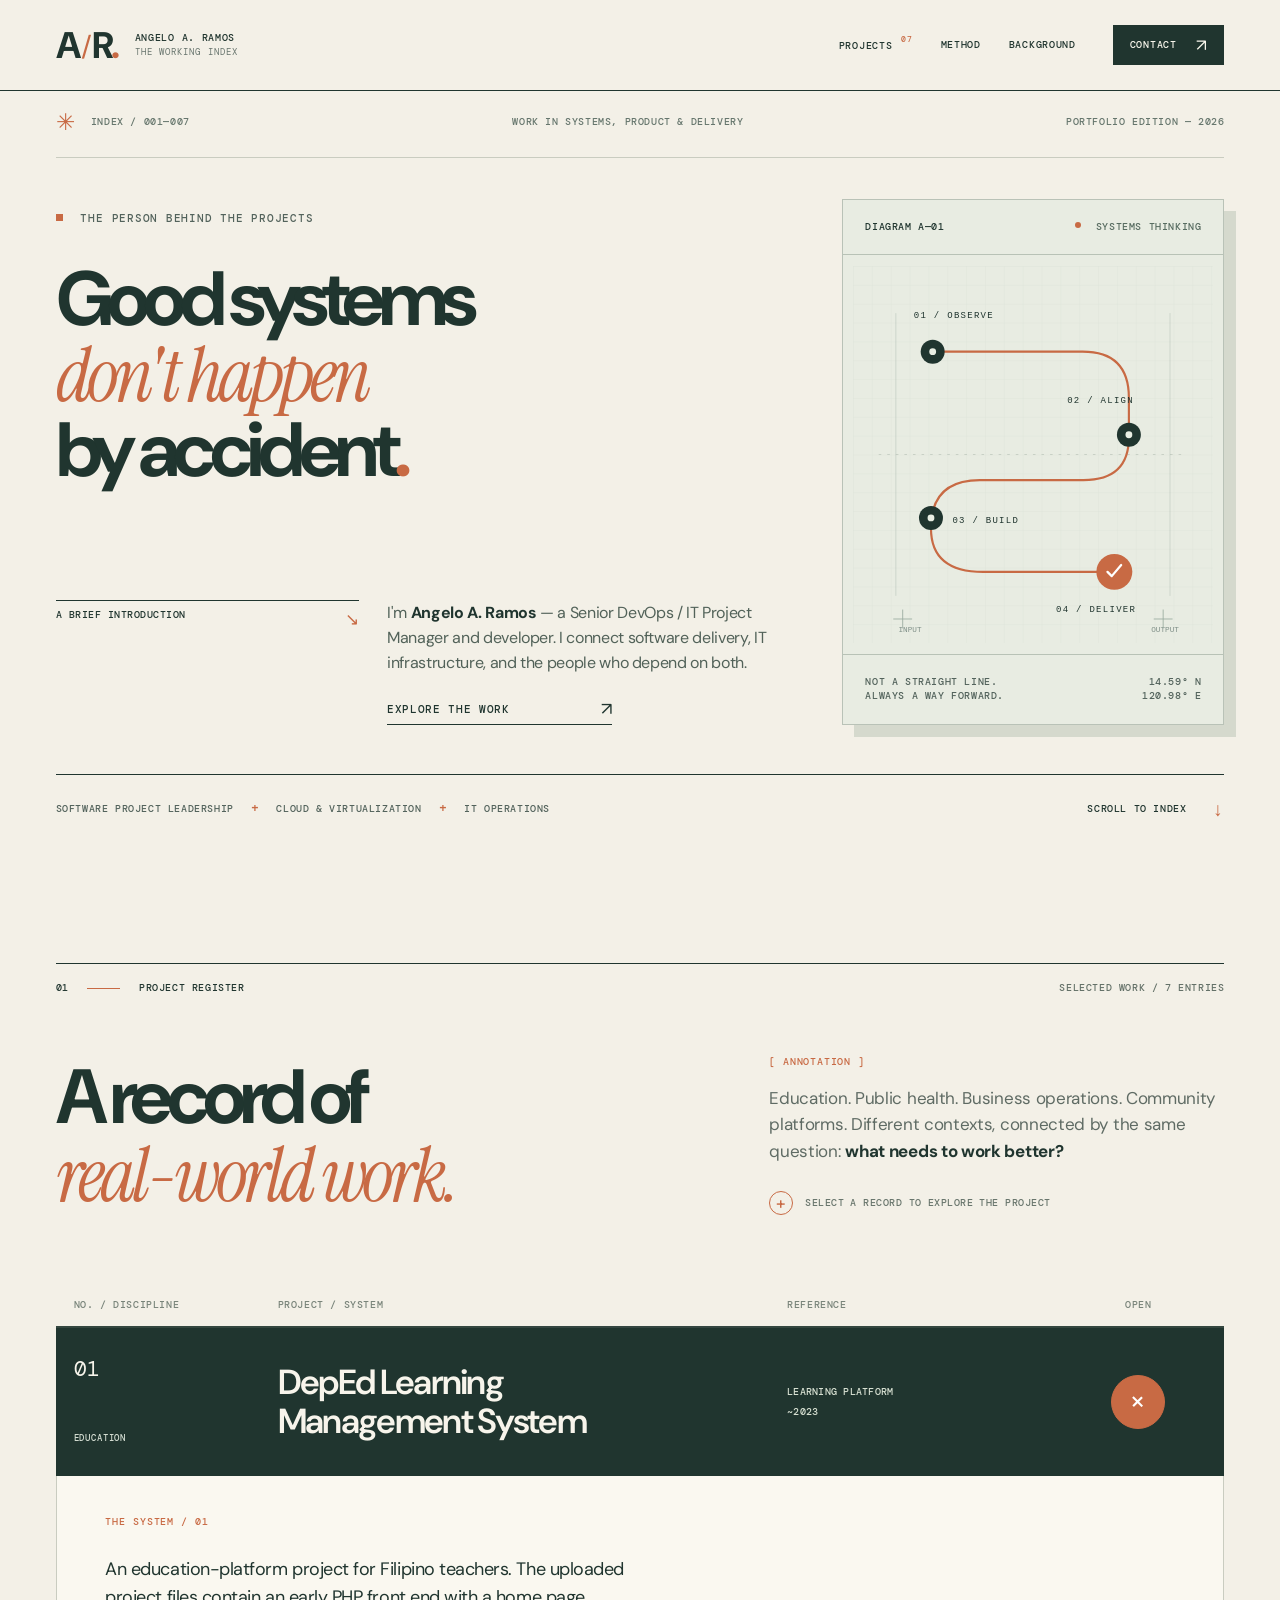
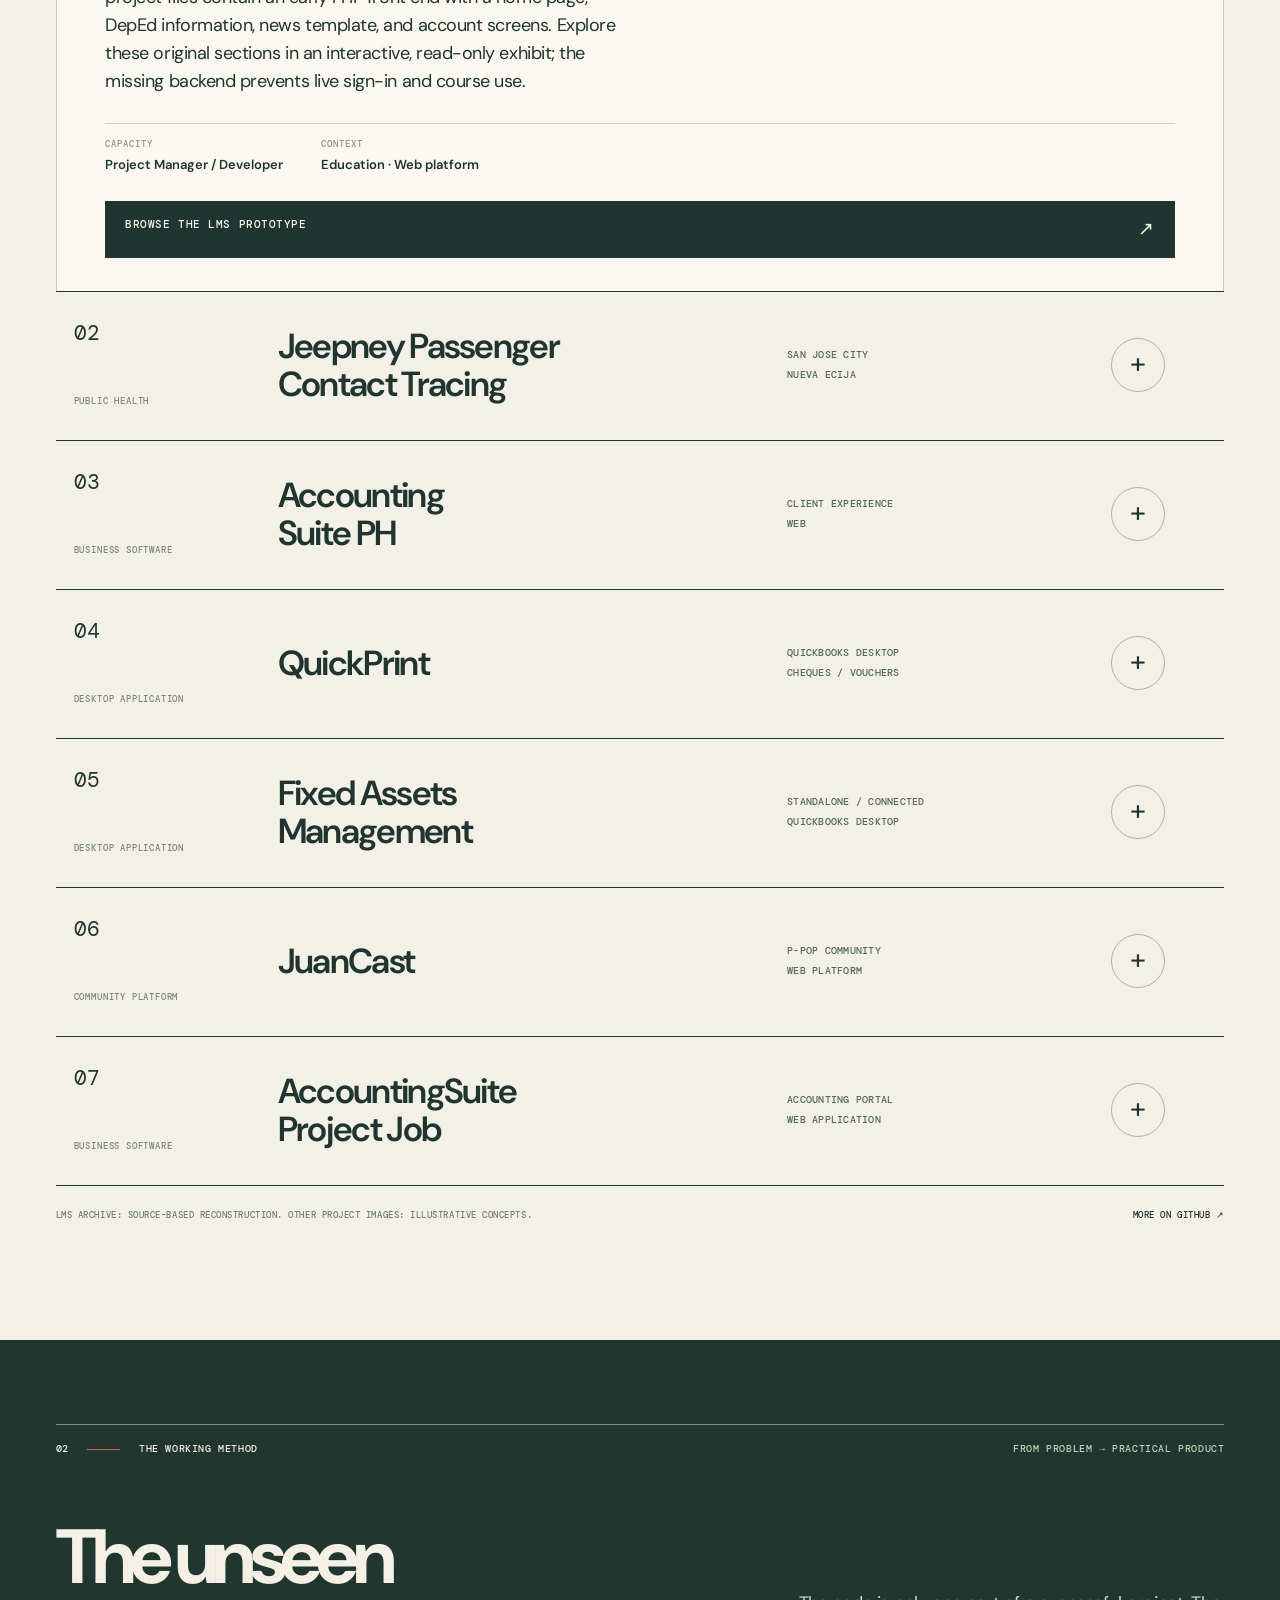
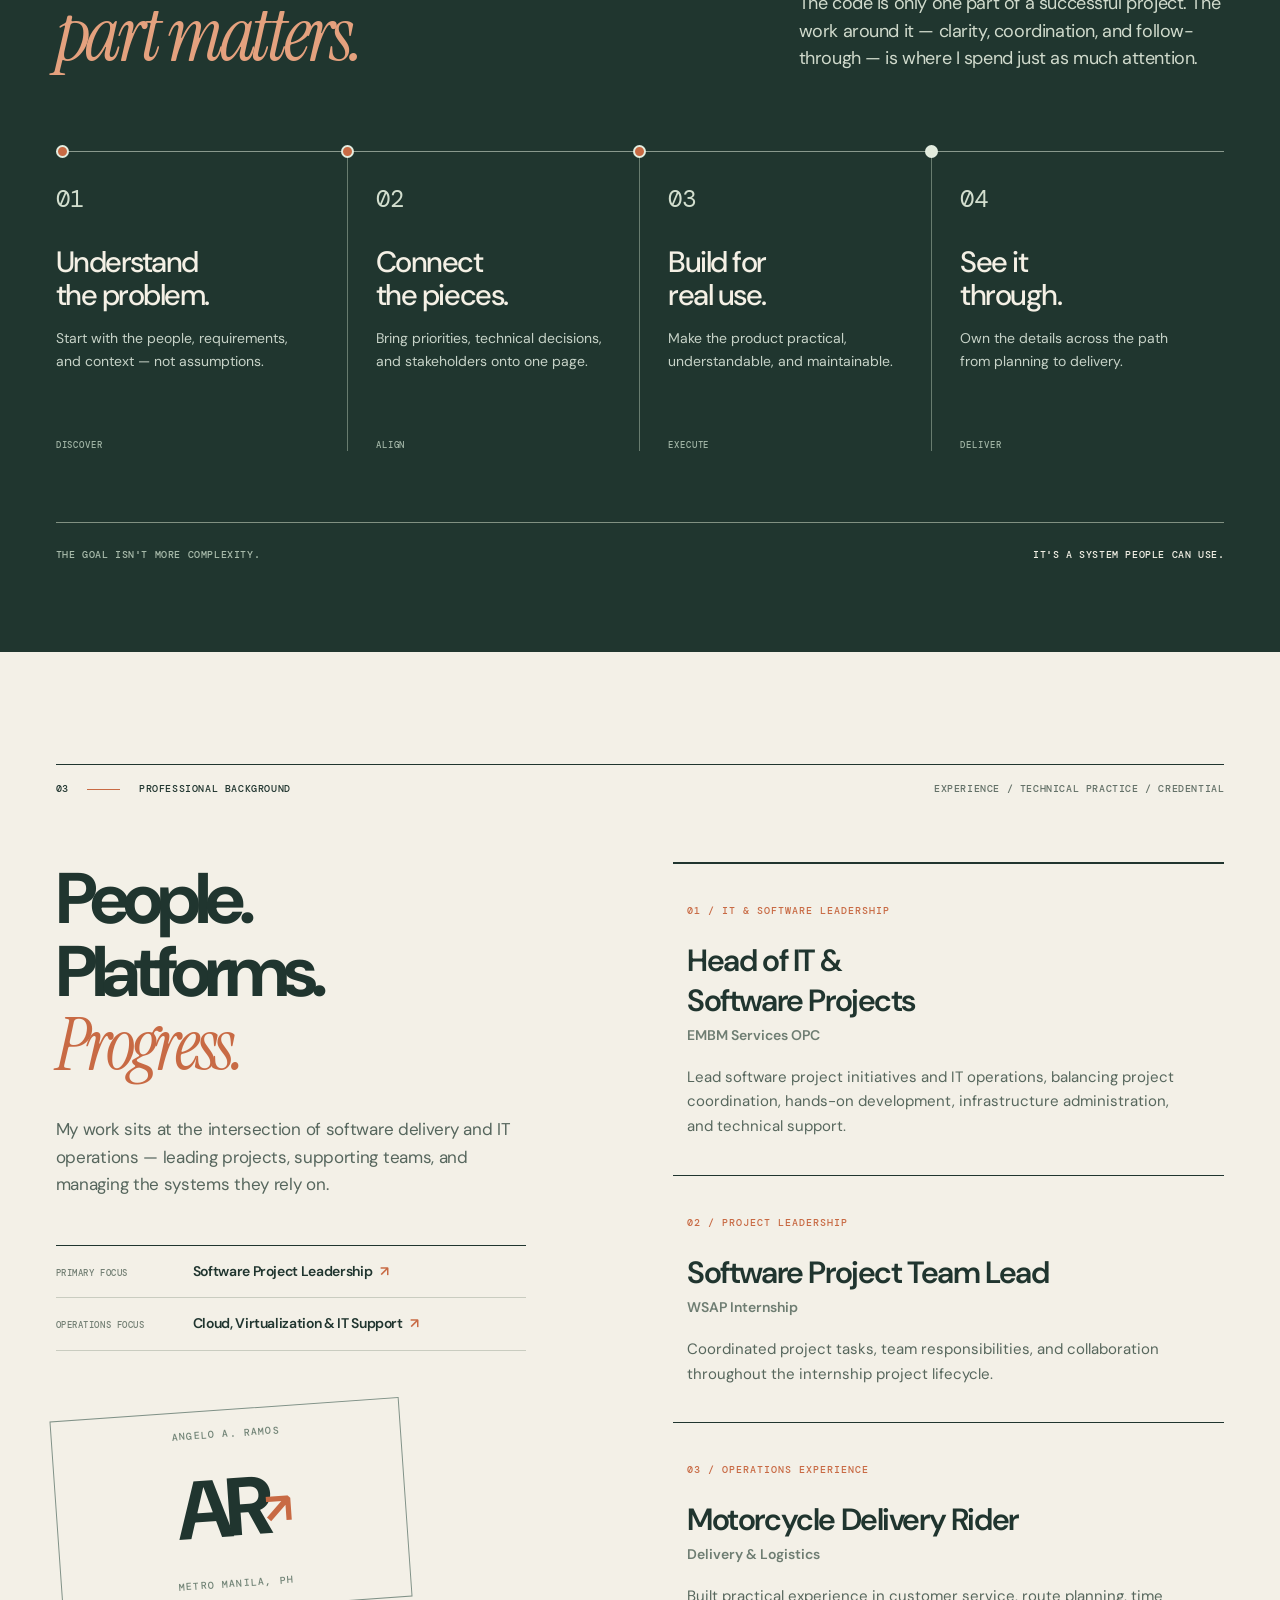
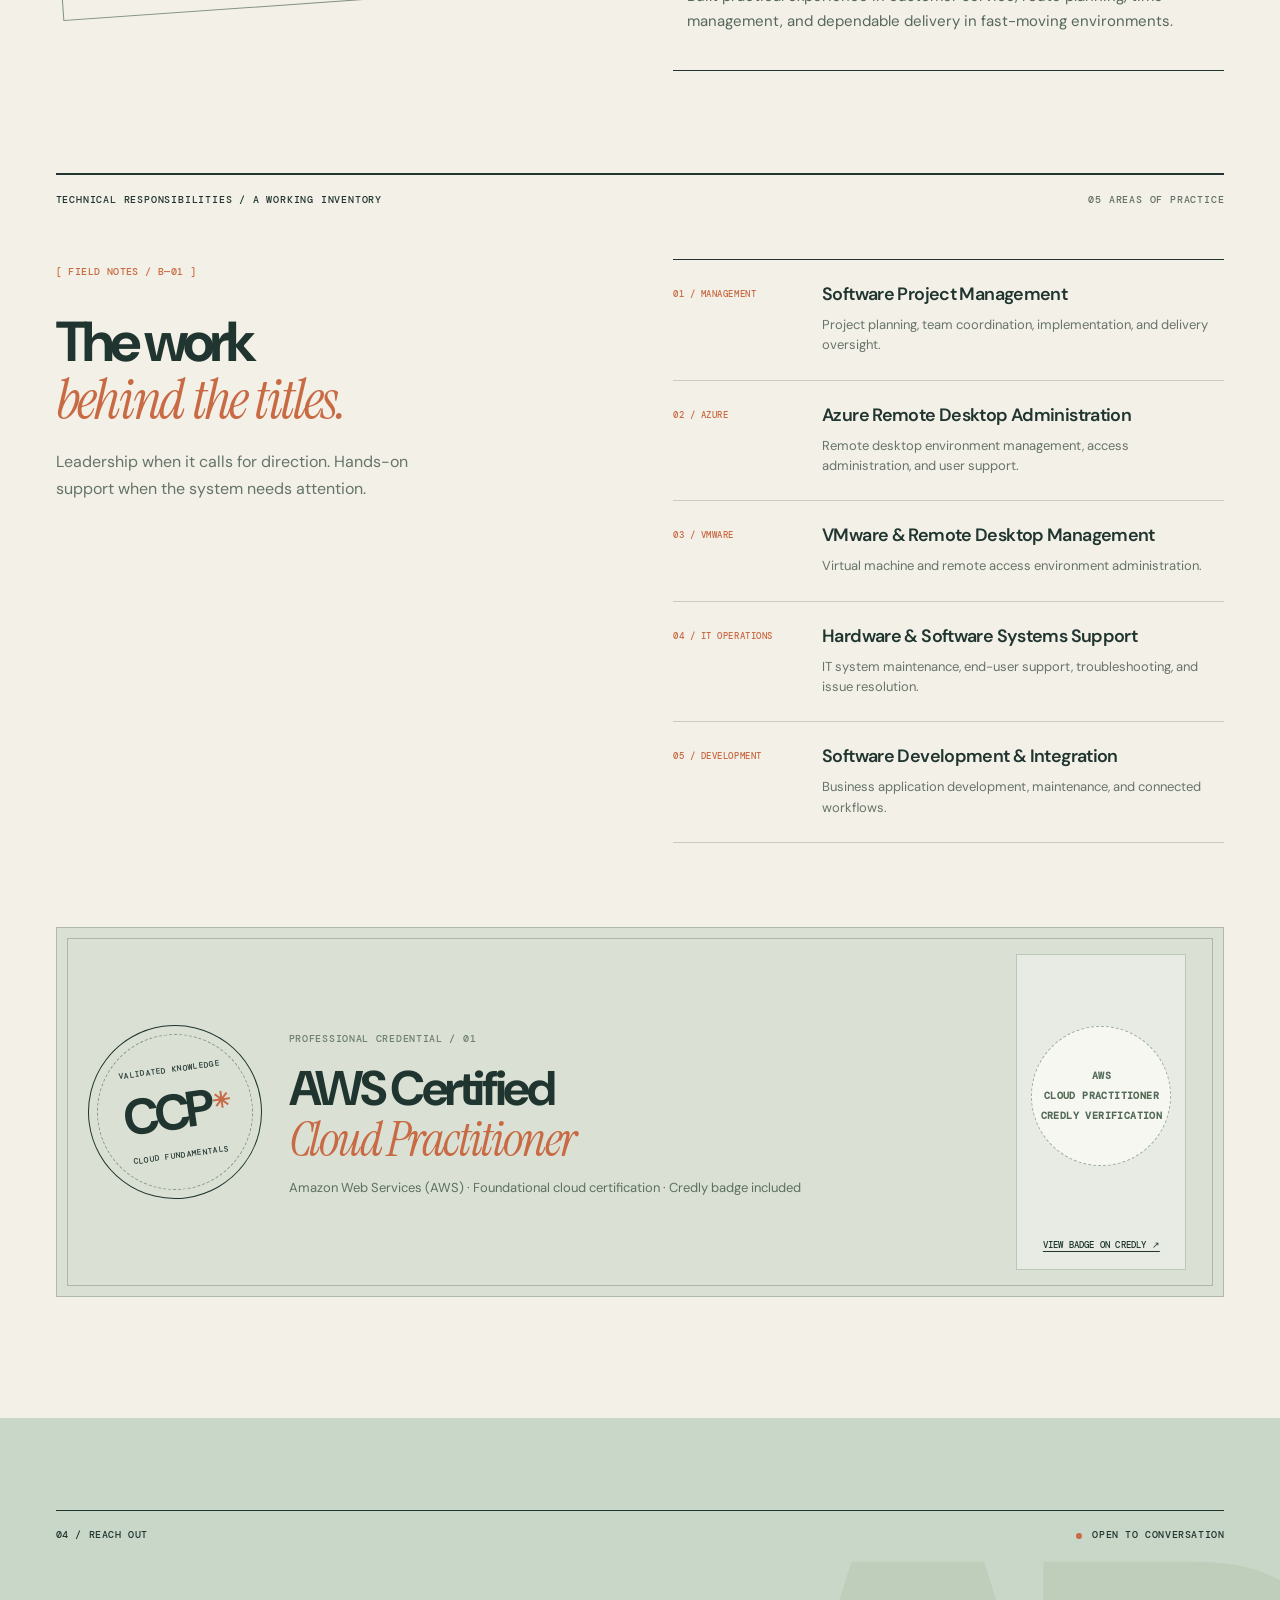
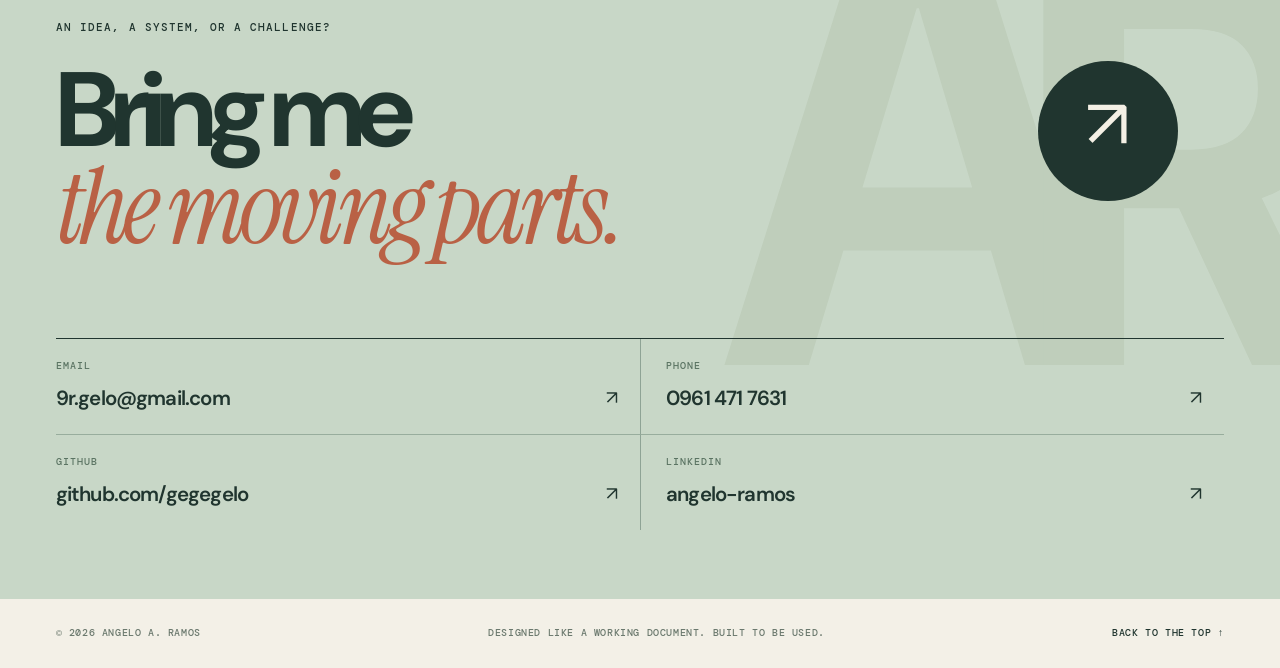
==== commit 8a7d9f40: "Remove DepEd LMS snapshot from the project register" ====
--- a/index.html
+++ b/index.html
@@ -86,14 +86,7 @@
         <div class="archive" id="project-archive">
           <details class="case-file" id="deped-lms" open>
             <summary><span class="case-index"><b>01</b><small>EDUCATION</small></span><span class="case-title">DepEd Learning<br>Management System</span><span class="case-ref">LEARNING PLATFORM<br><small>~2023</small></span><span class="case-control" aria-hidden="true"><span>+</span></span></summary>
-            <div class="case-body"><figure class="case-preview" aria-label="DepEd LMS source-backed prototype exhibit">
-      <button class="preview-launch" type="button" data-preview="deped" data-slide="0" aria-label="Open DepEd Learning Management System snapshot preview">
-        <img src="assets/previews/deped-lms-source.png" alt="Screenshot of an interactive, read-only reconstruction based on the uploaded DepEd LMS prototype source" loading="lazy" width="1500" height="880">
-        <span class="preview-plate">PLATE 01 / SOURCE ARCHIVE</span>
-        <span class="preview-open">VIEW ARCHIVE SNAPSHOT <span aria-hidden="true">↗</span></span>
-      </button>
-      <figcaption class="preview-caption"><span>RECONSTRUCTED FROM UPLOADED SOURCE</span><span>01 SNAPSHOT</span></figcaption>
-    </figure><div class="case-writeup"><div class="case-type">THE SYSTEM / 01</div><p>An education-platform project for Filipino teachers. The uploaded project files contain an early PHP front end with a home page, DepEd information, news template, and account screens. Explore these original sections in an interactive, read-only exhibit; the missing backend prevents live sign-in and course use.</p><div class="case-info"><div><span>CAPACITY</span><strong>Project Manager / Developer</strong></div><div><span>CONTEXT</span><strong>Education · Web platform</strong></div></div><a class="case-action case-explorer" href="lms-explorer/index.html" target="_blank" rel="noopener noreferrer">BROWSE THE LMS PROTOTYPE <span aria-hidden="true">↗</span></a></div></div>
+            <div class="case-body case-body-text"><div class="case-writeup"><div class="case-type">THE SYSTEM / 01</div><p>An education-platform project for Filipino teachers. The uploaded project files contain an early PHP front end with a home page, DepEd information, news template, and account screens. Explore these original sections in an interactive, read-only exhibit; the missing backend prevents live sign-in and course use.</p><div class="case-info"><div><span>CAPACITY</span><strong>Project Manager / Developer</strong></div><div><span>CONTEXT</span><strong>Education · Web platform</strong></div></div><a class="case-action case-explorer" href="lms-explorer/index.html" target="_blank" rel="noopener noreferrer">BROWSE THE LMS PROTOTYPE <span aria-hidden="true">↗</span></a></div></div>
           </details>
           <details class="case-file">
             <summary><span class="case-index"><b>02</b><small>PUBLIC HEALTH</small></span><span class="case-title">Jeepney Passenger<br>Contact Tracing</span><span class="case-ref">SAN JOSE CITY<br><small>NUEVA ECIJA</small></span><span class="case-control" aria-hidden="true"><span>+</span></span></summary>
@@ -256,7 +249,7 @@
     </div>
     <div class="preview-stage">
       <button type="button" class="preview-nav preview-prev" aria-label="Previous snapshot">←</button>
-      <img id="preview-image" src="assets/previews/deped-lms.png" alt="Illustrative interface study" width="1500" height="880">
+      <img id="preview-image" src="assets/previews/jeepney-tracing.png" alt="Illustrative interface study" width="1500" height="880">
       <button type="button" class="preview-nav preview-next" aria-label="Next snapshot">→</button>
     </div>
     <div class="preview-dialog-footer"><span id="preview-count">01 / 01</span><div class="preview-progress" aria-label="Snapshot position"></div><span class="preview-disclaimer">CONCEPT PREVIEW / NOT AN ACTUAL SCREENSHOT</span></div>
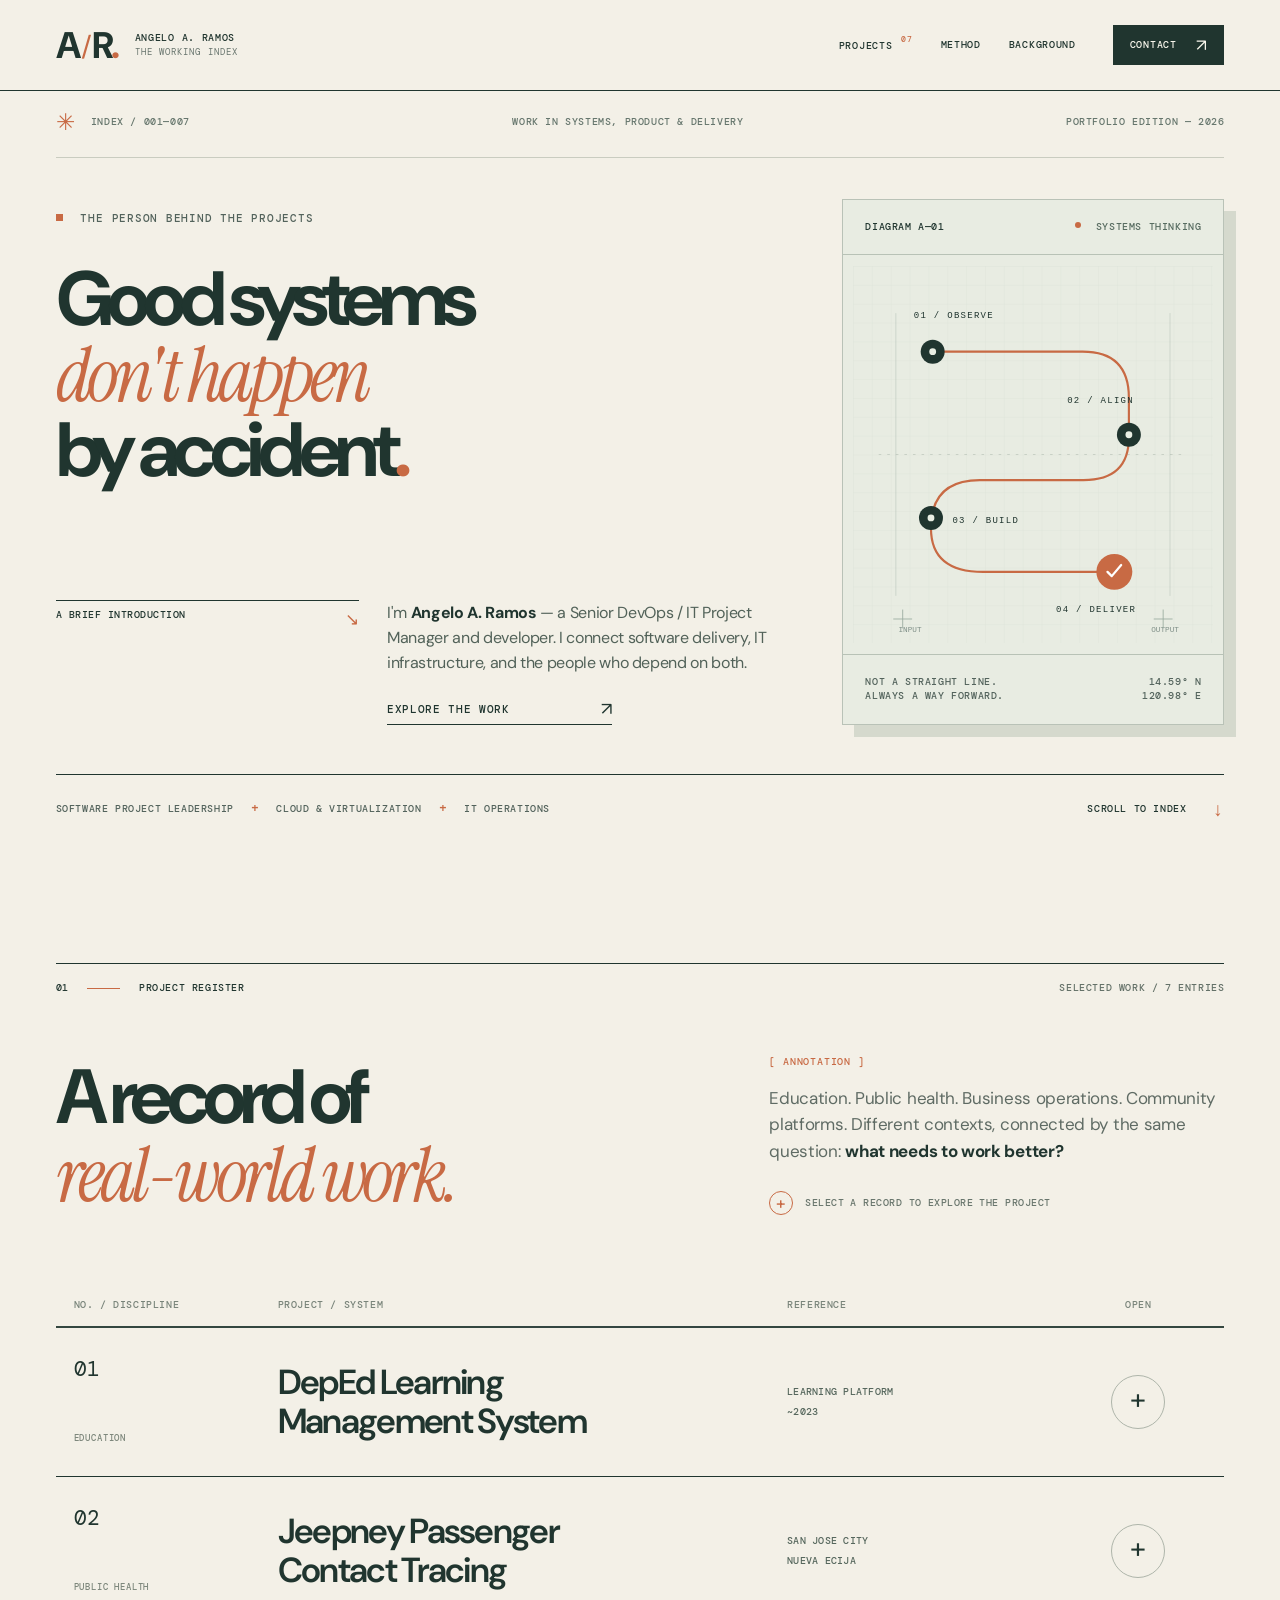
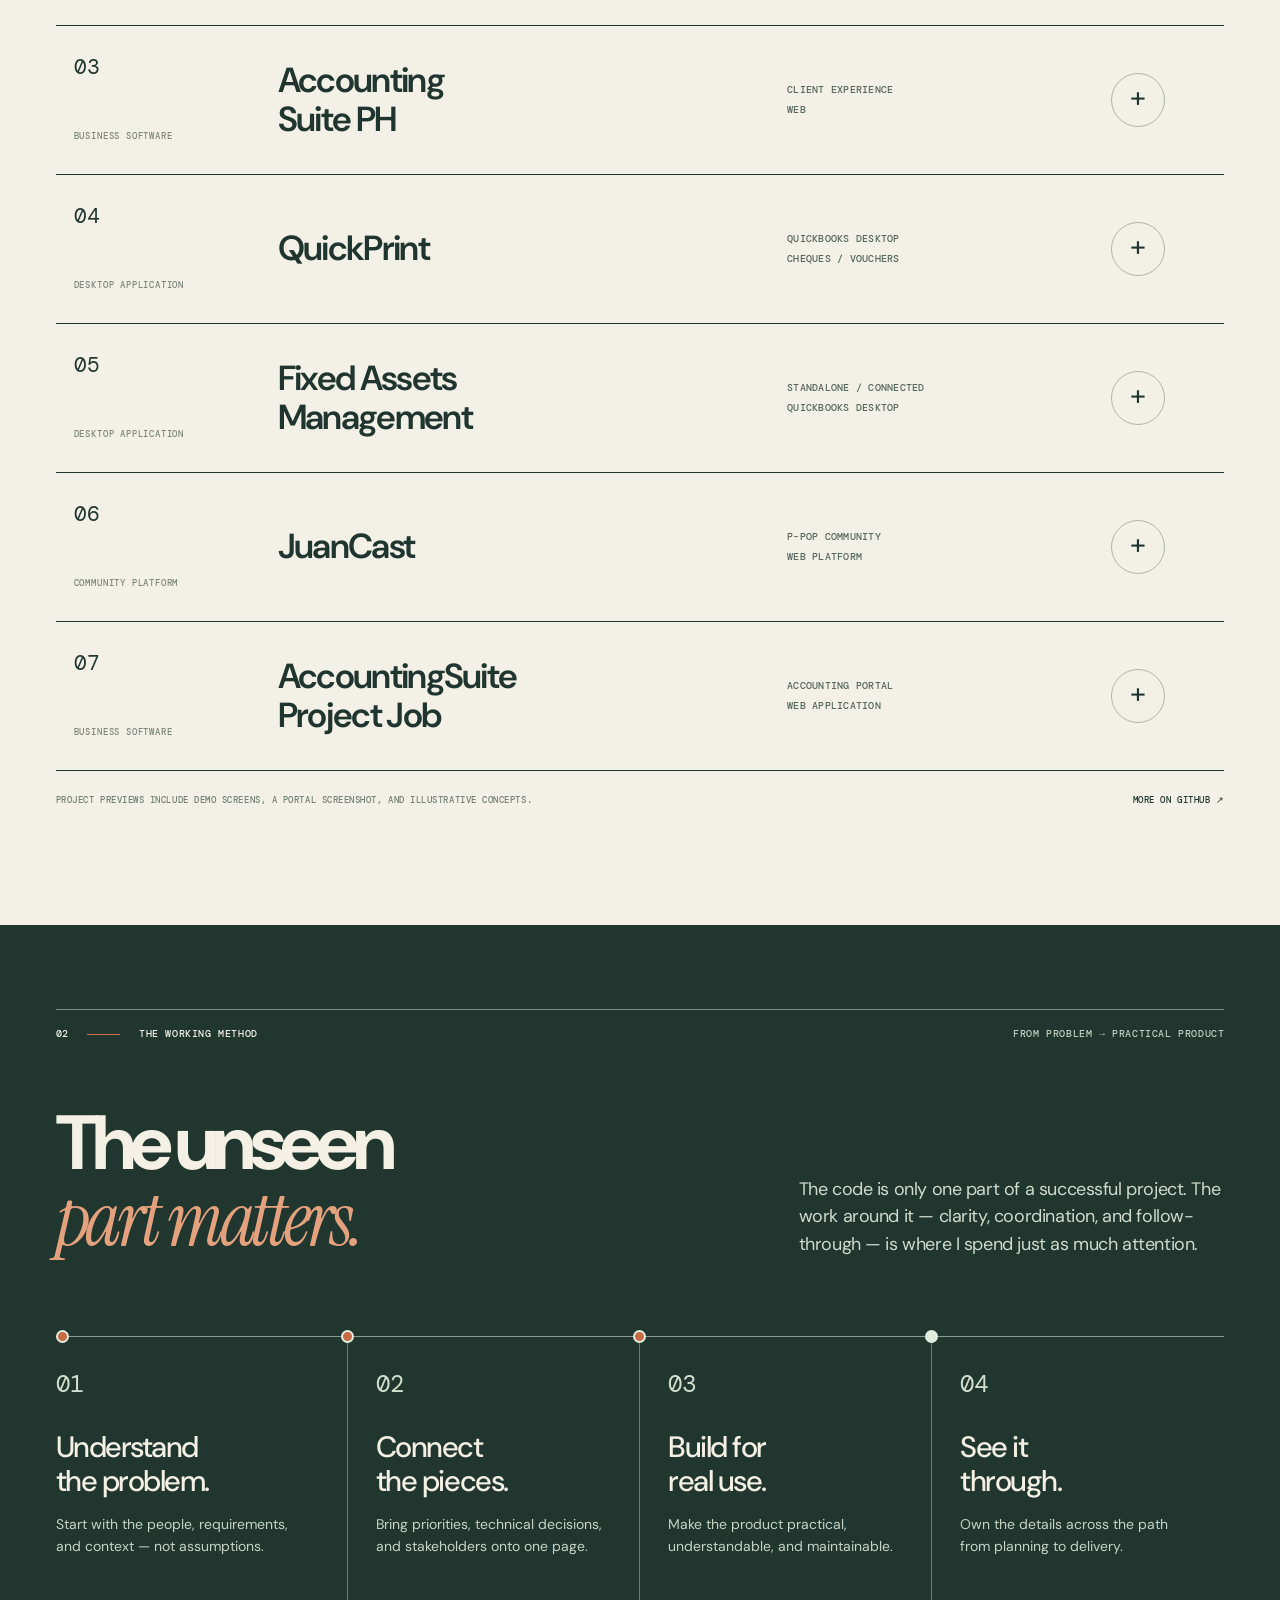
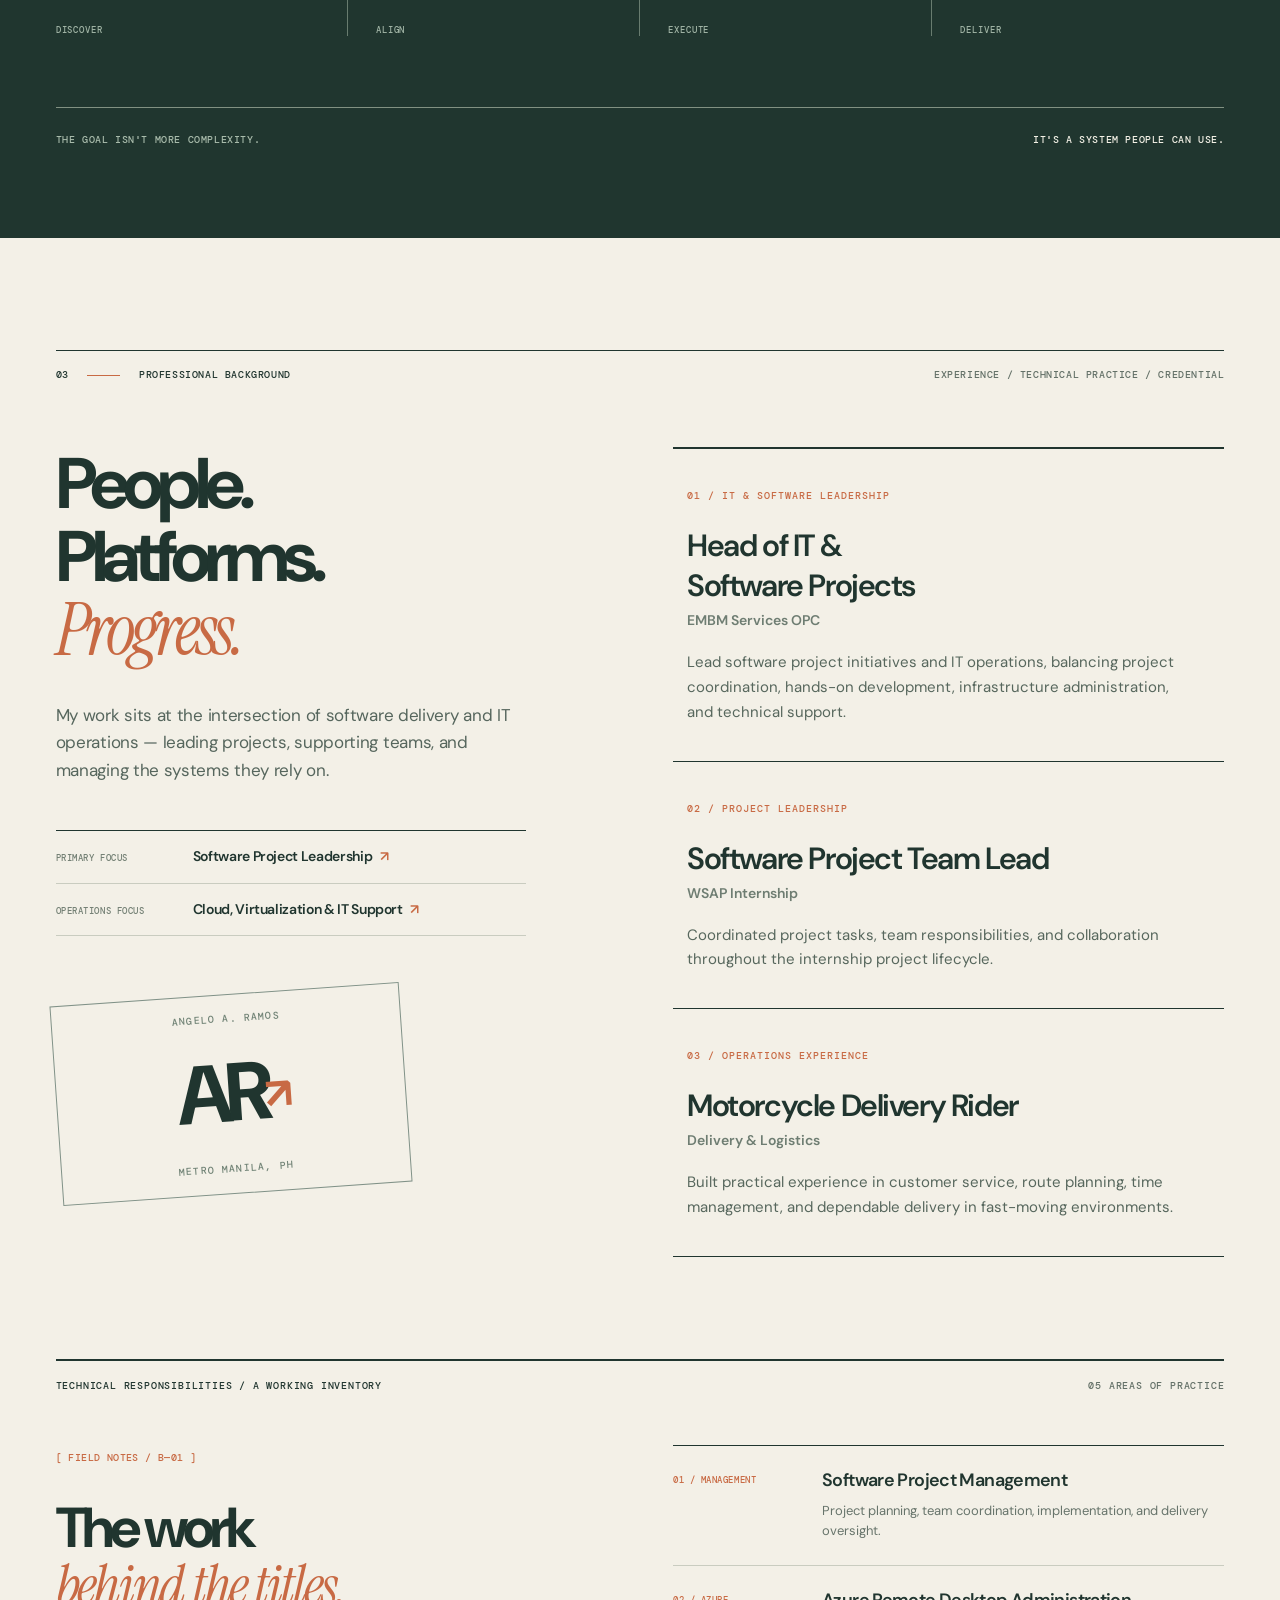
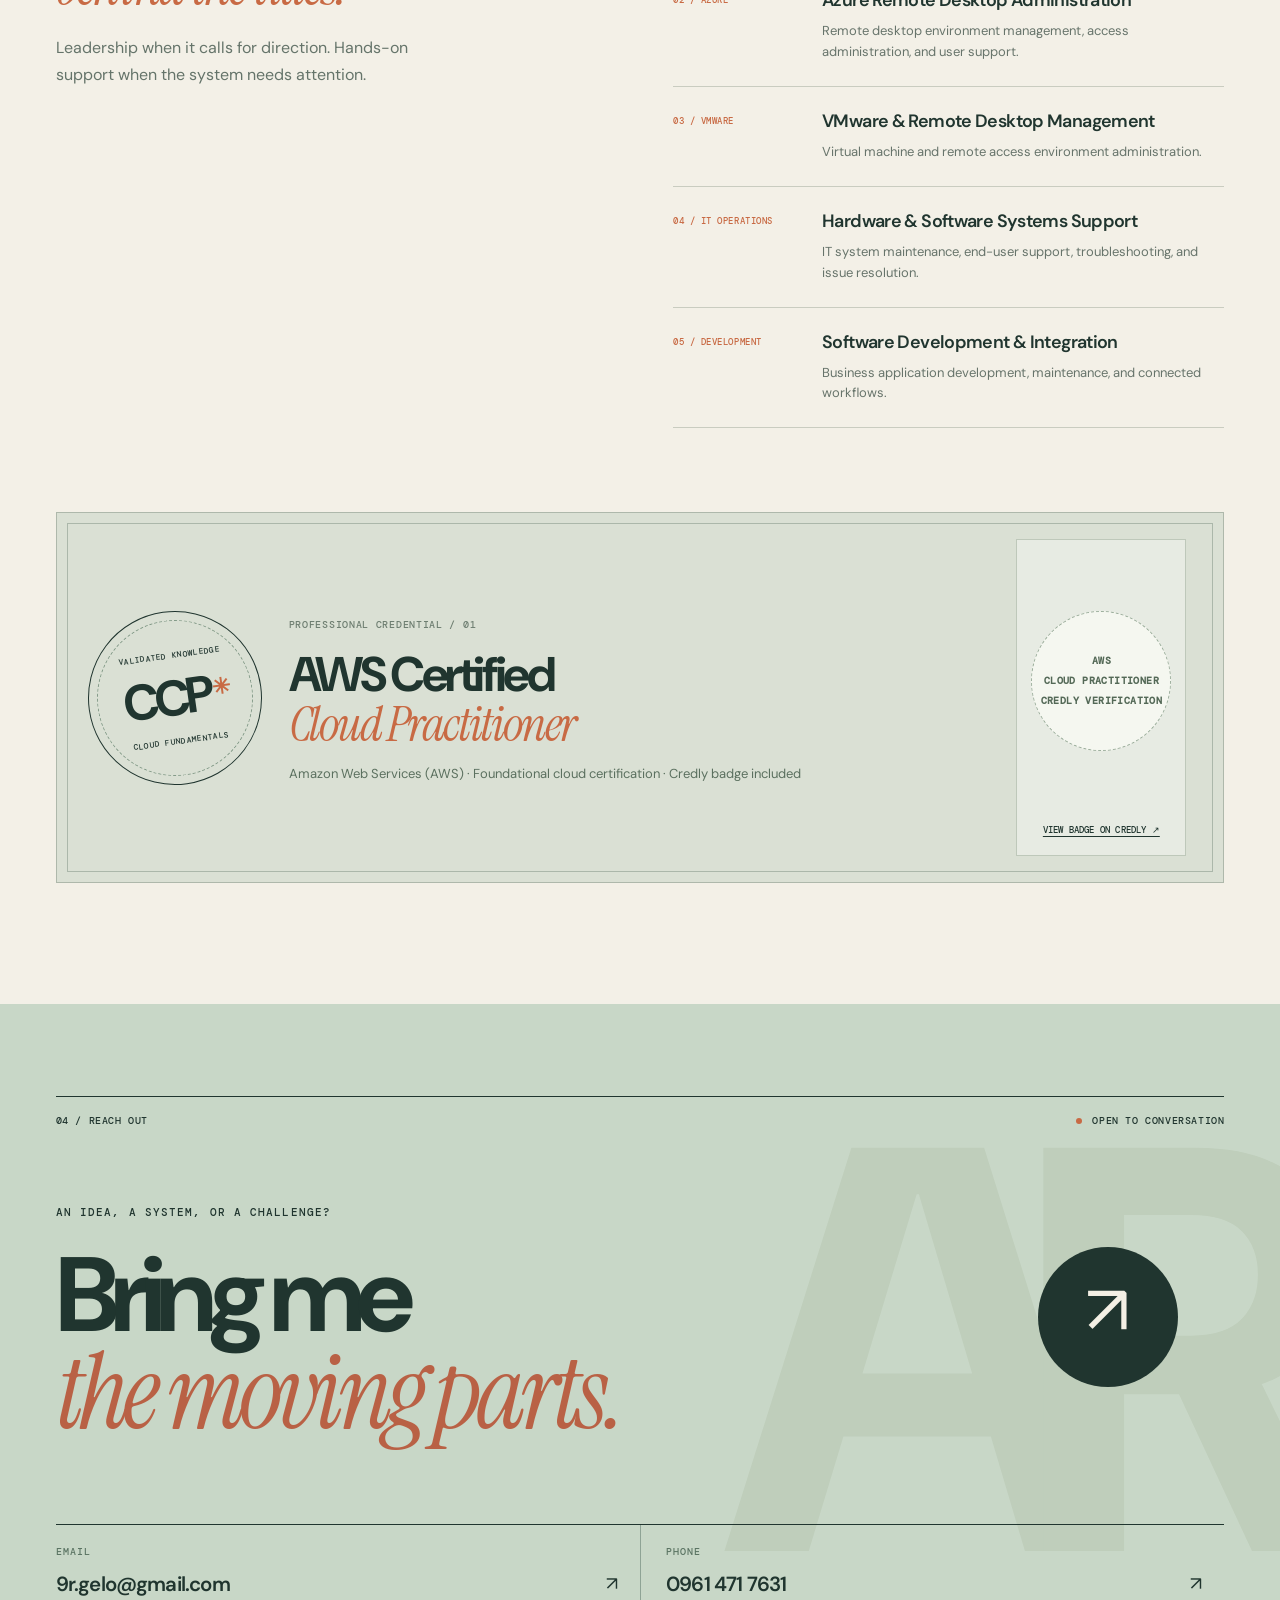
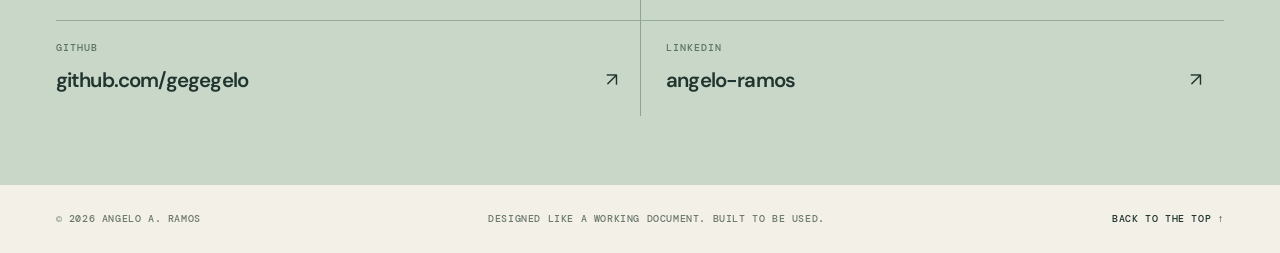
==== commit 96f977de: "Show LMS and AccountingSuite snapshots in expanded project entries" ====
--- a/index.html
+++ b/index.html
@@ -84,9 +84,18 @@
         <div class="section-heading"><h2 id="projects-heading">A record of<br><em>real-world work.</em></h2><div class="section-intro"><span class="section-intro-index">[ ANNOTATION ]</span><p>Education. Public health. Business operations. Community platforms. Different contexts, connected by the same question: <strong>what needs to work better?</strong></p><div class="accordion-hint"><span class="hint-symbol">+</span> SELECT A RECORD TO EXPLORE THE PROJECT</div></div></div>
         <div class="archive-head"><span>NO. / DISCIPLINE</span><span>PROJECT / SYSTEM</span><span>REFERENCE</span><span>OPEN</span></div>
         <div class="archive" id="project-archive">
-          <details class="case-file" id="deped-lms" open>
+          <details class="case-file" id="deped-lms">
             <summary><span class="case-index"><b>01</b><small>EDUCATION</small></span><span class="case-title">DepEd Learning<br>Management System</span><span class="case-ref">LEARNING PLATFORM<br><small>~2023</small></span><span class="case-control" aria-hidden="true"><span>+</span></span></summary>
-            <div class="case-body case-body-text"><div class="case-writeup"><div class="case-type">THE SYSTEM / 01</div><p>An education-platform project for Filipino teachers. The uploaded project files contain an early PHP front end with a home page, DepEd information, news template, and account screens. Explore these original sections in an interactive, read-only exhibit; the missing backend prevents live sign-in and course use.</p><div class="case-info"><div><span>CAPACITY</span><strong>Project Manager / Developer</strong></div><div><span>CONTEXT</span><strong>Education · Web platform</strong></div></div><a class="case-action case-explorer" href="lms-explorer/index.html" target="_blank" rel="noopener noreferrer">BROWSE THE LMS PROTOTYPE <span aria-hidden="true">↗</span></a></div></div>
+            <div class="case-body">
+              <figure class="case-preview">
+                <button class="preview-launch" type="button" data-preview="deped-lms" aria-label="Enlarge snapshot of Landing page of the read-only DepEd LMS walkthrough">
+                  <img src="assets/previews/deped-lms-source.png" alt="Landing page of the read-only DepEd LMS walkthrough" loading="lazy" width="1500" height="880">
+                  <span class="preview-plate">PLATE 01 / READ-ONLY PROTOTYPE</span>
+                  <span class="preview-open">VIEW SNAPSHOT <span aria-hidden="true">↗</span></span>
+                </button>
+                <figcaption class="preview-caption"><span>READ-ONLY PROTOTYPE</span><span>01 SNAPSHOT</span></figcaption>
+              </figure>
+              <div class="case-writeup"><div class="case-type">THE SYSTEM / 01</div><p>An education-platform project for Filipino teachers. The uploaded project files contain an early PHP front end with a home page, DepEd information, news template, and account screens. Explore these original sections in an interactive, read-only exhibit; the missing backend prevents live sign-in and course use.</p><div class="case-info"><div><span>CAPACITY</span><strong>Project Manager / Developer</strong></div><div><span>CONTEXT</span><strong>Education · Web platform</strong></div></div><a class="case-action case-explorer" href="lms-explorer/index.html" target="_blank" rel="noopener noreferrer">BROWSE THE LMS PROTOTYPE <span aria-hidden="true">↗</span></a></div></div>
           </details>
           <details class="case-file">
             <summary><span class="case-index"><b>02</b><small>PUBLIC HEALTH</small></span><span class="case-title">Jeepney Passenger<br>Contact Tracing</span><span class="case-ref">SAN JOSE CITY<br><small>NUEVA ECIJA</small></span><span class="case-control" aria-hidden="true"><span>+</span></span></summary>
@@ -156,7 +165,15 @@
               <span class="case-ref">ACCOUNTING PORTAL<br><small>WEB APPLICATION</small></span>
               <span class="case-control" aria-hidden="true"><span>+</span></span>
             </summary>
-            <div class="case-body case-body-text">
+            <div class="case-body">
+              <figure class="case-preview">
+                <button class="preview-launch" type="button" data-preview="acs-project-job" aria-label="Enlarge snapshot of Public AccountingSuite Project Job sign-in screen">
+                  <img src="assets/previews/acs-project-job.png" alt="Public AccountingSuite Project Job sign-in screen" loading="lazy" width="1500" height="880">
+                  <span class="preview-plate">PLATE 07 / PORTAL SIGN-IN SCREEN</span>
+                  <span class="preview-open">VIEW SNAPSHOT <span aria-hidden="true">↗</span></span>
+                </button>
+                <figcaption class="preview-caption"><span>PORTAL SIGN-IN SCREEN</span><span>01 SNAPSHOT</span></figcaption>
+              </figure>
               <div class="case-writeup">
                 <div class="case-type">THE SYSTEM / 07</div>
                 <p>A browser-based entry point for the AccountingSuite Project Job system. The portal uses 1C:Enterprise and requires users to sign in.</p>
@@ -165,7 +182,7 @@
             </div>
           </details>
         </div>
-        <div class="archive-foot"><span>LMS ARCHIVE: SOURCE-BASED RECONSTRUCTION. OTHER PROJECT IMAGES: ILLUSTRATIVE CONCEPTS.</span><a href="https://github.com/gegegelo" target="_blank" rel="noopener noreferrer">MORE ON GITHUB <span aria-hidden="true">↗</span></a></div>
+        <div class="archive-foot"><span>PROJECT PREVIEWS INCLUDE DEMO SCREENS, A PORTAL SCREENSHOT, AND ILLUSTRATIVE CONCEPTS.</span><a href="https://github.com/gegegelo" target="_blank" rel="noopener noreferrer">MORE ON GITHUB <span aria-hidden="true">↗</span></a></div>
       </section>
 
       <section class="section method-section" id="method" aria-labelledby="method-heading">
--- a/styles.css
+++ b/styles.css
@@ -111,7 +111,6 @@
 .case-file[open] .case-control{background:var(--orange);border-color:var(--orange);color:white}
 .case-file[open] .case-control span{transform:rotate(45deg) translateY(-1px)}
 .case-body{display:grid;grid-template-columns:1.08fr .92fr;gap:0;border-left:1px solid var(--line);border-right:1px solid var(--line);background:var(--paper-light)}
-.case-body-text{grid-template-columns:1fr}
 .case-art{min-height:367px;position:relative;overflow:hidden;display:flex;flex-direction:column;padding:20px 24px 17px;border-right:1px solid var(--line)}
 .case-art::after{content:'';position:absolute;inset:0;pointer-events:none;opacity:.25;background-image:repeating-linear-gradient(0deg,transparent 0,transparent 23px,rgba(28,57,46,.08) 24px)}
 .art-meta,.art-footer{position:relative;z-index:2;display:flex;justify-content:space-between;font:500 9px/1.5 var(--mono);letter-spacing:.07em;color:var(--ink);gap:8px}
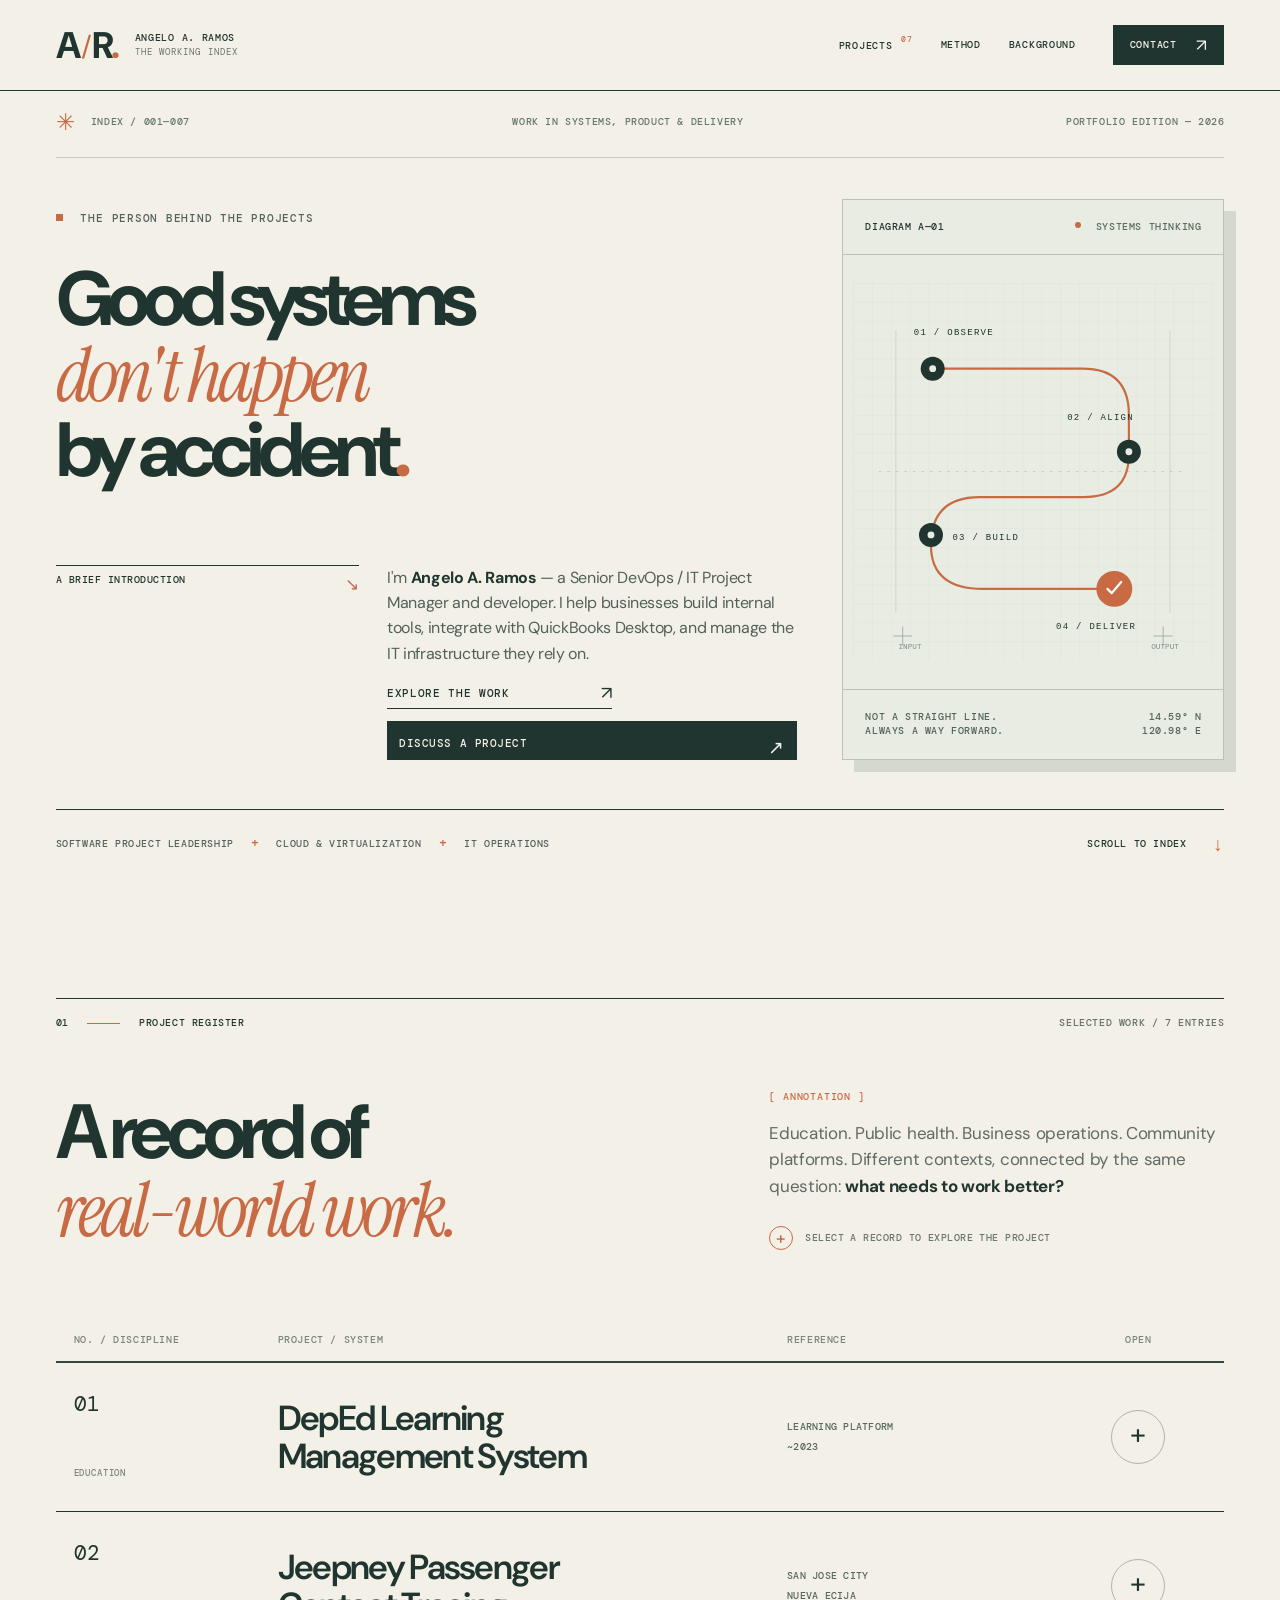
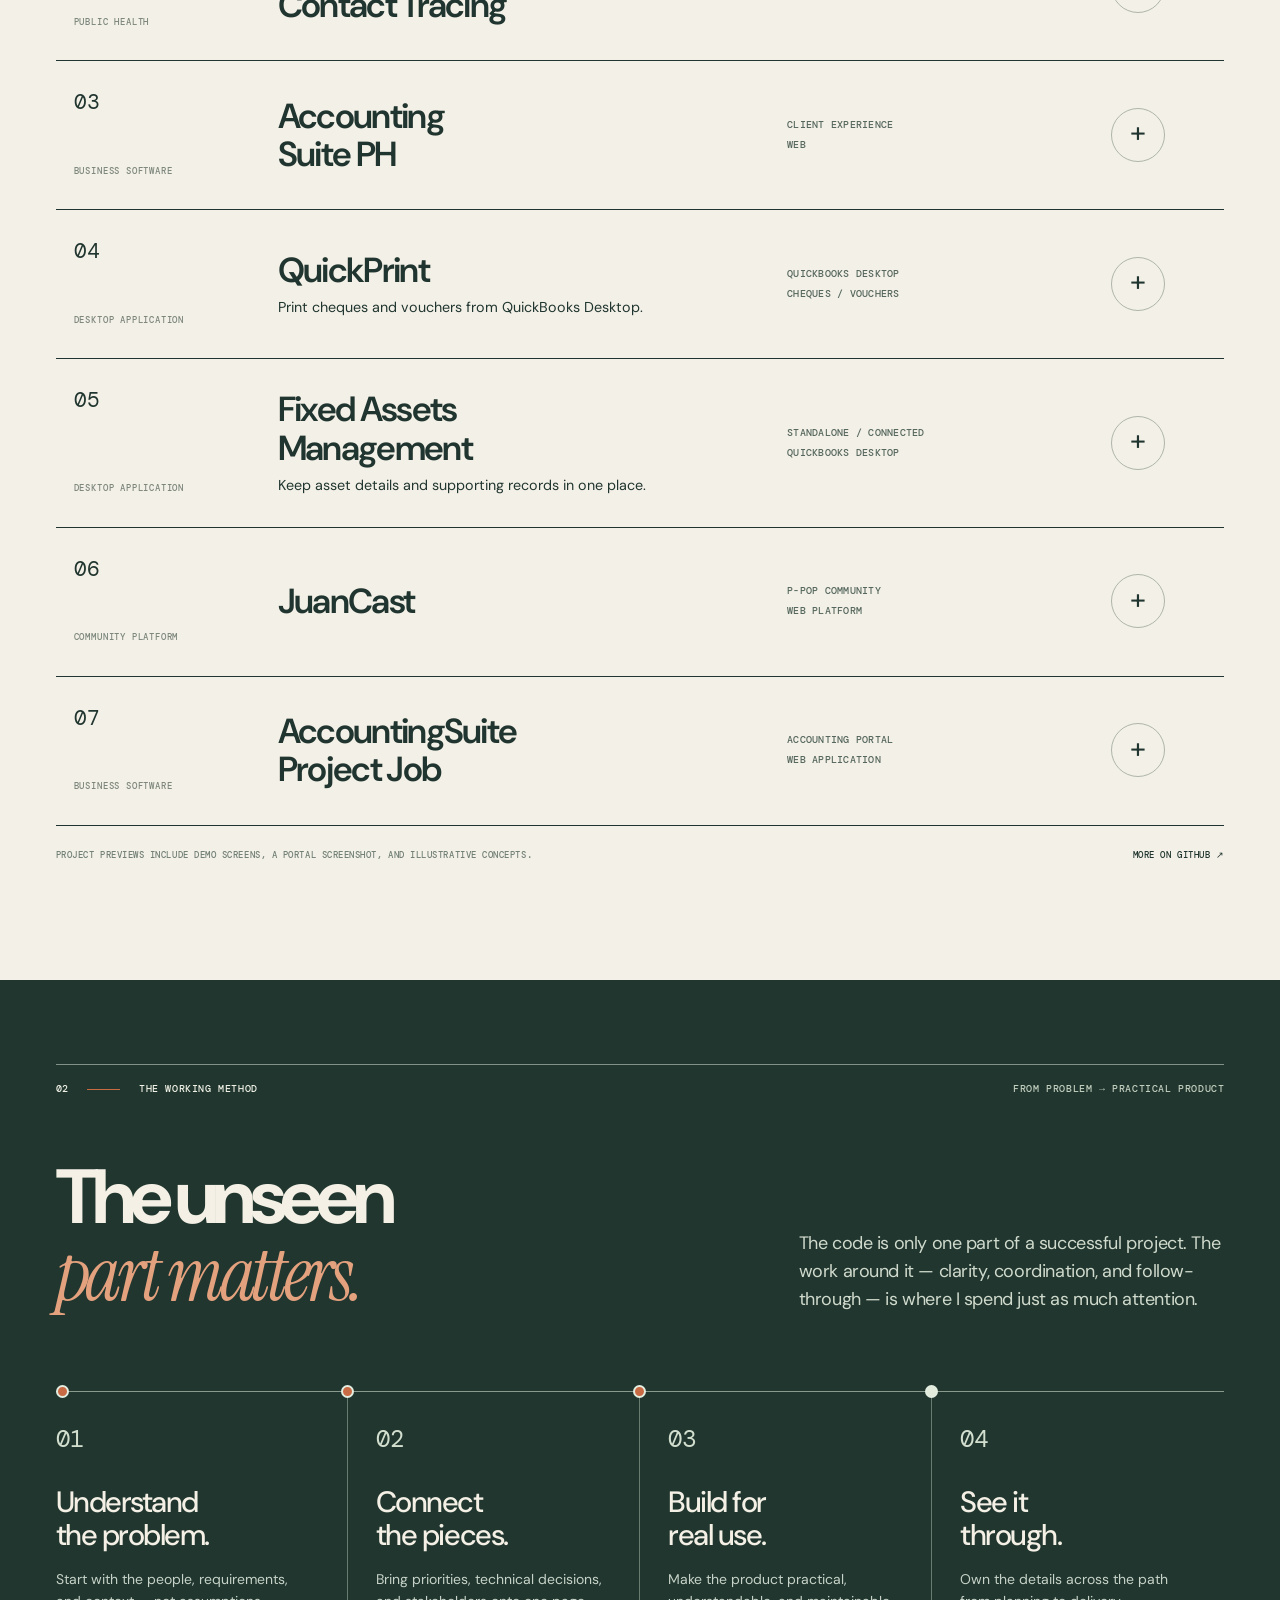
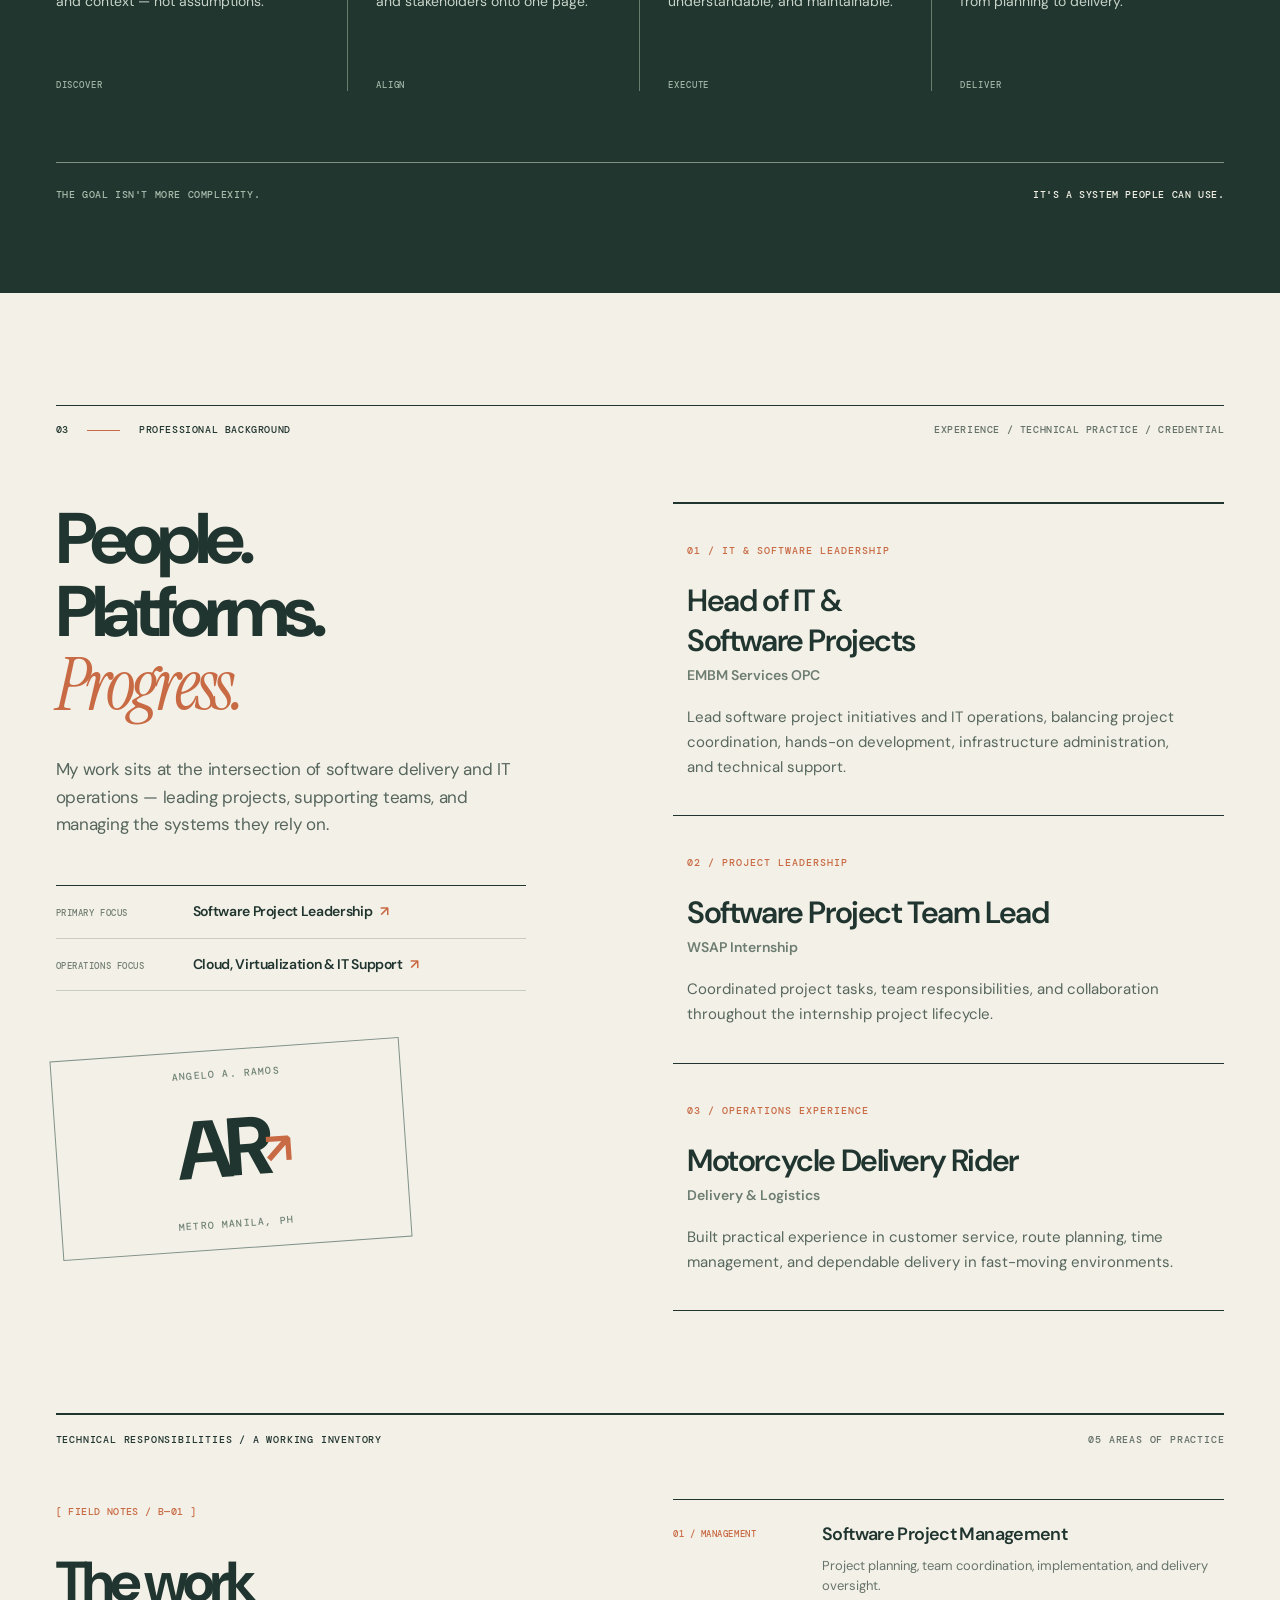
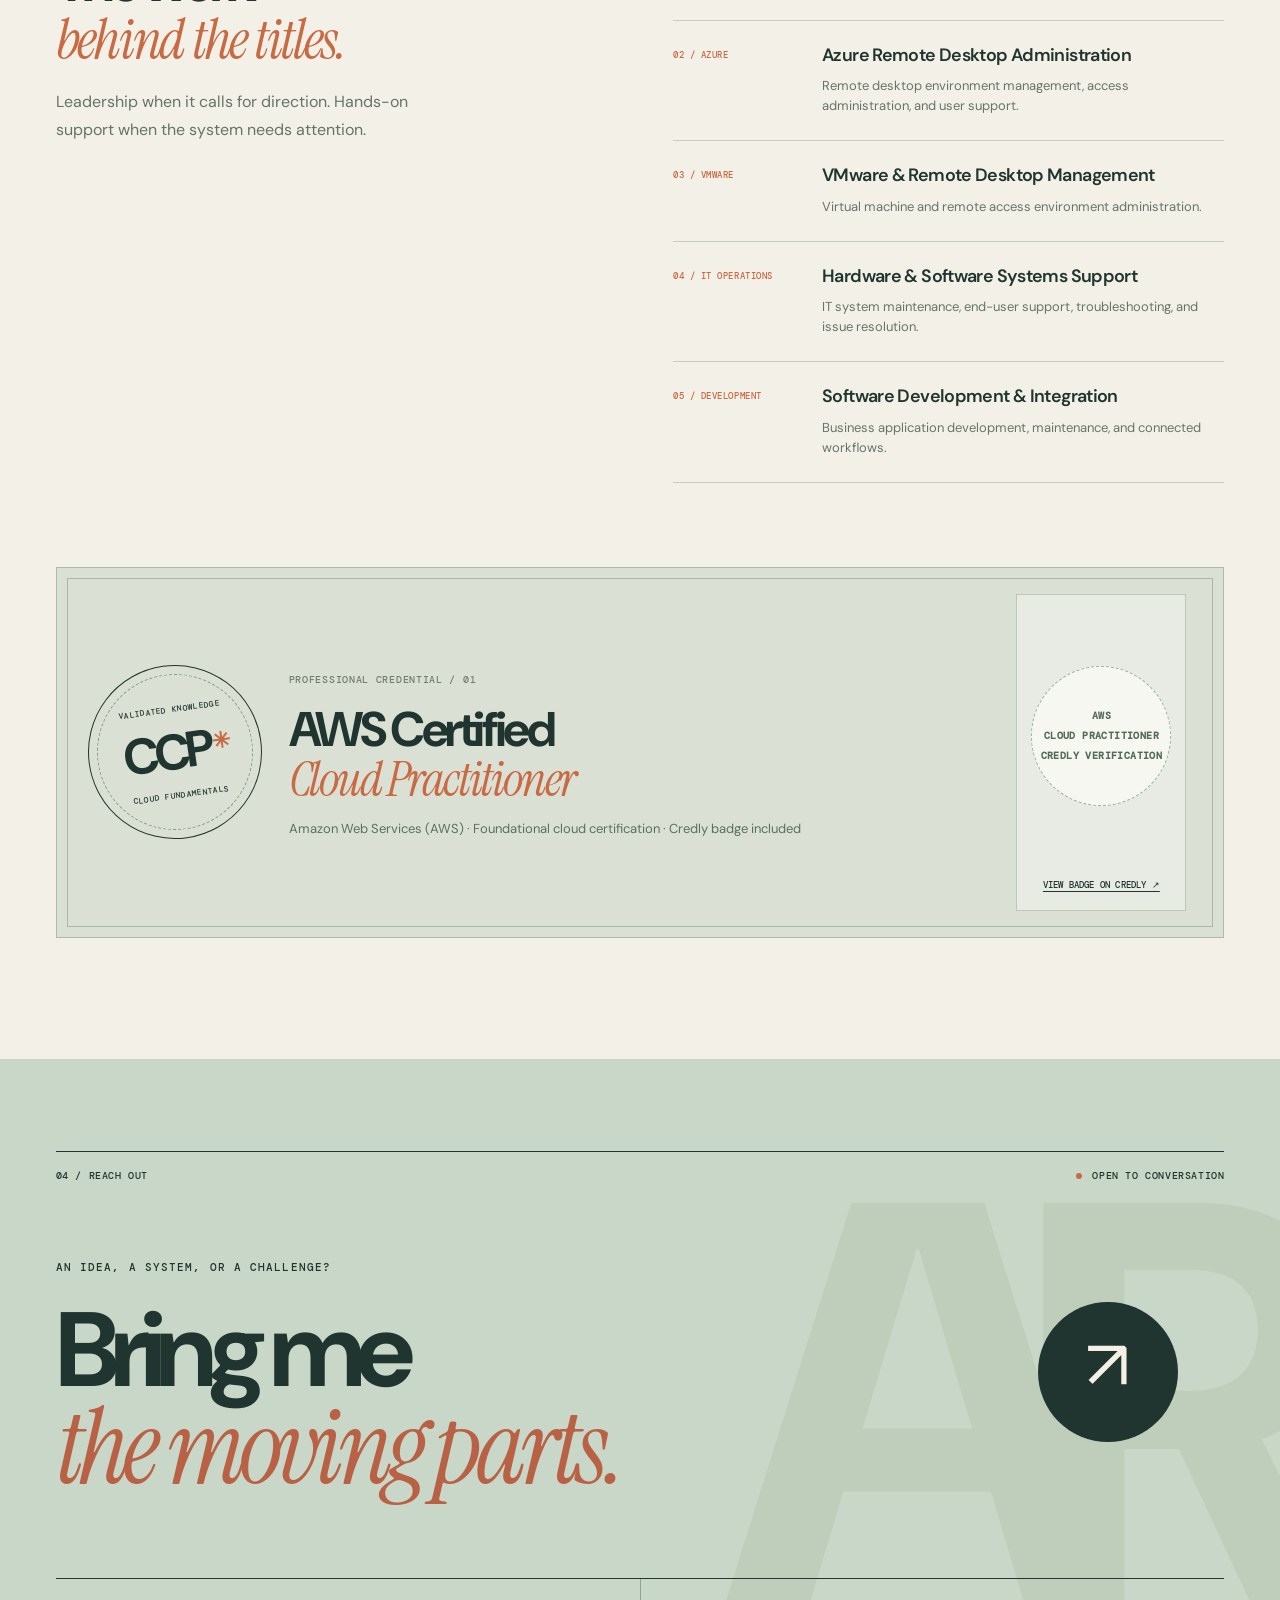
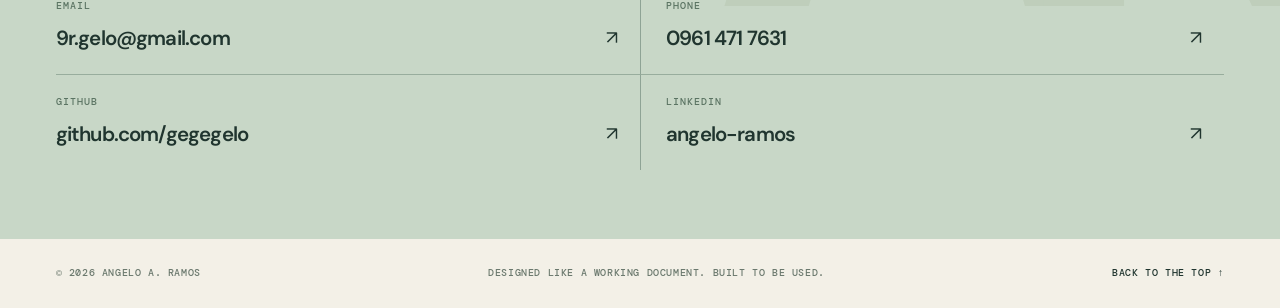
==== commit 674ebed8: "Clarify client services and feature QuickPrint case study" ====
--- a/index.html
+++ b/index.html
@@ -45,7 +45,11 @@
             <h1 id="hero-heading">Good systems<br><em>don't happen</em><br>by accident<span class="period">.</span></h1>
             <div class="hero-copy-bottom">
               <div class="intro-label">A BRIEF INTRODUCTION <span aria-hidden="true">↘</span></div>
-              <div class="intro-text"><p>I'm <strong>Angelo A. Ramos</strong> — a Senior DevOps / IT Project Manager and developer. I connect software delivery, IT infrastructure, and the people who depend on both.</p><a href="#projects" class="text-link">EXPLORE THE WORK <span aria-hidden="true">↗</span></a></div>
+              <div class="intro-text"><p>I'm <strong>Angelo A. Ramos</strong> — a Senior DevOps / IT Project Manager and developer. I help businesses build internal tools, integrate with QuickBooks Desktop, and manage the IT infrastructure they rely on.</p>
+                <div class="hero-actions">
+                  <a href="#projects" class="text-link">EXPLORE THE WORK <span aria-hidden="true">↗</span></a>
+                  <a href="#contact" class="case-action">DISCUSS A PROJECT <span aria-hidden="true">↗</span></a>
+                </div></div>
             </div>
           </div>
           <aside class="hero-drawing" aria-label="Diagram of an iterative project delivery process">
@@ -120,7 +124,7 @@
     </figure><div class="case-writeup"><div class="case-type">THE SYSTEM / 03</div><p>A public website for Accounting Suite PH customers. It gives users a starting point for accessing the accounting platform and its financial workflows.</p><div class="case-info"><div><span>CAPACITY</span><strong>Project Manager / Developer</strong></div><div><span>CONTEXT</span><strong>Accounting · Client-facing web</strong></div></div><a class="case-action" href="https://accountingsuiteph.embm-services.com/" target="_blank" rel="noopener noreferrer">VISIT THE WEBSITE <span aria-hidden="true">↗</span></a></div></div>
           </details>
           <details class="case-file">
-            <summary><span class="case-index"><b>04</b><small>DESKTOP APPLICATION</small></span><span class="case-title">QuickPrint</span><span class="case-ref">QUICKBOOKS DESKTOP<br><small>CHEQUES / VOUCHERS</small></span><span class="case-control" aria-hidden="true"><span>+</span></span></summary>
+            <summary><span class="case-index"><b>04</b><small>DESKTOP APPLICATION</small></span><span class="case-title">QuickPrint<span class="case-teaser">Print cheques and vouchers from QuickBooks Desktop.</span></span><span class="case-ref">QUICKBOOKS DESKTOP<br><small>CHEQUES / VOUCHERS</small></span><span class="case-control" aria-hidden="true"><span>+</span></span></summary>
             <div class="case-body"><figure class="case-preview" aria-label="QuickPrint interface previews">
       <button class="preview-launch" type="button" data-preview="quickprint" data-slide="0" aria-label="Open QuickPrint snapshot preview">
         <img src="assets/previews/quickprint-cheque.png" alt="Illustrative cheque printing interface study for QuickPrint; not an actual screenshot" loading="lazy" width="1500" height="880">
@@ -131,10 +135,16 @@
       <div class="preview-strip" aria-label="Alternate snapshot views"><button type="button" class="preview-mini" data-preview="quickprint" data-slide="0" aria-label="View QuickPrint — Cheque printing snapshot">
           <img src="assets/previews/quickprint-cheque.png" alt="" loading="lazy" width="1500" height="880"><span>01 / CHEQUE PRINTING</span></button><button type="button" class="preview-mini" data-preview="quickprint" data-slide="1" aria-label="View QuickPrint — Voucher printing snapshot">
           <img src="assets/previews/quickprint-voucher.png" alt="" loading="lazy" width="1500" height="880"><span>02 / VOUCHER PRINTING</span></button></div>
-    </figure><div class="case-writeup"><div class="case-type">THE SYSTEM / 04</div><p>A desktop application for teams that print cheques and vouchers from QuickBooks Desktop. It simplifies document preparation and gives both document types consistent, print-ready layouts.</p><div class="case-info"><div><span>CAPACITY</span><strong>Project Manager / Developer</strong></div><div><span>CONTEXT</span><strong>QuickBooks · Print automation</strong></div></div><span class="case-private">PRIVATE PROJECT / NO PUBLIC LINK</span></div></div>
-          </details>
-          <details class="case-file">
-            <summary><span class="case-index"><b>05</b><small>DESKTOP APPLICATION</small></span><span class="case-title">Fixed Assets<br>Management</span><span class="case-ref">STANDALONE / CONNECTED<br><small>QUICKBOOKS DESKTOP</small></span><span class="case-control" aria-hidden="true"><span>+</span></span></summary>
+    </figure><div class="case-writeup"><div class="case-type">CASE STUDY / 04</div>
+                <dl class="case-study">
+                  <div><dt>The problem</dt><dd>Teams using QuickBooks Desktop need to prepare cheques and vouchers in consistent layouts before printing.</dd></div>
+                  <div><dt>My role</dt><dd>I managed the project and helped develop QuickPrint as a desktop application for both document types.</dd></div>
+                  <div><dt>The workflow</dt><dd>QuickPrint turns QuickBooks Desktop records into print-ready cheque and voucher layouts. The two concept previews show how each document type is prepared.</dd></div>
+                </dl>
+                <div class="case-info"><div><span>CAPACITY</span><strong>Project Manager / Developer</strong></div><div><span>CONTEXT</span><strong>QuickBooks · Print automation</strong></div></div><span class="case-private">PRIVATE PROJECT / NO PUBLIC LINK</span></div></div>
+          </details>
+          <details class="case-file">
+            <summary><span class="case-index"><b>05</b><small>DESKTOP APPLICATION</small></span><span class="case-title">Fixed Assets<br>Management<span class="case-teaser">Keep asset details and supporting records in one place.</span></span><span class="case-ref">STANDALONE / CONNECTED<br><small>QUICKBOOKS DESKTOP</small></span><span class="case-control" aria-hidden="true"><span>+</span></span></summary>
             <div class="case-body"><figure class="case-preview" aria-label="Fixed Assets Management interface previews">
       <button class="preview-launch" type="button" data-preview="assets" data-slide="0" aria-label="Open Fixed Assets Management snapshot preview">
         <img src="assets/previews/fixed-assets-register.png" alt="Illustrative asset register interface study for Fixed Assets Management; not an actual screenshot" loading="lazy" width="1500" height="880">
@@ -176,7 +186,7 @@
               </figure>
               <div class="case-writeup">
                 <div class="case-type">THE SYSTEM / 07</div>
-                <p>A browser-based entry point for the AccountingSuite Project Job system. The portal uses 1C:Enterprise and requires users to sign in.</p>
+                <p>The AccountingSuite Project Job portal provides browser access to a 1C:Enterprise application. The snapshot shows the public sign-in screen, where authorized users enter their credentials to open the application.</p>
                 <a class="case-action" href="https://acsprojectjob.embm-services.com/" target="_blank" rel="noopener noreferrer">OPEN THE WEB PORTAL <span aria-hidden="true">↗</span></a>
               </div>
             </div>
--- a/styles.css
+++ b/styles.css
@@ -60,6 +60,9 @@
 .intro-label span{font-size:17px;color:var(--orange)}
 .intro-text p{font-size:clamp(16px,1.21vw,20px);line-height:1.58;max-width:415px;letter-spacing:-.022em;color:#526259}
 .intro-text p strong{font-weight:700;color:var(--ink)}
+.hero-actions{display:flex;flex-wrap:wrap;align-items:center;gap:12px 20px;margin-top:22px}
+.hero-actions .text-link{margin-top:0}
+.hero-actions .case-action{background:var(--ink);color:var(--paper);padding-inline:12px}
 .text-link{display:inline-flex;justify-content:space-between;min-width:225px;gap:35px;padding-bottom:9px;margin-top:28px;border-bottom:1px solid var(--ink);text-decoration:none;font:500 11px/1 var(--mono);letter-spacing:.06em;transition:color .2s}
 .text-link:hover{color:var(--orange)}
 .text-link span{font:400 18px/10px var(--sans)}
@@ -103,6 +106,7 @@
 .case-index small{font:500 9px/1.4 var(--mono);letter-spacing:.09em;color:#7d877c}
 .case-file[open] .case-index small{color:#d4ddd2}
 .case-title{font-size:clamp(29px,2.72vw,44px);line-height:1.1;font-weight:600;letter-spacing:-.048em;padding-right:12px}
+.case-teaser{display:block;margin-top:8px;font-size:clamp(13px,1.12vw,16px);line-height:1.4;font-weight:400;letter-spacing:normal}
 .case-ref{font:500 10px/2 var(--mono);letter-spacing:.025em;color:#56675d}
 .case-ref small{font-size:10px;letter-spacing:.025em}
 .case-file[open] .case-ref{color:#d7e0d2}
@@ -118,6 +122,9 @@
 .case-writeup{padding:39px clamp(28px,3.8vw,68px) 33px;display:flex;flex-direction:column;justify-content:space-between;align-items:flex-start;gap:27px}
 .case-type{font:500 10px/1.4 var(--mono);letter-spacing:.09em;color:var(--orange)}
 .case-writeup>p{font-size:clamp(18px,1.32vw,22px);line-height:1.55;letter-spacing:-.026em;max-width:530px}
+.case-study{display:grid;gap:14px;margin:0;max-width:530px}
+.case-study dt{font-weight:700;margin-bottom:3px}
+.case-study dd{margin:0;line-height:1.55}
 .case-info{border-top:1px solid #cad0c4;padding-top:16px;display:flex;gap:28px 38px;flex-wrap:wrap;width:100%}
 .case-info>div{display:flex;flex-direction:column;gap:7px}
 .case-info span{font:500 9px/1 var(--mono);letter-spacing:.1em;color:#8c958b}
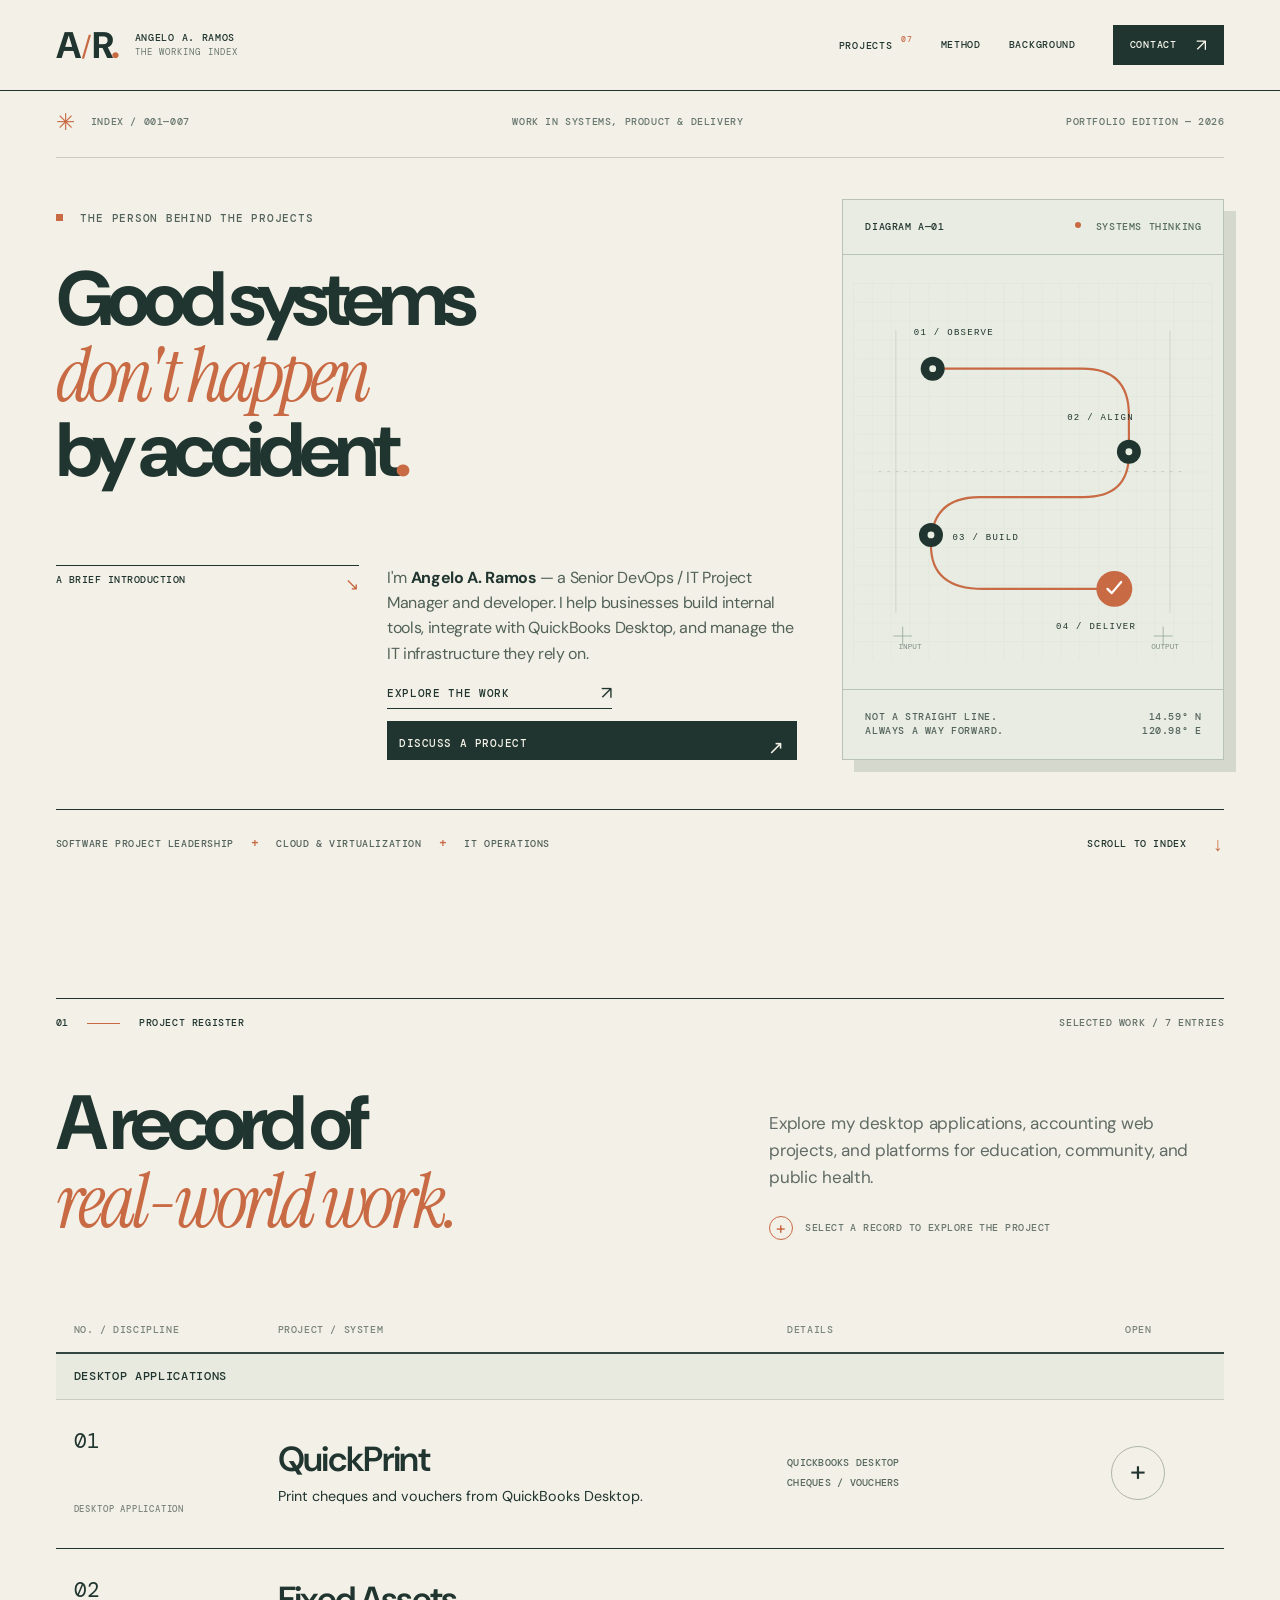
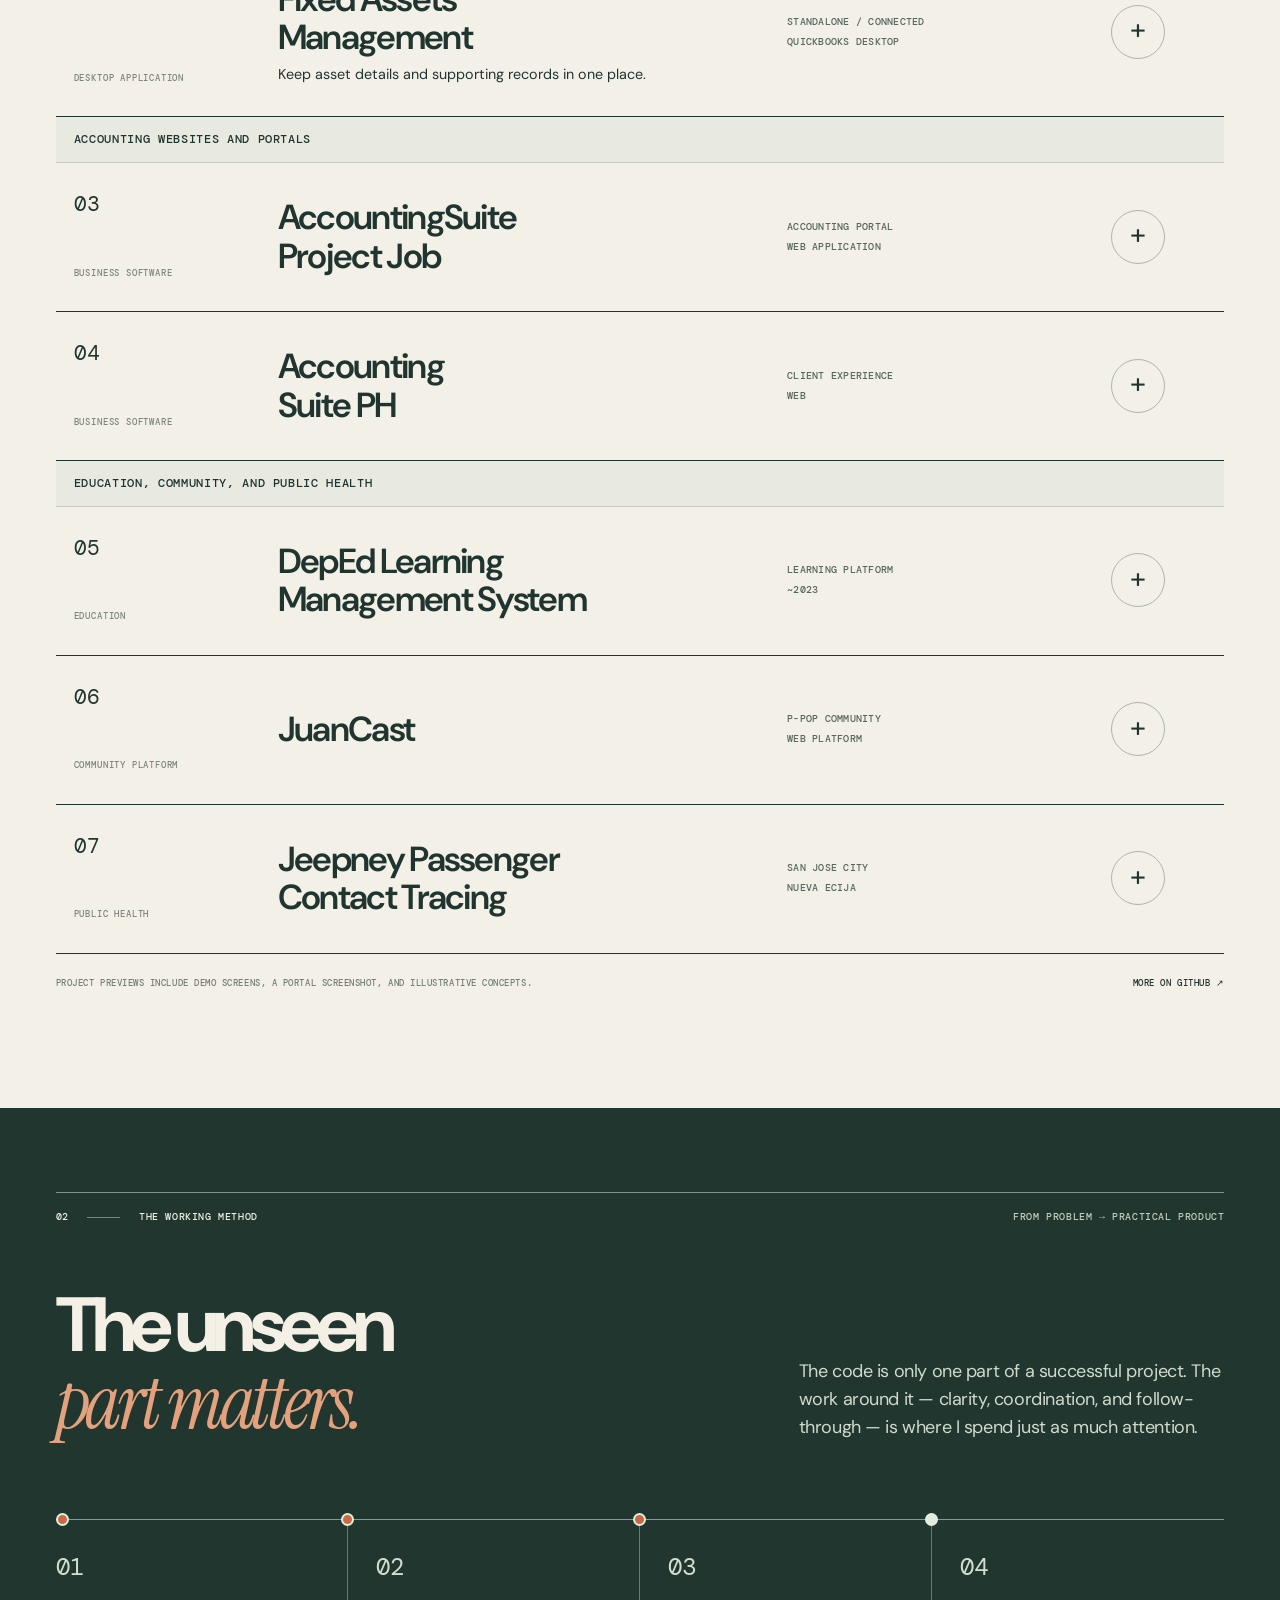
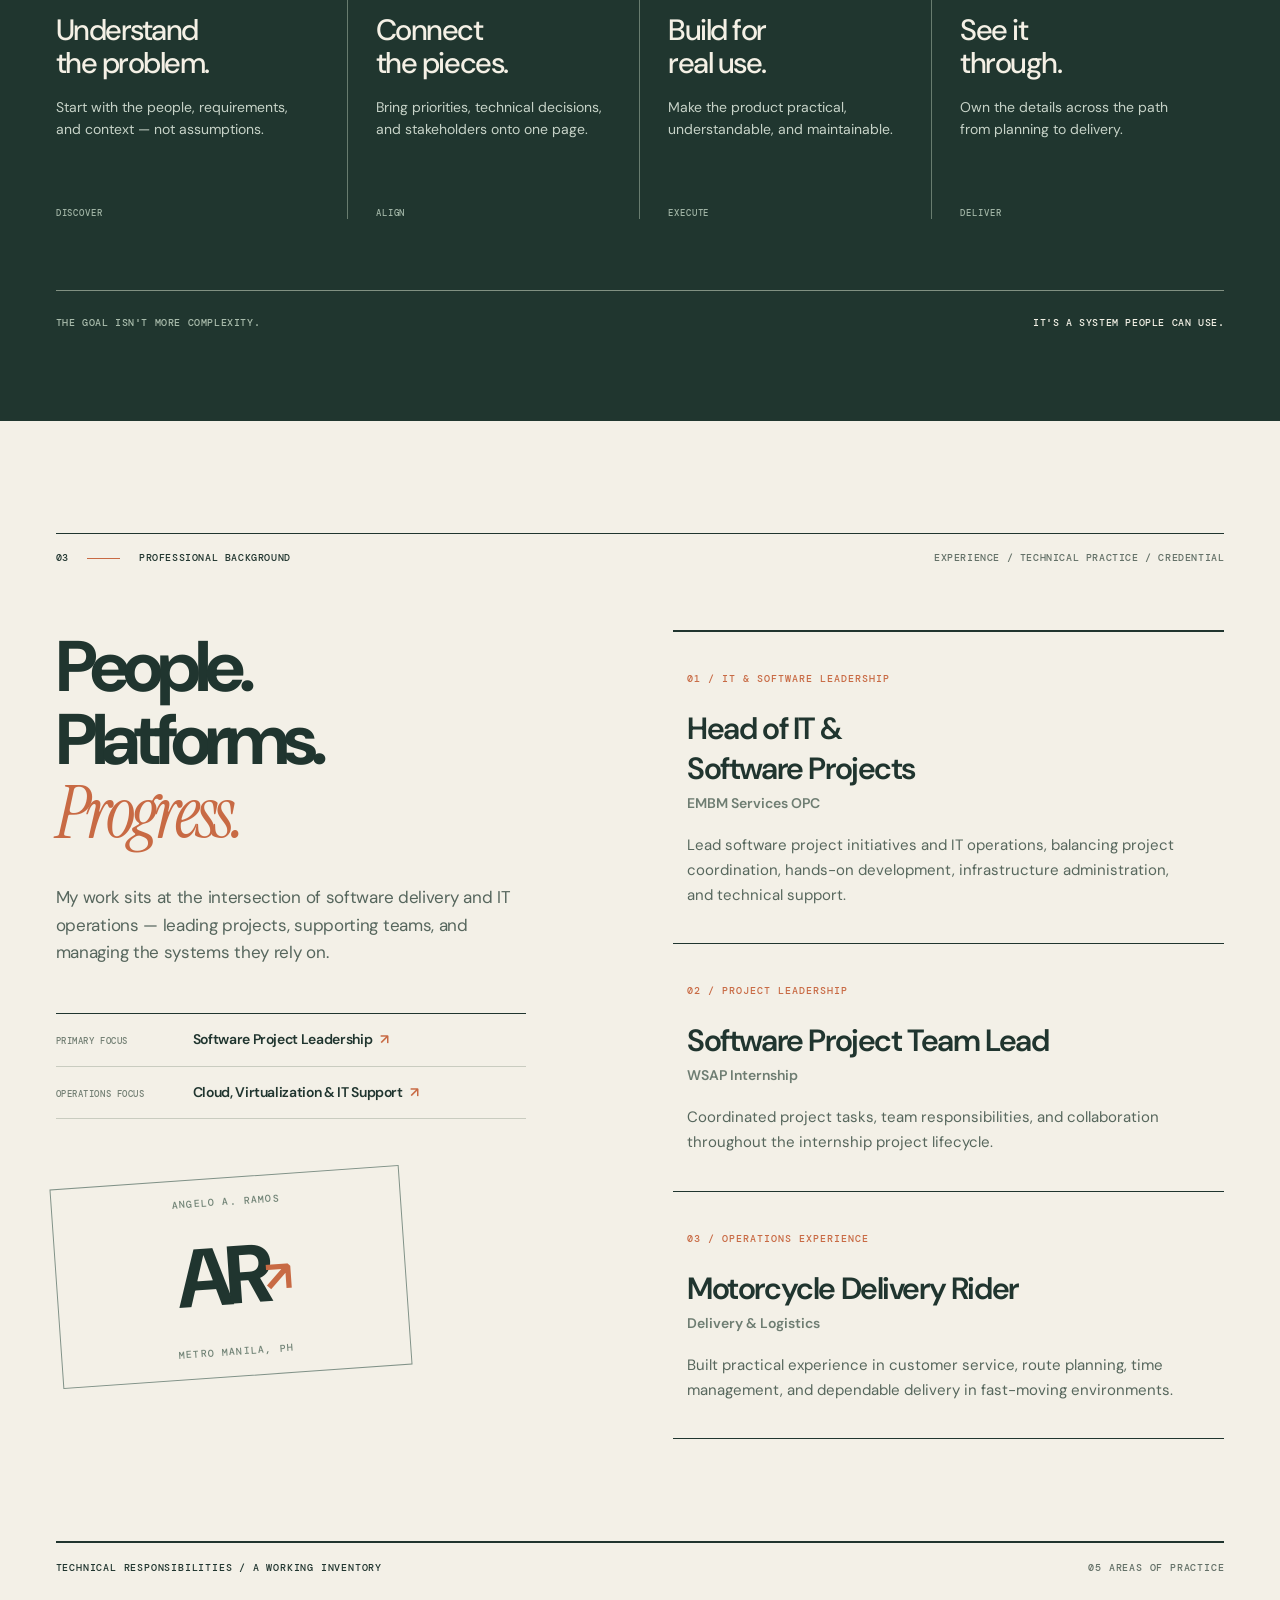
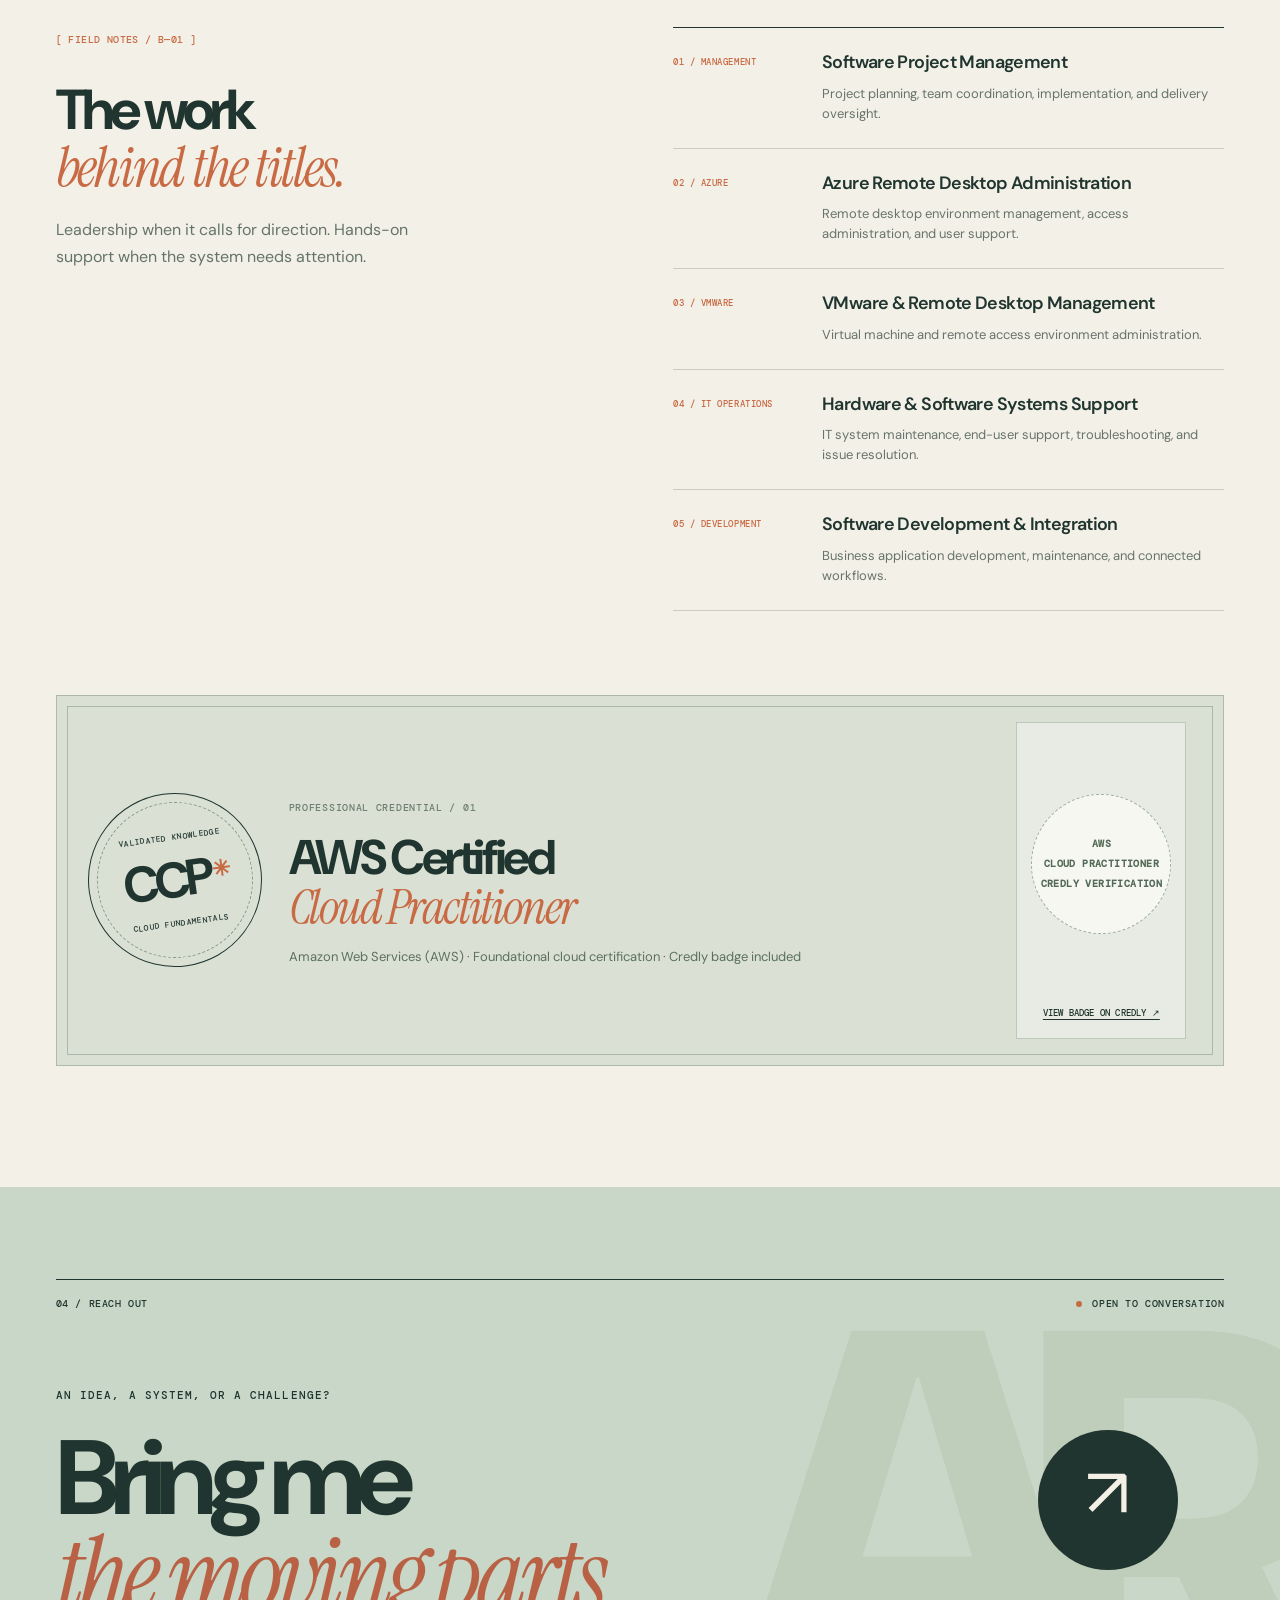
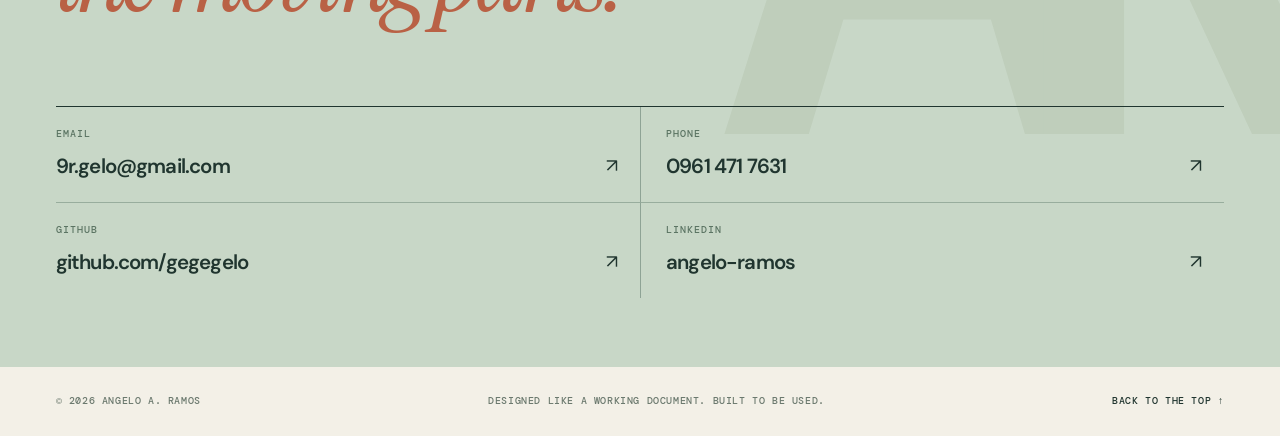
==== commit fe1b26b2: "Group portfolio projects and streamline descriptions" ====
--- a/index.html
+++ b/index.html
@@ -85,92 +85,47 @@
 
       <section id="projects" class="section projects-section" aria-labelledby="projects-heading">
         <div class="section-eyebrow"><span>01 <i></i> PROJECT REGISTER</span><span class="section-right-meta">SELECTED WORK / 7 ENTRIES</span></div>
-        <div class="section-heading"><h2 id="projects-heading">A record of<br><em>real-world work.</em></h2><div class="section-intro"><span class="section-intro-index">[ ANNOTATION ]</span><p>Education. Public health. Business operations. Community platforms. Different contexts, connected by the same question: <strong>what needs to work better?</strong></p><div class="accordion-hint"><span class="hint-symbol">+</span> SELECT A RECORD TO EXPLORE THE PROJECT</div></div></div>
-        <div class="archive-head"><span>NO. / DISCIPLINE</span><span>PROJECT / SYSTEM</span><span>REFERENCE</span><span>OPEN</span></div>
+        <div class="section-heading"><h2 id="projects-heading">A record of<br><em>real-world work.</em></h2><div class="section-intro"><p>Explore my desktop applications, accounting web projects, and platforms for education, community, and public health.</p><div class="accordion-hint"><span class="hint-symbol">+</span> SELECT A RECORD TO EXPLORE THE PROJECT</div></div></div>
+        <div class="archive-head"><span>NO. / DISCIPLINE</span><span>PROJECT / SYSTEM</span><span>DETAILS</span><span>OPEN</span></div>
         <div class="archive" id="project-archive">
-          <details class="case-file" id="deped-lms">
-            <summary><span class="case-index"><b>01</b><small>EDUCATION</small></span><span class="case-title">DepEd Learning<br>Management System</span><span class="case-ref">LEARNING PLATFORM<br><small>~2023</small></span><span class="case-control" aria-hidden="true"><span>+</span></span></summary>
-            <div class="case-body">
-              <figure class="case-preview">
-                <button class="preview-launch" type="button" data-preview="deped-lms" aria-label="Enlarge snapshot of Landing page of the read-only DepEd LMS walkthrough">
-                  <img src="assets/previews/deped-lms-source.png" alt="Landing page of the read-only DepEd LMS walkthrough" loading="lazy" width="1500" height="880">
-                  <span class="preview-plate">PLATE 01 / READ-ONLY PROTOTYPE</span>
-                  <span class="preview-open">VIEW SNAPSHOT <span aria-hidden="true">↗</span></span>
-                </button>
-                <figcaption class="preview-caption"><span>READ-ONLY PROTOTYPE</span><span>01 SNAPSHOT</span></figcaption>
-              </figure>
-              <div class="case-writeup"><div class="case-type">THE SYSTEM / 01</div><p>An education-platform project for Filipino teachers. The uploaded project files contain an early PHP front end with a home page, DepEd information, news template, and account screens. Explore these original sections in an interactive, read-only exhibit; the missing backend prevents live sign-in and course use.</p><div class="case-info"><div><span>CAPACITY</span><strong>Project Manager / Developer</strong></div><div><span>CONTEXT</span><strong>Education · Web platform</strong></div></div><a class="case-action case-explorer" href="lms-explorer/index.html" target="_blank" rel="noopener noreferrer">BROWSE THE LMS PROTOTYPE <span aria-hidden="true">↗</span></a></div></div>
-          </details>
-          <details class="case-file">
-            <summary><span class="case-index"><b>02</b><small>PUBLIC HEALTH</small></span><span class="case-title">Jeepney Passenger<br>Contact Tracing</span><span class="case-ref">SAN JOSE CITY<br><small>NUEVA ECIJA</small></span><span class="case-control" aria-hidden="true"><span>+</span></span></summary>
-            <div class="case-body"><figure class="case-preview" aria-label="Jeepney Passenger Contact Tracing interface previews">
-      <button class="preview-launch" type="button" data-preview="jeepney" data-slide="0" aria-label="Open Jeepney Passenger Contact Tracing snapshot preview">
-        <img src="assets/previews/jeepney-tracing.png" alt="Illustrative trip register interface study for Jeepney Passenger Contact Tracing; not an actual screenshot" loading="lazy" width="1500" height="880">
-        <span class="preview-plate">PLATE 02 / INTERFACE STUDY</span>
-        <span class="preview-open">VIEW PREVIEW <span aria-hidden="true">↗</span></span>
-      </button>
-      <figcaption class="preview-caption"><span>ILLUSTRATIVE UI / SAMPLE DATA</span><span>01 SNAPSHOT</span></figcaption>
-    </figure><div class="case-writeup"><div class="case-type">THE SYSTEM / 02</div><p>A passenger logging system for jeepney trips in San Jose City, Nueva Ecija. It links passenger records to trips to support COVID-19 contact tracing.</p><div class="case-info"><div><span>CAPACITY</span><strong>Project Manager / Developer</strong></div><div><span>CONTEXT</span><strong>Public health · Transport</strong></div></div><span class="case-private">PRIVATE PROJECT / NO PUBLIC LINK</span></div></div>
-          </details>
-          <details class="case-file">
-            <summary><span class="case-index"><b>03</b><small>BUSINESS SOFTWARE</small></span><span class="case-title">Accounting<br>Suite PH</span><span class="case-ref">CLIENT EXPERIENCE<br><small>WEB</small></span><span class="case-control" aria-hidden="true"><span>+</span></span></summary>
-            <div class="case-body"><figure class="case-preview" aria-label="Accounting Suite PH interface previews">
-      <button class="preview-launch" type="button" data-preview="accounting" data-slide="0" aria-label="Open Accounting Suite PH snapshot preview">
-        <img src="assets/previews/accounting-suite.png" alt="Illustrative client gateway interface study for Accounting Suite PH; not an actual screenshot" loading="lazy" width="1500" height="880">
-        <span class="preview-plate">PLATE 03 / INTERFACE STUDY</span>
-        <span class="preview-open">VIEW PREVIEW <span aria-hidden="true">↗</span></span>
-      </button>
-      <figcaption class="preview-caption"><span>ILLUSTRATIVE UI / SAMPLE DATA</span><span>01 SNAPSHOT</span></figcaption>
-    </figure><div class="case-writeup"><div class="case-type">THE SYSTEM / 03</div><p>A public website for Accounting Suite PH customers. It gives users a starting point for accessing the accounting platform and its financial workflows.</p><div class="case-info"><div><span>CAPACITY</span><strong>Project Manager / Developer</strong></div><div><span>CONTEXT</span><strong>Accounting · Client-facing web</strong></div></div><a class="case-action" href="https://accountingsuiteph.embm-services.com/" target="_blank" rel="noopener noreferrer">VISIT THE WEBSITE <span aria-hidden="true">↗</span></a></div></div>
-          </details>
-          <details class="case-file">
-            <summary><span class="case-index"><b>04</b><small>DESKTOP APPLICATION</small></span><span class="case-title">QuickPrint<span class="case-teaser">Print cheques and vouchers from QuickBooks Desktop.</span></span><span class="case-ref">QUICKBOOKS DESKTOP<br><small>CHEQUES / VOUCHERS</small></span><span class="case-control" aria-hidden="true"><span>+</span></span></summary>
+          <h3 class="archive-group">Desktop applications</h3>
+          <details class="case-file">
+            <summary><span class="case-index"><b>01</b><small>DESKTOP APPLICATION</small></span><span class="case-title">QuickPrint<span class="case-teaser">Print cheques and vouchers from QuickBooks Desktop.</span></span><span class="case-ref">QUICKBOOKS DESKTOP<br><small>CHEQUES / VOUCHERS</small></span><span class="case-control" aria-hidden="true"><span>+</span></span></summary>
             <div class="case-body"><figure class="case-preview" aria-label="QuickPrint interface previews">
       <button class="preview-launch" type="button" data-preview="quickprint" data-slide="0" aria-label="Open QuickPrint snapshot preview">
         <img src="assets/previews/quickprint-cheque.png" alt="Illustrative cheque printing interface study for QuickPrint; not an actual screenshot" loading="lazy" width="1500" height="880">
-        <span class="preview-plate">PLATE 04 / INTERFACE STUDY</span>
+        <span class="preview-plate">PLATE 01 / INTERFACE STUDY</span>
         <span class="preview-open">VIEW PREVIEW <span aria-hidden="true">↗</span></span>
       </button>
       <figcaption class="preview-caption"><span>ILLUSTRATIVE UI / SAMPLE DATA</span><span>02 SNAPSHOTS</span></figcaption>
       <div class="preview-strip" aria-label="Alternate snapshot views"><button type="button" class="preview-mini" data-preview="quickprint" data-slide="0" aria-label="View QuickPrint — Cheque printing snapshot">
           <img src="assets/previews/quickprint-cheque.png" alt="" loading="lazy" width="1500" height="880"><span>01 / CHEQUE PRINTING</span></button><button type="button" class="preview-mini" data-preview="quickprint" data-slide="1" aria-label="View QuickPrint — Voucher printing snapshot">
           <img src="assets/previews/quickprint-voucher.png" alt="" loading="lazy" width="1500" height="880"><span>02 / VOUCHER PRINTING</span></button></div>
-    </figure><div class="case-writeup"><div class="case-type">CASE STUDY / 04</div>
+    </figure><div class="case-writeup"><div class="case-type">CASE STUDY</div>
                 <dl class="case-study">
                   <div><dt>The problem</dt><dd>Teams using QuickBooks Desktop need to prepare cheques and vouchers in consistent layouts before printing.</dd></div>
-                  <div><dt>My role</dt><dd>I managed the project and helped develop QuickPrint as a desktop application for both document types.</dd></div>
-                  <div><dt>The workflow</dt><dd>QuickPrint turns QuickBooks Desktop records into print-ready cheque and voucher layouts. The two concept previews show how each document type is prepared.</dd></div>
+                  <div><dt>The workflow</dt><dd>QuickPrint formats records for printing. The concept previews show the separate cheque and voucher layouts.</dd></div>
                 </dl>
-                <div class="case-info"><div><span>CAPACITY</span><strong>Project Manager / Developer</strong></div><div><span>CONTEXT</span><strong>QuickBooks · Print automation</strong></div></div><span class="case-private">PRIVATE PROJECT / NO PUBLIC LINK</span></div></div>
-          </details>
-          <details class="case-file">
-            <summary><span class="case-index"><b>05</b><small>DESKTOP APPLICATION</small></span><span class="case-title">Fixed Assets<br>Management<span class="case-teaser">Keep asset details and supporting records in one place.</span></span><span class="case-ref">STANDALONE / CONNECTED<br><small>QUICKBOOKS DESKTOP</small></span><span class="case-control" aria-hidden="true"><span>+</span></span></summary>
+                <div class="case-info"><div><span>MY ROLE</span><strong>Project Manager / Developer</strong></div></div><span class="case-private">PRIVATE PROJECT</span></div></div>
+          </details>
+          <details class="case-file">
+            <summary><span class="case-index"><b>02</b><small>DESKTOP APPLICATION</small></span><span class="case-title">Fixed Assets<br>Management<span class="case-teaser">Keep asset details and supporting records in one place.</span></span><span class="case-ref">STANDALONE / CONNECTED<br><small>QUICKBOOKS DESKTOP</small></span><span class="case-control" aria-hidden="true"><span>+</span></span></summary>
             <div class="case-body"><figure class="case-preview" aria-label="Fixed Assets Management interface previews">
       <button class="preview-launch" type="button" data-preview="assets" data-slide="0" aria-label="Open Fixed Assets Management snapshot preview">
         <img src="assets/previews/fixed-assets-register.png" alt="Illustrative asset register interface study for Fixed Assets Management; not an actual screenshot" loading="lazy" width="1500" height="880">
-        <span class="preview-plate">PLATE 05 / INTERFACE STUDY</span>
+        <span class="preview-plate">PLATE 02 / INTERFACE STUDY</span>
         <span class="preview-open">VIEW PREVIEW <span aria-hidden="true">↗</span></span>
       </button>
       <figcaption class="preview-caption"><span>ILLUSTRATIVE UI / SAMPLE DATA</span><span>02 SNAPSHOTS</span></figcaption>
       <div class="preview-strip" aria-label="Alternate snapshot views"><button type="button" class="preview-mini" data-preview="assets" data-slide="0" aria-label="View Fixed Assets Management — Asset register snapshot">
           <img src="assets/previews/fixed-assets-register.png" alt="" loading="lazy" width="1500" height="880"><span>01 / ASSET REGISTER</span></button><button type="button" class="preview-mini" data-preview="assets" data-slide="1" aria-label="View Fixed Assets Management — Asset lifecycle snapshot">
           <img src="assets/previews/fixed-assets-detail.png" alt="" loading="lazy" width="1500" height="880"><span>02 / ASSET LIFECYCLE</span></button></div>
-    </figure><div class="case-writeup"><div class="case-type">THE SYSTEM / 05</div><p>A desktop application for keeping fixed asset details and supporting records together. Teams can run it on its own or connect it to QuickBooks Desktop.</p><div class="case-info"><div><span>CAPACITY</span><strong>Project Manager / Developer</strong></div><div><span>CONTEXT</span><strong>Asset tracking · Business systems</strong></div></div><span class="case-private">PRIVATE PROJECT / NO PUBLIC LINK</span></div></div>
-          </details>
-          <details class="case-file">
-            <summary><span class="case-index"><b>06</b><small>COMMUNITY PLATFORM</small></span><span class="case-title">JuanCast</span><span class="case-ref">P-POP COMMUNITY<br><small>WEB PLATFORM</small></span><span class="case-control" aria-hidden="true"><span>+</span></span></summary>
-            <div class="case-body"><figure class="case-preview" aria-label="JuanCast interface previews">
-      <button class="preview-launch" type="button" data-preview="juancast" data-slide="0" aria-label="Open JuanCast snapshot preview">
-        <img src="assets/previews/juancast.png" alt="Illustrative voting platform interface study for JuanCast; not an actual screenshot" loading="lazy" width="1500" height="880">
-        <span class="preview-plate">PLATE 06 / INTERFACE STUDY</span>
-        <span class="preview-open">VIEW PREVIEW <span aria-hidden="true">↗</span></span>
-      </button>
-      <figcaption class="preview-caption"><span>ILLUSTRATIVE UI / SAMPLE DATA</span><span>01 SNAPSHOT</span></figcaption>
-    </figure><div class="case-writeup"><div class="case-type">THE SYSTEM / 06</div><p>A P-pop fan platform where visitors can vote for their favorites, take part in community activities, and browse marketplace and event features.</p><div class="case-info"><div><span>CAPACITY</span><strong>Project Manager / Developer</strong></div><div><span>CONTEXT</span><strong>Voting · Community platform</strong></div></div><a class="case-action" href="https://juancast.ph/" target="_blank" rel="noopener noreferrer">VISIT JUANCAST <span aria-hidden="true">↗</span></a></div></div>
-          </details>
+    </figure><div class="case-writeup"><p>Teams can maintain their asset register independently or connect it to QuickBooks Desktop.</p><div class="case-info"><div><span>MY ROLE</span><strong>Project Manager / Developer</strong></div></div><span class="case-private">PRIVATE PROJECT</span></div></div>
+          </details>
+          <h3 class="archive-group">Accounting websites and portals</h3>
           <details class="case-file" id="acs-project-job">
             <summary>
-              <span class="case-index"><b>07</b><small>BUSINESS SOFTWARE</small></span>
+              <span class="case-index"><b>03</b><small>BUSINESS SOFTWARE</small></span>
               <span class="case-title">AccountingSuite<br>Project Job</span>
               <span class="case-ref">ACCOUNTING PORTAL<br><small>WEB APPLICATION</small></span>
               <span class="case-control" aria-hidden="true"><span>+</span></span>
@@ -179,17 +134,63 @@
               <figure class="case-preview">
                 <button class="preview-launch" type="button" data-preview="acs-project-job" aria-label="Enlarge snapshot of Public AccountingSuite Project Job sign-in screen">
                   <img src="assets/previews/acs-project-job.png" alt="Public AccountingSuite Project Job sign-in screen" loading="lazy" width="1500" height="880">
-                  <span class="preview-plate">PLATE 07 / PORTAL SIGN-IN SCREEN</span>
+                  <span class="preview-plate">PLATE 03 / PORTAL SIGN-IN SCREEN</span>
                   <span class="preview-open">VIEW SNAPSHOT <span aria-hidden="true">↗</span></span>
                 </button>
                 <figcaption class="preview-caption"><span>PORTAL SIGN-IN SCREEN</span><span>01 SNAPSHOT</span></figcaption>
               </figure>
               <div class="case-writeup">
-                <div class="case-type">THE SYSTEM / 07</div>
-                <p>The AccountingSuite Project Job portal provides browser access to a 1C:Enterprise application. The snapshot shows the public sign-in screen, where authorized users enter their credentials to open the application.</p>
+                <p>Authorized users can access the 1C:Enterprise application through their browser.</p>
                 <a class="case-action" href="https://acsprojectjob.embm-services.com/" target="_blank" rel="noopener noreferrer">OPEN THE WEB PORTAL <span aria-hidden="true">↗</span></a>
               </div>
             </div>
+          </details>
+          <details class="case-file">
+            <summary><span class="case-index"><b>04</b><small>BUSINESS SOFTWARE</small></span><span class="case-title">Accounting<br>Suite PH</span><span class="case-ref">CLIENT EXPERIENCE<br><small>WEB</small></span><span class="case-control" aria-hidden="true"><span>+</span></span></summary>
+            <div class="case-body"><figure class="case-preview" aria-label="Accounting Suite PH interface previews">
+      <button class="preview-launch" type="button" data-preview="accounting" data-slide="0" aria-label="Open Accounting Suite PH snapshot preview">
+        <img src="assets/previews/accounting-suite.png" alt="Illustrative client gateway interface study for Accounting Suite PH; not an actual screenshot" loading="lazy" width="1500" height="880">
+        <span class="preview-plate">PLATE 04 / INTERFACE STUDY</span>
+        <span class="preview-open">VIEW PREVIEW <span aria-hidden="true">↗</span></span>
+      </button>
+      <figcaption class="preview-caption"><span>ILLUSTRATIVE UI / SAMPLE DATA</span><span>01 SNAPSHOT</span></figcaption>
+    </figure><div class="case-writeup"><p>The public entry point for customers looking to access the Accounting Suite platform.</p><div class="case-info"><div><span>MY ROLE</span><strong>Project Manager / Developer</strong></div></div><a class="case-action" href="https://accountingsuiteph.embm-services.com/" target="_blank" rel="noopener noreferrer">VISIT THE WEBSITE <span aria-hidden="true">↗</span></a></div></div>
+          </details>
+          <h3 class="archive-group">Education, community, and public health</h3>
+          <details class="case-file" id="deped-lms">
+            <summary><span class="case-index"><b>05</b><small>EDUCATION</small></span><span class="case-title">DepEd Learning<br>Management System</span><span class="case-ref">LEARNING PLATFORM<br><small>~2023</small></span><span class="case-control" aria-hidden="true"><span>+</span></span></summary>
+            <div class="case-body">
+              <figure class="case-preview">
+                <button class="preview-launch" type="button" data-preview="deped-lms" aria-label="Enlarge snapshot of Landing page of the read-only DepEd LMS walkthrough">
+                  <img src="assets/previews/deped-lms-source.png" alt="Landing page of the read-only DepEd LMS walkthrough" loading="lazy" width="1500" height="880">
+                  <span class="preview-plate">PLATE 05 / READ-ONLY PROTOTYPE</span>
+                  <span class="preview-open">VIEW SNAPSHOT <span aria-hidden="true">↗</span></span>
+                </button>
+                <figcaption class="preview-caption"><span>READ-ONLY PROTOTYPE</span><span>01 SNAPSHOT</span></figcaption>
+              </figure>
+              <div class="case-writeup"><p>An early education portal for Filipino teachers. The read-only walkthrough includes the home page, DepEd information, news template, and account screens.</p><div class="case-info"><div><span>MY ROLE</span><strong>Project Manager / Developer</strong></div></div><a class="case-action case-explorer" href="lms-explorer/index.html" target="_blank" rel="noopener noreferrer">BROWSE THE LMS PROTOTYPE <span aria-hidden="true">↗</span></a></div></div>
+          </details>
+          <details class="case-file">
+            <summary><span class="case-index"><b>06</b><small>COMMUNITY PLATFORM</small></span><span class="case-title">JuanCast</span><span class="case-ref">P-POP COMMUNITY<br><small>WEB PLATFORM</small></span><span class="case-control" aria-hidden="true"><span>+</span></span></summary>
+            <div class="case-body"><figure class="case-preview" aria-label="JuanCast interface previews">
+      <button class="preview-launch" type="button" data-preview="juancast" data-slide="0" aria-label="Open JuanCast snapshot preview">
+        <img src="assets/previews/juancast.png" alt="Illustrative voting platform interface study for JuanCast; not an actual screenshot" loading="lazy" width="1500" height="880">
+        <span class="preview-plate">PLATE 06 / INTERFACE STUDY</span>
+        <span class="preview-open">VIEW PREVIEW <span aria-hidden="true">↗</span></span>
+      </button>
+      <figcaption class="preview-caption"><span>ILLUSTRATIVE UI / SAMPLE DATA</span><span>01 SNAPSHOT</span></figcaption>
+    </figure><div class="case-writeup"><p>Fans can vote for their favorite P-pop acts and explore community, marketplace, and event features.</p><div class="case-info"><div><span>MY ROLE</span><strong>Project Manager / Developer</strong></div></div><a class="case-action" href="https://juancast.ph/" target="_blank" rel="noopener noreferrer">VISIT JUANCAST <span aria-hidden="true">↗</span></a></div></div>
+          </details>
+          <details class="case-file">
+            <summary><span class="case-index"><b>07</b><small>PUBLIC HEALTH</small></span><span class="case-title">Jeepney Passenger<br>Contact Tracing</span><span class="case-ref">SAN JOSE CITY<br><small>NUEVA ECIJA</small></span><span class="case-control" aria-hidden="true"><span>+</span></span></summary>
+            <div class="case-body"><figure class="case-preview" aria-label="Jeepney Passenger Contact Tracing interface previews">
+      <button class="preview-launch" type="button" data-preview="jeepney" data-slide="0" aria-label="Open Jeepney Passenger Contact Tracing snapshot preview">
+        <img src="assets/previews/jeepney-tracing.png" alt="Illustrative trip register interface study for Jeepney Passenger Contact Tracing; not an actual screenshot" loading="lazy" width="1500" height="880">
+        <span class="preview-plate">PLATE 07 / INTERFACE STUDY</span>
+        <span class="preview-open">VIEW PREVIEW <span aria-hidden="true">↗</span></span>
+      </button>
+      <figcaption class="preview-caption"><span>ILLUSTRATIVE UI / SAMPLE DATA</span><span>01 SNAPSHOT</span></figcaption>
+    </figure><div class="case-writeup"><p>Links passenger logs to individual jeepney trips so records can support COVID-19 contact tracing in San Jose City, Nueva Ecija.</p><div class="case-info"><div><span>MY ROLE</span><strong>Project Manager / Developer</strong></div></div><span class="case-private">PRIVATE PROJECT</span></div></div>
           </details>
         </div>
         <div class="archive-foot"><span>PROJECT PREVIEWS INCLUDE DEMO SCREENS, A PORTAL SCREENSHOT, AND ILLUSTRATIVE CONCEPTS.</span><a href="https://github.com/gegegelo" target="_blank" rel="noopener noreferrer">MORE ON GITHUB <span aria-hidden="true">↗</span></a></div>
--- a/styles.css
+++ b/styles.css
@@ -96,6 +96,7 @@
 .hint-symbol{width:24px;height:24px;border:1px solid var(--orange);border-radius:50%;display:grid;place-items:center;color:var(--orange);font:500 17px var(--sans)}
 .archive-head{padding:13px 18px 14px;display:grid;grid-template-columns:18% 45% 25% 12%;color:#6c796f;opacity:.9;border-bottom:2px solid var(--ink)}
 .archive-head span:last-child{text-align:center}
+.archive-group{margin:0;padding:14px 18px;border-bottom:1px solid var(--line);background:#e8eae0;color:var(--ink);font:500 12px/1.4 var(--mono);letter-spacing:.055em;text-transform:uppercase}
 .case-file{border-bottom:1px solid var(--ink);position:relative}
 .case-file summary{list-style:none;cursor:pointer;display:grid;grid-template-columns:18% 45% 25% 12%;align-items:center;padding:31px 18px 32px;min-height:148px;transition:background .2s,color .2s}
 .case-file summary::-webkit-details-marker{display:none}
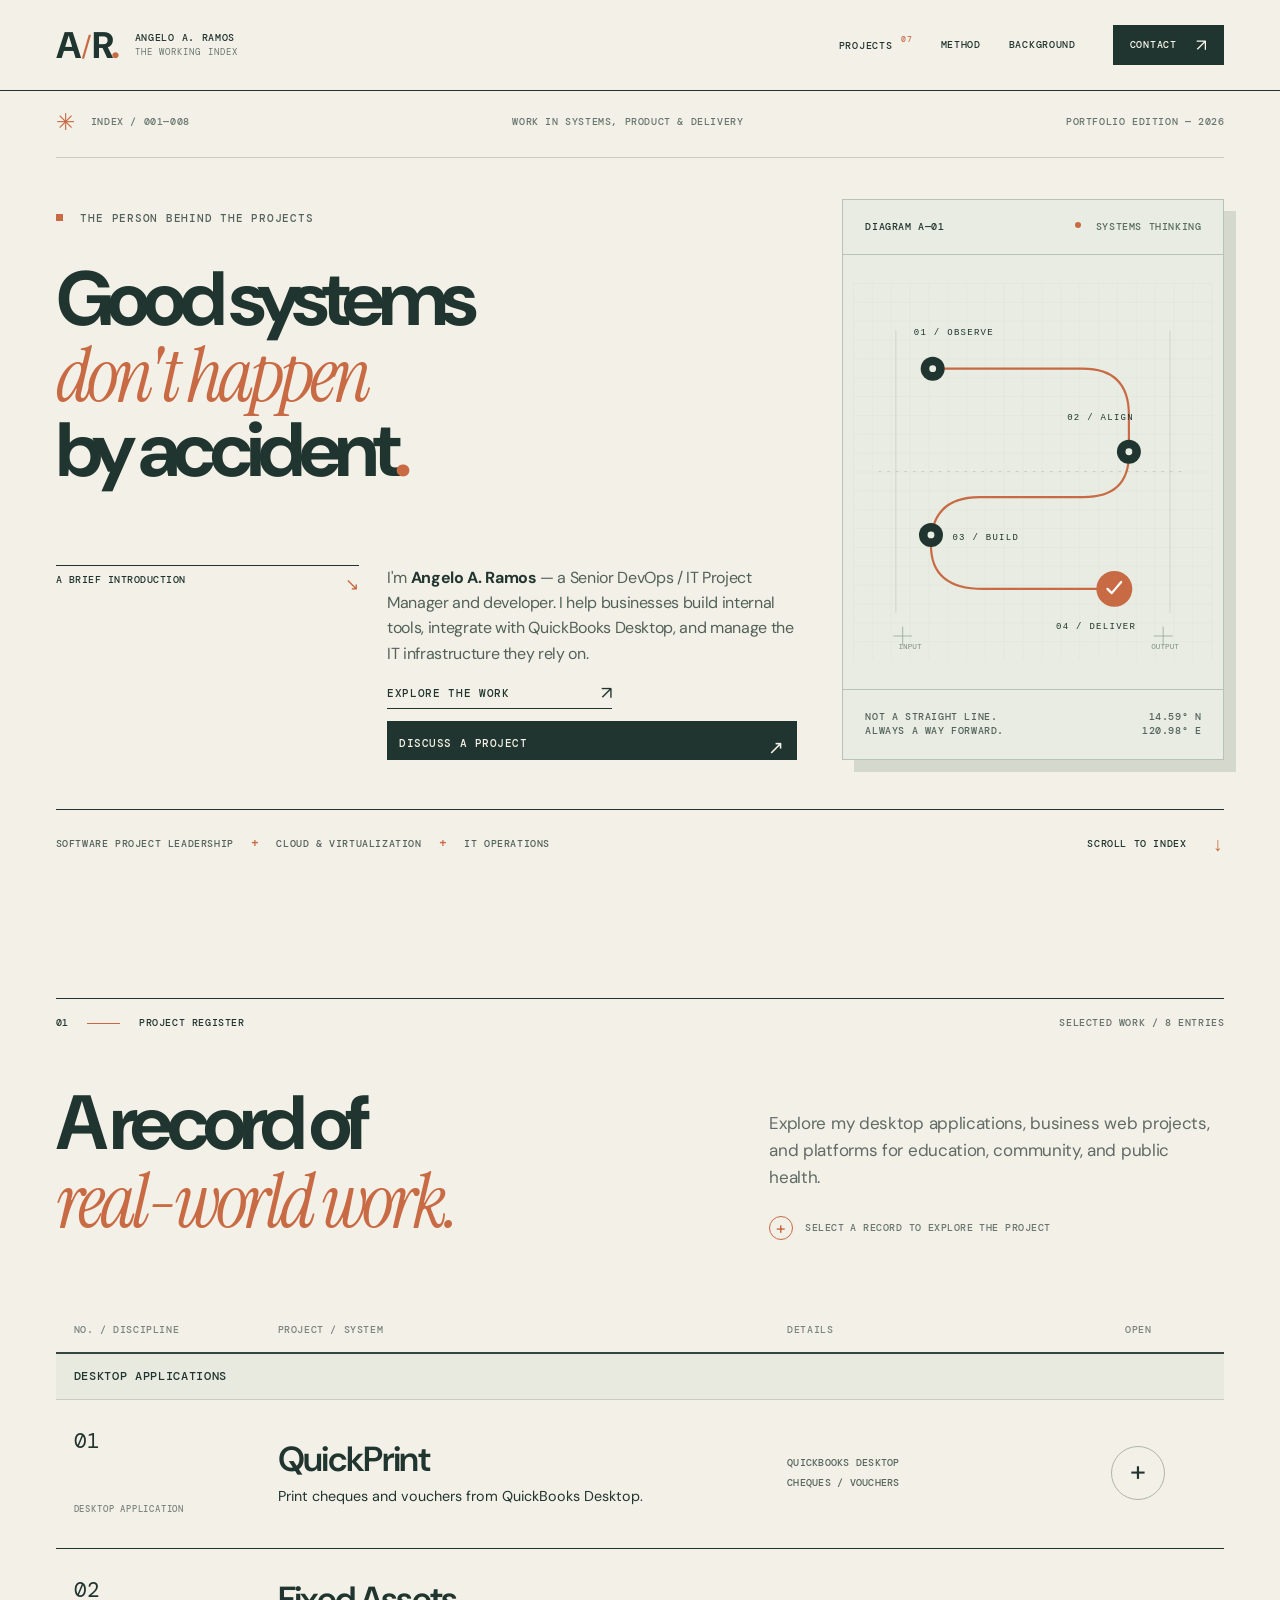
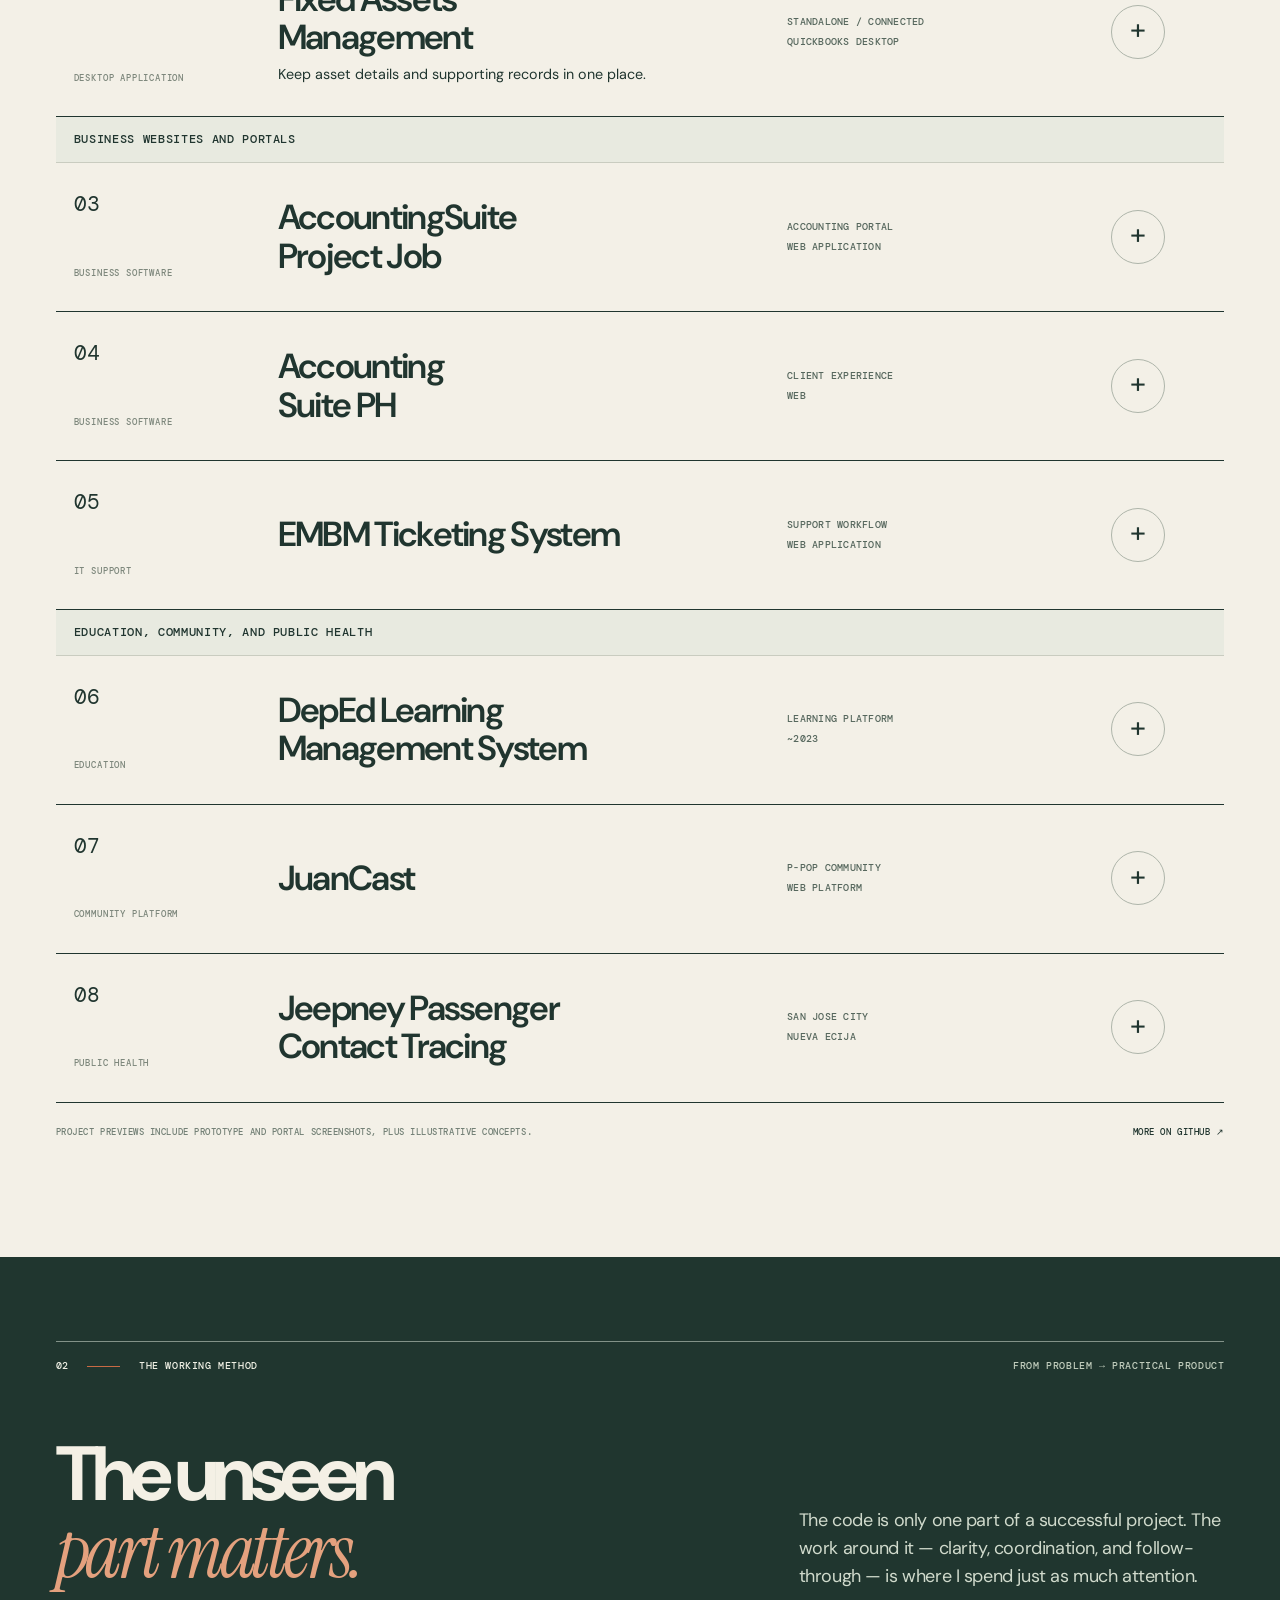
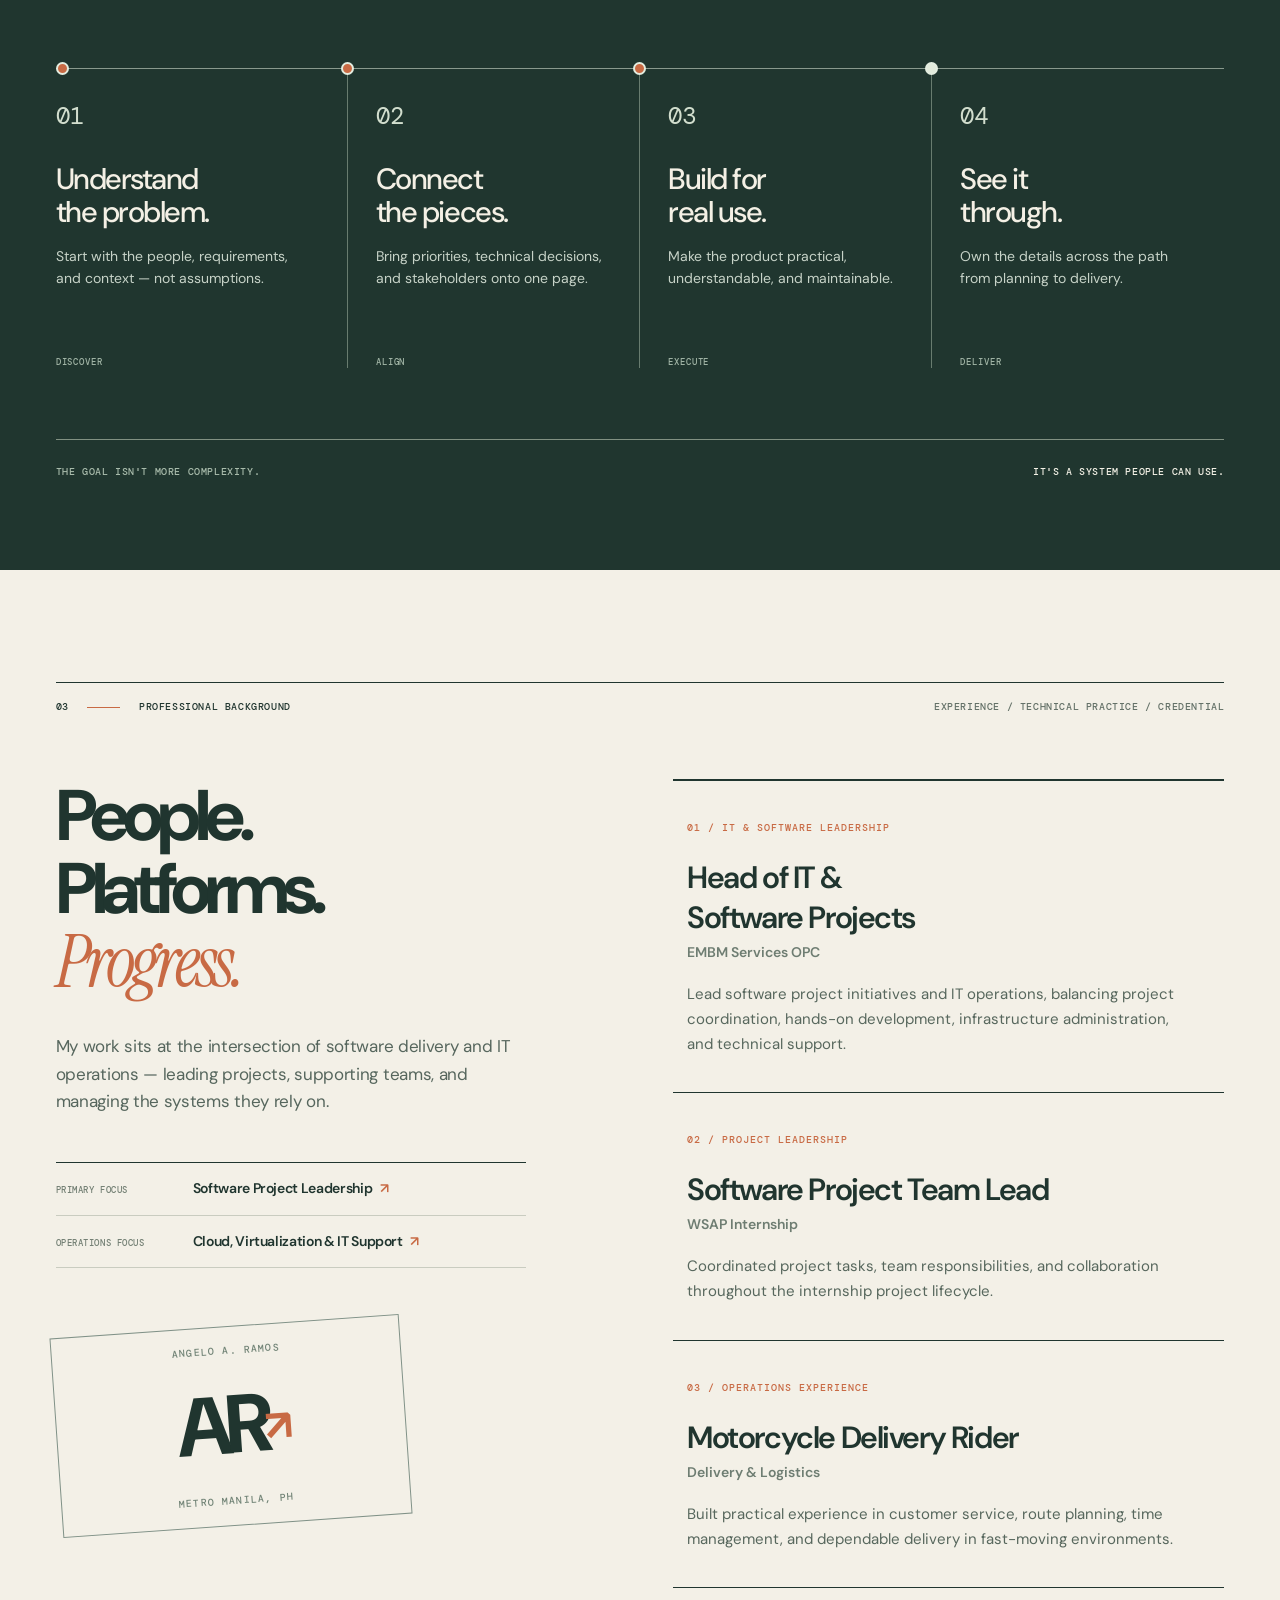
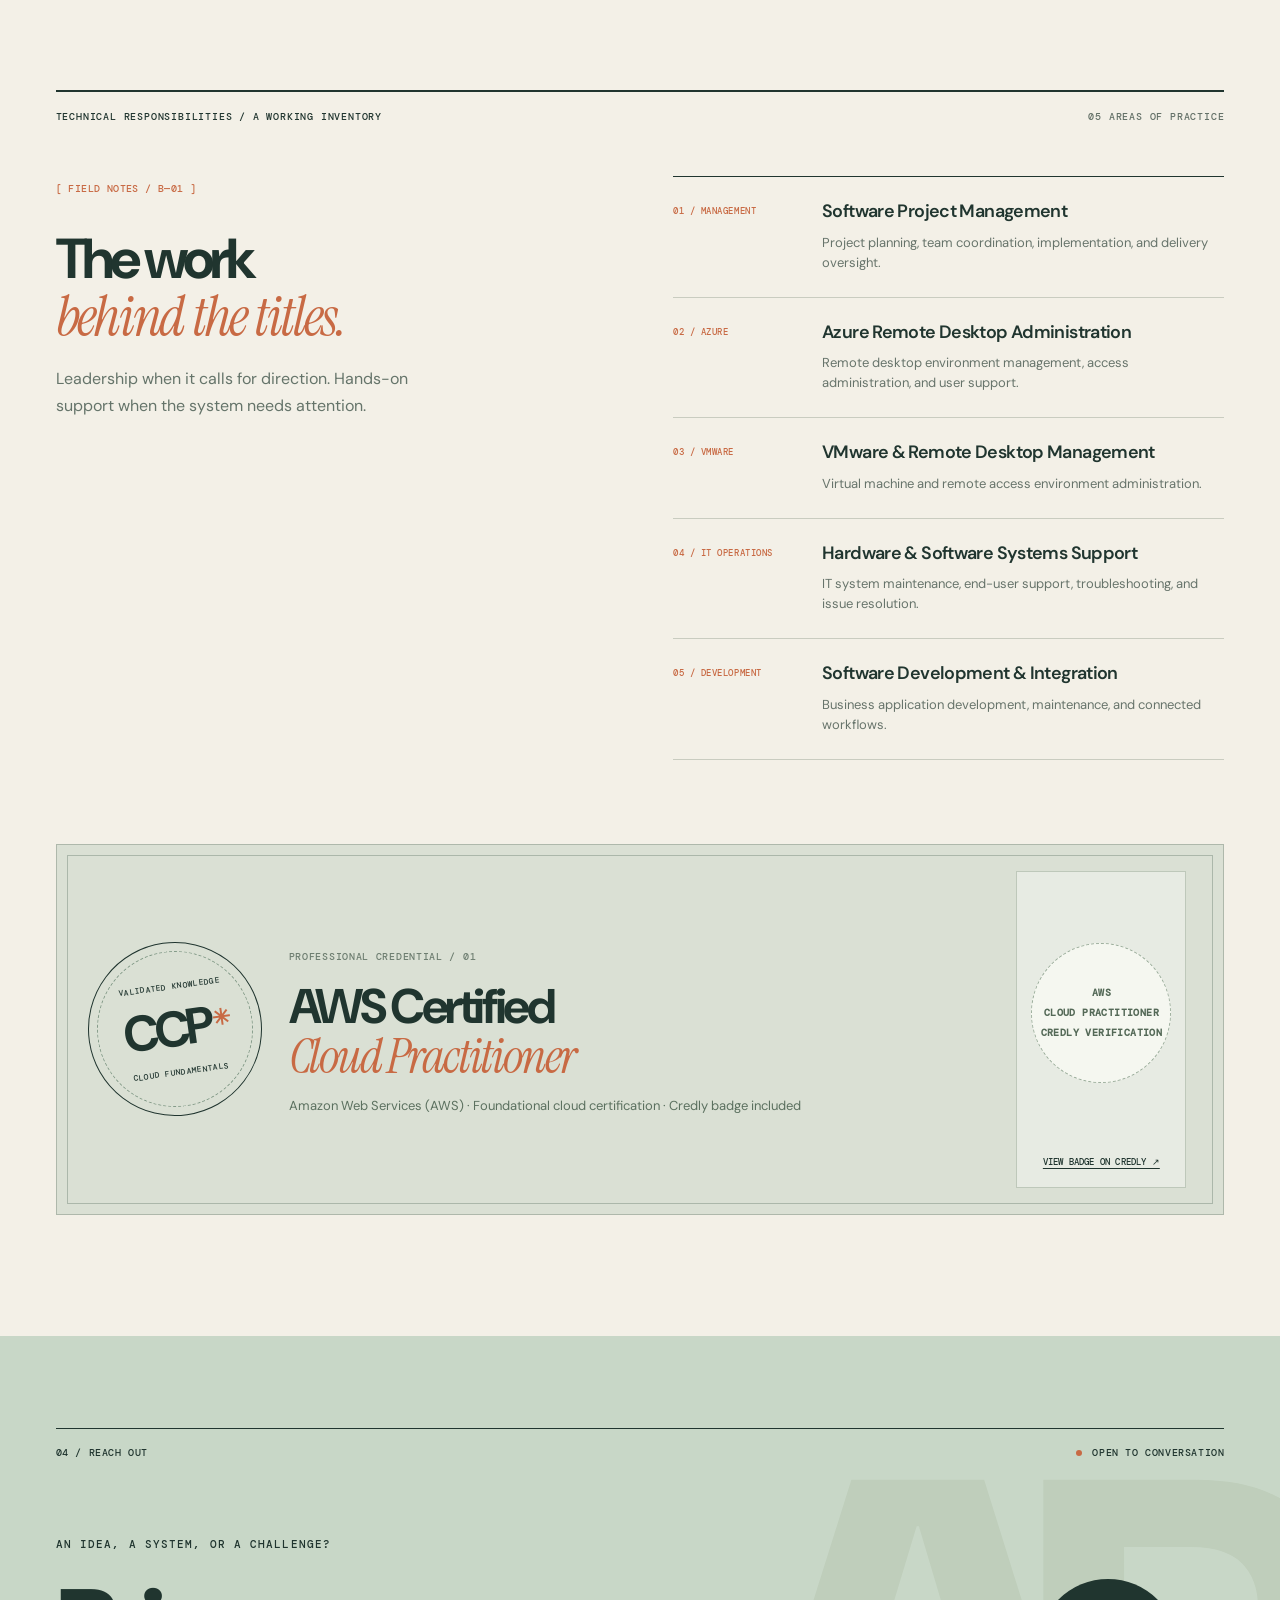
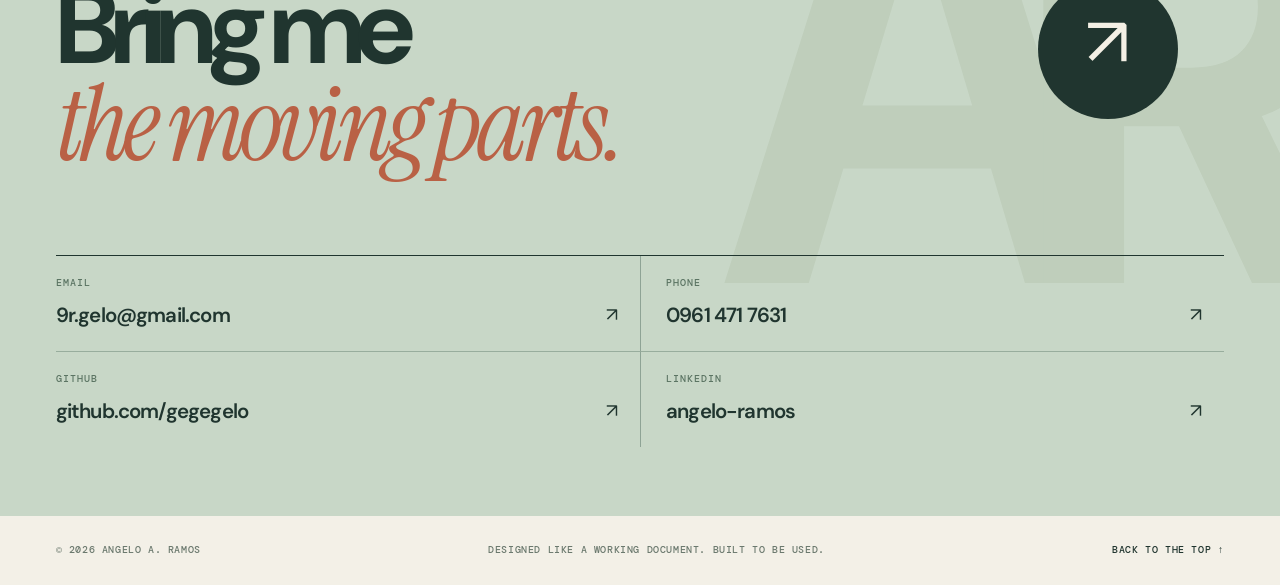
==== commit c940443e: "Add EMBM Ticketing and original LMS homepage screenshot" ====
--- a/index.html
+++ b/index.html
@@ -38,7 +38,7 @@
 
     <main id="content">
       <section class="hero" aria-labelledby="hero-heading">
-        <div class="hero-top meta-row"><span><span class="serial-star">✳</span> INDEX / 001—007</span><span>WORK IN SYSTEMS, PRODUCT & DELIVERY</span><span class="hero-edition">PORTFOLIO EDITION — 2026</span></div>
+        <div class="hero-top meta-row"><span><span class="serial-star">✳</span> INDEX / 001—008</span><span>WORK IN SYSTEMS, PRODUCT & DELIVERY</span><span class="hero-edition">PORTFOLIO EDITION — 2026</span></div>
         <div class="hero-columns">
           <div class="hero-copy">
             <p class="hero-kicker"><span class="kicker-square"></span> THE PERSON BEHIND THE PROJECTS</p>
@@ -84,8 +84,8 @@
       </section>
 
       <section id="projects" class="section projects-section" aria-labelledby="projects-heading">
-        <div class="section-eyebrow"><span>01 <i></i> PROJECT REGISTER</span><span class="section-right-meta">SELECTED WORK / 7 ENTRIES</span></div>
-        <div class="section-heading"><h2 id="projects-heading">A record of<br><em>real-world work.</em></h2><div class="section-intro"><p>Explore my desktop applications, accounting web projects, and platforms for education, community, and public health.</p><div class="accordion-hint"><span class="hint-symbol">+</span> SELECT A RECORD TO EXPLORE THE PROJECT</div></div></div>
+        <div class="section-eyebrow"><span>01 <i></i> PROJECT REGISTER</span><span class="section-right-meta">SELECTED WORK / 8 ENTRIES</span></div>
+        <div class="section-heading"><h2 id="projects-heading">A record of<br><em>real-world work.</em></h2><div class="section-intro"><p>Explore my desktop applications, business web projects, and platforms for education, community, and public health.</p><div class="accordion-hint"><span class="hint-symbol">+</span> SELECT A RECORD TO EXPLORE THE PROJECT</div></div></div>
         <div class="archive-head"><span>NO. / DISCIPLINE</span><span>PROJECT / SYSTEM</span><span>DETAILS</span><span>OPEN</span></div>
         <div class="archive" id="project-archive">
           <h3 class="archive-group">Desktop applications</h3>
@@ -122,7 +122,7 @@
           <img src="assets/previews/fixed-assets-detail.png" alt="" loading="lazy" width="1500" height="880"><span>02 / ASSET LIFECYCLE</span></button></div>
     </figure><div class="case-writeup"><p>Teams can maintain their asset register independently or connect it to QuickBooks Desktop.</p><div class="case-info"><div><span>MY ROLE</span><strong>Project Manager / Developer</strong></div></div><span class="case-private">PRIVATE PROJECT</span></div></div>
           </details>
-          <h3 class="archive-group">Accounting websites and portals</h3>
+          <h3 class="archive-group">Business websites and portals</h3>
           <details class="case-file" id="acs-project-job">
             <summary>
               <span class="case-index"><b>03</b><small>BUSINESS SOFTWARE</small></span>
@@ -156,44 +156,66 @@
       <figcaption class="preview-caption"><span>ILLUSTRATIVE UI / SAMPLE DATA</span><span>01 SNAPSHOT</span></figcaption>
     </figure><div class="case-writeup"><p>The public entry point for customers looking to access the Accounting Suite platform.</p><div class="case-info"><div><span>MY ROLE</span><strong>Project Manager / Developer</strong></div></div><a class="case-action" href="https://accountingsuiteph.embm-services.com/" target="_blank" rel="noopener noreferrer">VISIT THE WEBSITE <span aria-hidden="true">↗</span></a></div></div>
           </details>
+          <details class="case-file" id="embm-ticketing">
+            <summary>
+              <span class="case-index"><b>05</b><small>IT SUPPORT</small></span>
+              <span class="case-title">EMBM Ticketing System</span>
+              <span class="case-ref">SUPPORT WORKFLOW<br><small>WEB APPLICATION</small></span>
+              <span class="case-control" aria-hidden="true"><span>+</span></span>
+            </summary>
+            <div class="case-body">
+              <figure class="case-preview">
+                <button class="preview-launch" type="button" data-preview="embm-ticketing" aria-label="Enlarge the EMBM Ticketing System sign-in screenshot">
+                  <img src="assets/previews/embm-ticketing.png" alt="Public EMBM Ticketing System sign-in screen" loading="lazy" width="1500" height="880">
+                  <span class="preview-plate">PLATE 05 / SIGN-IN SCREEN</span>
+                  <span class="preview-open">VIEW SNAPSHOT <span aria-hidden="true">↗</span></span>
+                </button>
+                <figcaption class="preview-caption"><span>PUBLIC SIGN-IN SCREEN</span><span>01 SNAPSHOT</span></figcaption>
+              </figure>
+              <div class="case-writeup">
+                <p>A web-based ticketing system for requesters, support staff, and administrators. I designed the ticketing workflow and built the system's functionality.</p>
+                <a class="case-action" href="https://ticketing.embm-services.com/login" target="_blank" rel="noopener noreferrer">OPEN THE TICKETING PORTAL <span aria-hidden="true">↗</span></a>
+              </div>
+            </div>
+          </details>
           <h3 class="archive-group">Education, community, and public health</h3>
           <details class="case-file" id="deped-lms">
-            <summary><span class="case-index"><b>05</b><small>EDUCATION</small></span><span class="case-title">DepEd Learning<br>Management System</span><span class="case-ref">LEARNING PLATFORM<br><small>~2023</small></span><span class="case-control" aria-hidden="true"><span>+</span></span></summary>
+            <summary><span class="case-index"><b>06</b><small>EDUCATION</small></span><span class="case-title">DepEd Learning<br>Management System</span><span class="case-ref">LEARNING PLATFORM<br><small>~2023</small></span><span class="case-control" aria-hidden="true"><span>+</span></span></summary>
             <div class="case-body">
               <figure class="case-preview">
-                <button class="preview-launch" type="button" data-preview="deped-lms" aria-label="Enlarge snapshot of Landing page of the read-only DepEd LMS walkthrough">
-                  <img src="assets/previews/deped-lms-source.png" alt="Landing page of the read-only DepEd LMS walkthrough" loading="lazy" width="1500" height="880">
-                  <span class="preview-plate">PLATE 05 / READ-ONLY PROTOTYPE</span>
+                <button class="preview-launch" type="button" data-preview="deped-lms" aria-label="Enlarge the original DepEd LMS homepage screenshot">
+                  <img src="assets/previews/deped-lms-original.png" alt="Original DepEd LMS prototype homepage" loading="lazy" width="1500" height="880">
+                  <span class="preview-plate">PLATE 06 / ORIGINAL PROTOTYPE</span>
                   <span class="preview-open">VIEW SNAPSHOT <span aria-hidden="true">↗</span></span>
                 </button>
-                <figcaption class="preview-caption"><span>READ-ONLY PROTOTYPE</span><span>01 SNAPSHOT</span></figcaption>
+                <figcaption class="preview-caption"><span>ORIGINAL PROTOTYPE HOMEPAGE</span><span>01 SNAPSHOT</span></figcaption>
               </figure>
               <div class="case-writeup"><p>An early education portal for Filipino teachers. The read-only walkthrough includes the home page, DepEd information, news template, and account screens.</p><div class="case-info"><div><span>MY ROLE</span><strong>Project Manager / Developer</strong></div></div><a class="case-action case-explorer" href="lms-explorer/index.html" target="_blank" rel="noopener noreferrer">BROWSE THE LMS PROTOTYPE <span aria-hidden="true">↗</span></a></div></div>
           </details>
           <details class="case-file">
-            <summary><span class="case-index"><b>06</b><small>COMMUNITY PLATFORM</small></span><span class="case-title">JuanCast</span><span class="case-ref">P-POP COMMUNITY<br><small>WEB PLATFORM</small></span><span class="case-control" aria-hidden="true"><span>+</span></span></summary>
+            <summary><span class="case-index"><b>07</b><small>COMMUNITY PLATFORM</small></span><span class="case-title">JuanCast</span><span class="case-ref">P-POP COMMUNITY<br><small>WEB PLATFORM</small></span><span class="case-control" aria-hidden="true"><span>+</span></span></summary>
             <div class="case-body"><figure class="case-preview" aria-label="JuanCast interface previews">
       <button class="preview-launch" type="button" data-preview="juancast" data-slide="0" aria-label="Open JuanCast snapshot preview">
         <img src="assets/previews/juancast.png" alt="Illustrative voting platform interface study for JuanCast; not an actual screenshot" loading="lazy" width="1500" height="880">
-        <span class="preview-plate">PLATE 06 / INTERFACE STUDY</span>
+        <span class="preview-plate">PLATE 07 / INTERFACE STUDY</span>
         <span class="preview-open">VIEW PREVIEW <span aria-hidden="true">↗</span></span>
       </button>
       <figcaption class="preview-caption"><span>ILLUSTRATIVE UI / SAMPLE DATA</span><span>01 SNAPSHOT</span></figcaption>
     </figure><div class="case-writeup"><p>Fans can vote for their favorite P-pop acts and explore community, marketplace, and event features.</p><div class="case-info"><div><span>MY ROLE</span><strong>Project Manager / Developer</strong></div></div><a class="case-action" href="https://juancast.ph/" target="_blank" rel="noopener noreferrer">VISIT JUANCAST <span aria-hidden="true">↗</span></a></div></div>
           </details>
           <details class="case-file">
-            <summary><span class="case-index"><b>07</b><small>PUBLIC HEALTH</small></span><span class="case-title">Jeepney Passenger<br>Contact Tracing</span><span class="case-ref">SAN JOSE CITY<br><small>NUEVA ECIJA</small></span><span class="case-control" aria-hidden="true"><span>+</span></span></summary>
+            <summary><span class="case-index"><b>08</b><small>PUBLIC HEALTH</small></span><span class="case-title">Jeepney Passenger<br>Contact Tracing</span><span class="case-ref">SAN JOSE CITY<br><small>NUEVA ECIJA</small></span><span class="case-control" aria-hidden="true"><span>+</span></span></summary>
             <div class="case-body"><figure class="case-preview" aria-label="Jeepney Passenger Contact Tracing interface previews">
       <button class="preview-launch" type="button" data-preview="jeepney" data-slide="0" aria-label="Open Jeepney Passenger Contact Tracing snapshot preview">
         <img src="assets/previews/jeepney-tracing.png" alt="Illustrative trip register interface study for Jeepney Passenger Contact Tracing; not an actual screenshot" loading="lazy" width="1500" height="880">
-        <span class="preview-plate">PLATE 07 / INTERFACE STUDY</span>
+        <span class="preview-plate">PLATE 08 / INTERFACE STUDY</span>
         <span class="preview-open">VIEW PREVIEW <span aria-hidden="true">↗</span></span>
       </button>
       <figcaption class="preview-caption"><span>ILLUSTRATIVE UI / SAMPLE DATA</span><span>01 SNAPSHOT</span></figcaption>
     </figure><div class="case-writeup"><p>Links passenger logs to individual jeepney trips so records can support COVID-19 contact tracing in San Jose City, Nueva Ecija.</p><div class="case-info"><div><span>MY ROLE</span><strong>Project Manager / Developer</strong></div></div><span class="case-private">PRIVATE PROJECT</span></div></div>
           </details>
         </div>
-        <div class="archive-foot"><span>PROJECT PREVIEWS INCLUDE DEMO SCREENS, A PORTAL SCREENSHOT, AND ILLUSTRATIVE CONCEPTS.</span><a href="https://github.com/gegegelo" target="_blank" rel="noopener noreferrer">MORE ON GITHUB <span aria-hidden="true">↗</span></a></div>
+        <div class="archive-foot"><span>PROJECT PREVIEWS INCLUDE PROTOTYPE AND PORTAL SCREENSHOTS, PLUS ILLUSTRATIVE CONCEPTS.</span><a href="https://github.com/gegegelo" target="_blank" rel="noopener noreferrer">MORE ON GITHUB <span aria-hidden="true">↗</span></a></div>
       </section>
 
       <section class="section method-section" id="method" aria-labelledby="method-heading">
